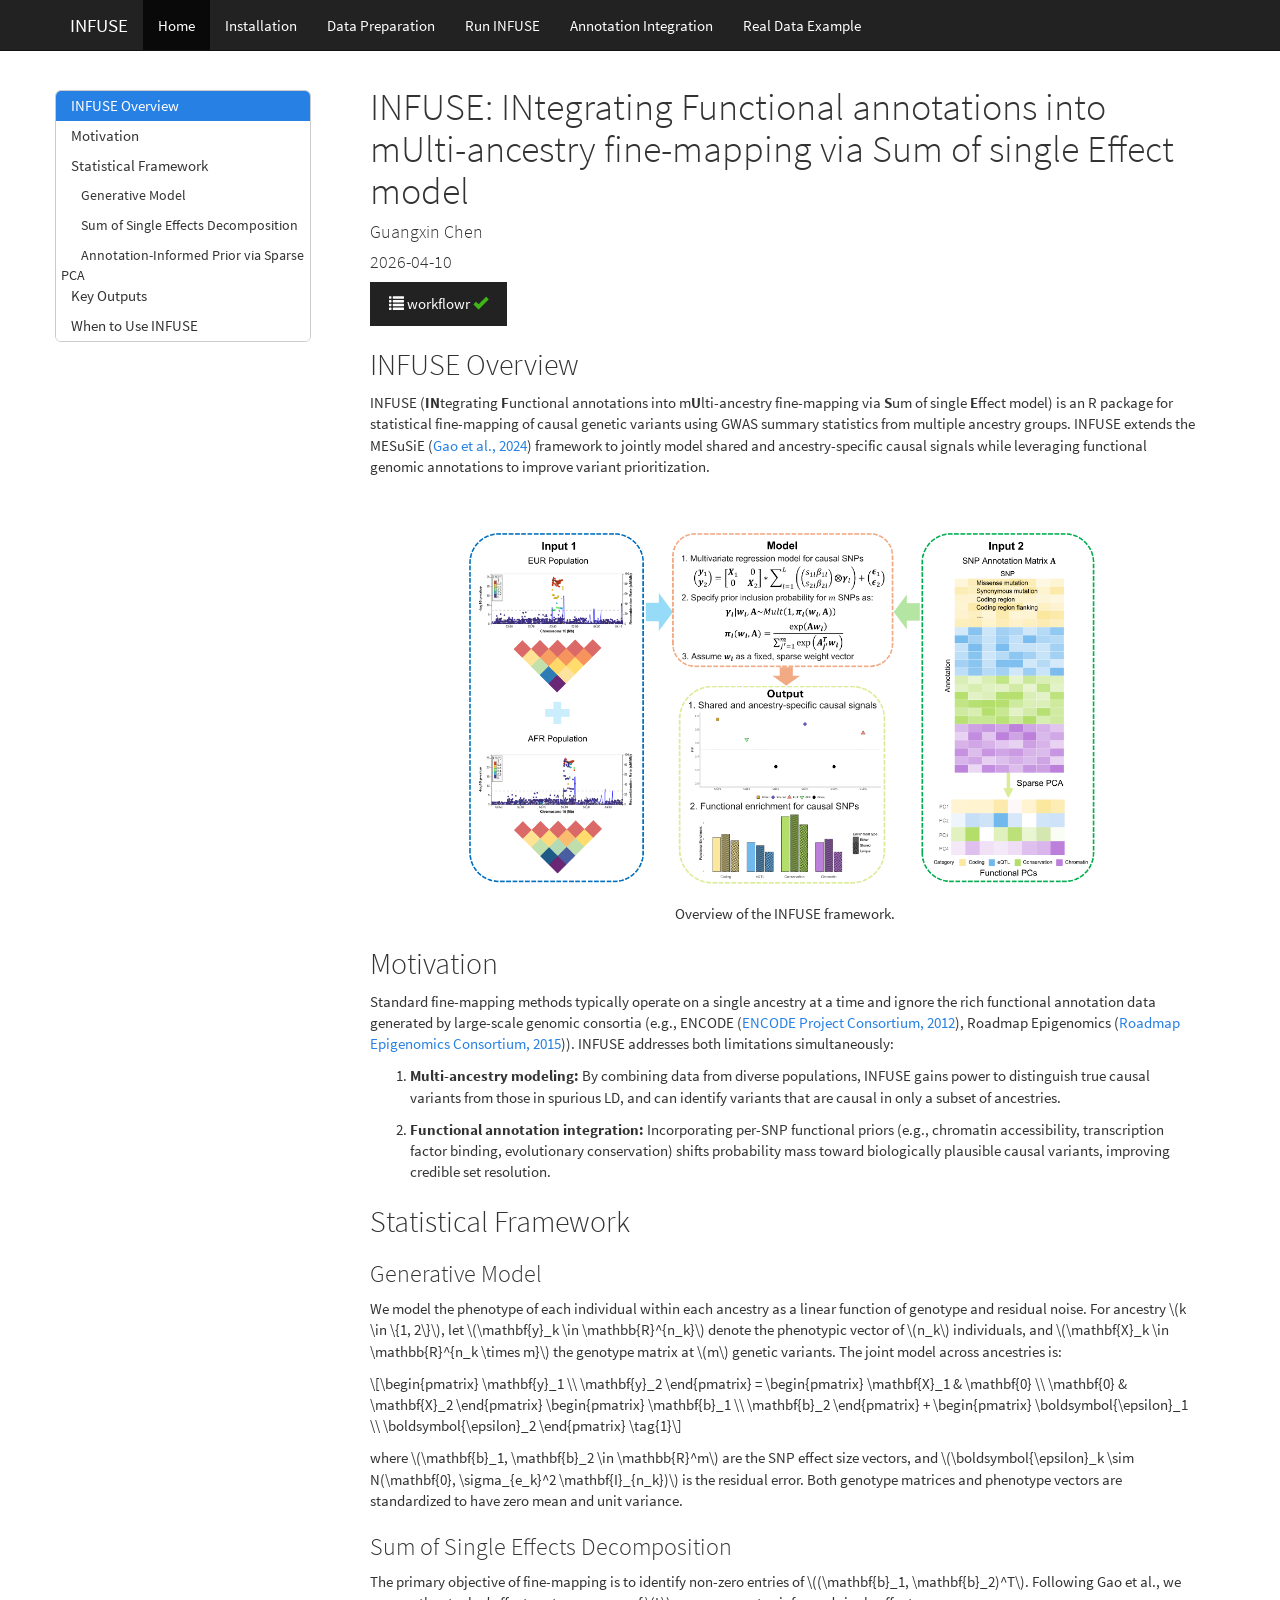
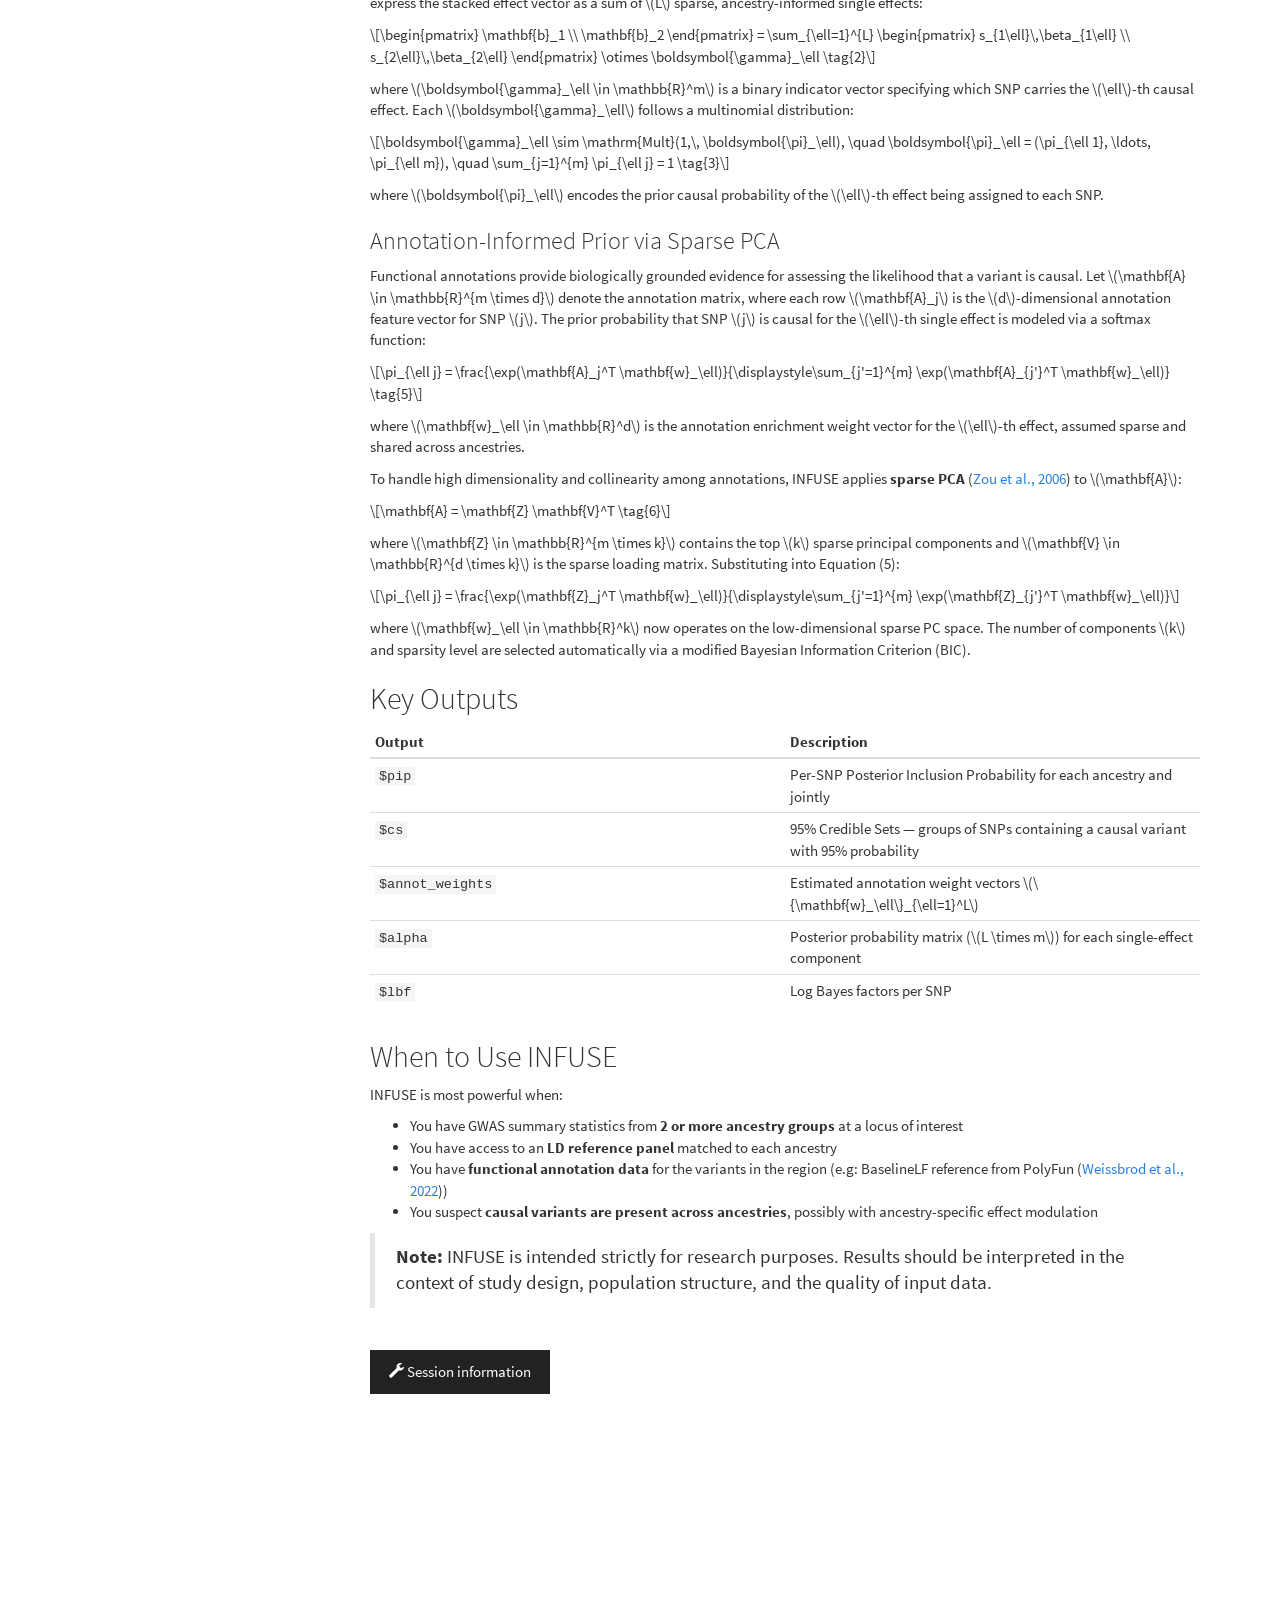
==== docs/index.html @ 23356cb2 "Add INFUSE website (workflowr project) on gh-pages branch" ====
<!DOCTYPE html>

<html>

<head>

<meta charset="utf-8" />
<meta name="generator" content="pandoc" />
<meta http-equiv="X-UA-Compatible" content="IE=EDGE" />


<meta name="author" content="Guangxin Chen" />

<meta name="date" content="2026-04-10" />

<title>INFUSE: INtegrating Functional annotations into mUlti-ancestry fine-mapping via Sum of single Effect model</title>

<script src="site_libs/header-attrs-2.28/header-attrs.js"></script>
<script src="site_libs/jquery-3.6.0/jquery-3.6.0.min.js"></script>
<meta name="viewport" content="width=device-width, initial-scale=1" />
<link href="site_libs/bootstrap-3.3.5/css/cosmo.min.css" rel="stylesheet" />
<script src="site_libs/bootstrap-3.3.5/js/bootstrap.min.js"></script>
<script src="site_libs/bootstrap-3.3.5/shim/html5shiv.min.js"></script>
<script src="site_libs/bootstrap-3.3.5/shim/respond.min.js"></script>
<style>h1 {font-size: 34px;}
       h1.title {font-size: 38px;}
       h2 {font-size: 30px;}
       h3 {font-size: 24px;}
       h4 {font-size: 18px;}
       h5 {font-size: 16px;}
       h6 {font-size: 12px;}
       code {color: inherit; background-color: rgba(0, 0, 0, 0.04);}
       pre:not([class]) { background-color: white }</style>
<script src="site_libs/jqueryui-1.13.2/jquery-ui.min.js"></script>
<link href="site_libs/tocify-1.9.1/jquery.tocify.css" rel="stylesheet" />
<script src="site_libs/tocify-1.9.1/jquery.tocify.js"></script>
<script src="site_libs/navigation-1.1/tabsets.js"></script>
<link href="site_libs/highlightjs-9.12.0/textmate.css" rel="stylesheet" />
<script src="site_libs/highlightjs-9.12.0/highlight.js"></script>

<link rel="icon" href="https://github.com/workflowr/workflowr-assets/raw/main/img/reproducible.png">
<!-- Add a small amount of space between sections. -->
<style type="text/css">
div.section {
  padding-top: 12px;
}
</style>



<style type="text/css">
  code{white-space: pre-wrap;}
  span.smallcaps{font-variant: small-caps;}
  span.underline{text-decoration: underline;}
  div.column{display: inline-block; vertical-align: top; width: 50%;}
  div.hanging-indent{margin-left: 1.5em; text-indent: -1.5em;}
  ul.task-list{list-style: none;}
    </style>

<style type="text/css">code{white-space: pre;}</style>
<script type="text/javascript">
if (window.hljs) {
  hljs.configure({languages: []});
  hljs.initHighlightingOnLoad();
  if (document.readyState && document.readyState === "complete") {
    window.setTimeout(function() { hljs.initHighlighting(); }, 0);
  }
}
</script>






<link rel="stylesheet" href="custom.css" type="text/css" />



<style type = "text/css">
.main-container {
  max-width: 940px;
  margin-left: auto;
  margin-right: auto;
}
img {
  max-width:100%;
}
.tabbed-pane {
  padding-top: 12px;
}
.html-widget {
  margin-bottom: 20px;
}
button.code-folding-btn:focus {
  outline: none;
}
summary {
  display: list-item;
}
details > summary > p:only-child {
  display: inline;
}
pre code {
  padding: 0;
}
</style>


<style type="text/css">
.dropdown-submenu {
  position: relative;
}
.dropdown-submenu>.dropdown-menu {
  top: 0;
  left: 100%;
  margin-top: -6px;
  margin-left: -1px;
  border-radius: 0 6px 6px 6px;
}
.dropdown-submenu:hover>.dropdown-menu {
  display: block;
}
.dropdown-submenu>a:after {
  display: block;
  content: " ";
  float: right;
  width: 0;
  height: 0;
  border-color: transparent;
  border-style: solid;
  border-width: 5px 0 5px 5px;
  border-left-color: #cccccc;
  margin-top: 5px;
  margin-right: -10px;
}
.dropdown-submenu:hover>a:after {
  border-left-color: #adb5bd;
}
.dropdown-submenu.pull-left {
  float: none;
}
.dropdown-submenu.pull-left>.dropdown-menu {
  left: -100%;
  margin-left: 10px;
  border-radius: 6px 0 6px 6px;
}
</style>

<script type="text/javascript">
// manage active state of menu based on current page
$(document).ready(function () {
  // active menu anchor
  href = window.location.pathname
  href = href.substr(href.lastIndexOf('/') + 1)
  if (href === "")
    href = "index.html";
  var menuAnchor = $('a[href="' + href + '"]');

  // mark the anchor link active (and if it's in a dropdown, also mark that active)
  var dropdown = menuAnchor.closest('li.dropdown');
  if (window.bootstrap) { // Bootstrap 4+
    menuAnchor.addClass('active');
    dropdown.find('> .dropdown-toggle').addClass('active');
  } else { // Bootstrap 3
    menuAnchor.parent().addClass('active');
    dropdown.addClass('active');
  }

  // Navbar adjustments
  var navHeight = $(".navbar").first().height() + 15;
  var style = document.createElement('style');
  var pt = "padding-top: " + navHeight + "px; ";
  var mt = "margin-top: -" + navHeight + "px; ";
  var css = "";
  // offset scroll position for anchor links (for fixed navbar)
  for (var i = 1; i <= 6; i++) {
    css += ".section h" + i + "{ " + pt + mt + "}\n";
  }
  style.innerHTML = "body {" + pt + "padding-bottom: 40px; }\n" + css;
  document.head.appendChild(style);
});
</script>

<!-- tabsets -->

<style type="text/css">
.tabset-dropdown > .nav-tabs {
  display: inline-table;
  max-height: 500px;
  min-height: 44px;
  overflow-y: auto;
  border: 1px solid #ddd;
  border-radius: 4px;
}

.tabset-dropdown > .nav-tabs > li.active:before, .tabset-dropdown > .nav-tabs.nav-tabs-open:before {
  content: "\e259";
  font-family: 'Glyphicons Halflings';
  display: inline-block;
  padding: 10px;
  border-right: 1px solid #ddd;
}

.tabset-dropdown > .nav-tabs.nav-tabs-open > li.active:before {
  content: "\e258";
  font-family: 'Glyphicons Halflings';
  border: none;
}

.tabset-dropdown > .nav-tabs > li.active {
  display: block;
}

.tabset-dropdown > .nav-tabs > li > a,
.tabset-dropdown > .nav-tabs > li > a:focus,
.tabset-dropdown > .nav-tabs > li > a:hover {
  border: none;
  display: inline-block;
  border-radius: 4px;
  background-color: transparent;
}

.tabset-dropdown > .nav-tabs.nav-tabs-open > li {
  display: block;
  float: none;
}

.tabset-dropdown > .nav-tabs > li {
  display: none;
}
</style>

<!-- code folding -->



<style type="text/css">

#TOC {
  margin: 25px 0px 20px 0px;
}
@media (max-width: 768px) {
#TOC {
  position: relative;
  width: 100%;
}
}

@media print {
.toc-content {
  /* see https://github.com/w3c/csswg-drafts/issues/4434 */
  float: right;
}
}

.toc-content {
  padding-left: 30px;
  padding-right: 40px;
}

div.main-container {
  max-width: 1200px;
}

div.tocify {
  width: 20%;
  max-width: 260px;
  max-height: 85%;
}

@media (min-width: 768px) and (max-width: 991px) {
  div.tocify {
    width: 25%;
  }
}

@media (max-width: 767px) {
  div.tocify {
    width: 100%;
    max-width: none;
  }
}

.tocify ul, .tocify li {
  line-height: 20px;
}

.tocify-subheader .tocify-item {
  font-size: 0.90em;
}

.tocify .list-group-item {
  border-radius: 0px;
}


</style>



</head>

<body>


<div class="container-fluid main-container">


<!-- setup 3col/9col grid for toc_float and main content  -->
<div class="row">
<div class="col-xs-12 col-sm-4 col-md-3">
<div id="TOC" class="tocify">
</div>
</div>

<div class="toc-content col-xs-12 col-sm-8 col-md-9">




<div class="navbar navbar-default  navbar-fixed-top" role="navigation">
  <div class="container">
    <div class="navbar-header">
      <button type="button" class="navbar-toggle collapsed" data-toggle="collapse" data-bs-toggle="collapse" data-target="#navbar" data-bs-target="#navbar">
        <span class="icon-bar"></span>
        <span class="icon-bar"></span>
        <span class="icon-bar"></span>
      </button>
      <a class="navbar-brand" href="index.html">INFUSE</a>
    </div>
    <div id="navbar" class="navbar-collapse collapse">
      <ul class="nav navbar-nav">
        <li>
  <a href="index.html">Home</a>
</li>
<li>
  <a href="installation.html">Installation</a>
</li>
<li>
  <a href="Data_prepare.html">Data Preparation</a>
</li>
<li>
  <a href="Run_INFUSE.html">Run INFUSE</a>
</li>
<li>
  <a href="annotation_integration.html">Annotation Integration</a>
</li>
<li>
  <a href="real_data_example.html">Real Data Example</a>
</li>
      </ul>
      <ul class="nav navbar-nav navbar-right">
        
      </ul>
    </div><!--/.nav-collapse -->
  </div><!--/.container -->
</div><!--/.navbar -->

<div id="header">



<h1 class="title toc-ignore">INFUSE: INtegrating Functional annotations
into mUlti-ancestry fine-mapping via Sum of single Effect model</h1>
<h4 class="author">Guangxin Chen</h4>
<h4 class="date">2026-04-10</h4>

</div>


<p>
<button type="button" class="btn btn-default btn-workflowr btn-workflowr-report" data-toggle="collapse" data-target="#workflowr-report">
<span class="glyphicon glyphicon-list" aria-hidden="true"></span>
workflowr <span class="glyphicon glyphicon-ok text-success"
aria-hidden="true"></span>
</button>
</p>
<div id="workflowr-report" class="collapse">
<ul class="nav nav-tabs">
<li class="active">
<a data-toggle="tab" href="#summary">Summary</a>
</li>
<li>
<a data-toggle="tab" href="#checks"> Checks <span
class="glyphicon glyphicon-ok text-success" aria-hidden="true"></span>
</a>
</li>
<li>
<a data-toggle="tab" href="#versions">Past versions</a>
</li>
</ul>
<div class="tab-content">
<div id="summary" class="tab-pane fade in active">
<p>
<strong>Last updated:</strong> 2026-05-20
</p>
<p>
<strong>Checks:</strong> <span
class="glyphicon glyphicon-ok text-success" aria-hidden="true"></span> 7
<span class="glyphicon glyphicon-exclamation-sign text-danger"
aria-hidden="true"></span> 0
</p>
<p>
<strong>Knit directory:</strong> <code>INFUSE_website/</code> <span
class="glyphicon glyphicon-question-sign" aria-hidden="true"
title="This is the local directory in which the code in this file was executed.">
</span>
</p>
<p>
This reproducible <a href="https://rmarkdown.rstudio.com">R Markdown</a>
analysis was created with <a
  href="https://github.com/workflowr/workflowr">workflowr</a> (version
1.7.2). The <em>Checks</em> tab describes the reproducibility checks
that were applied when the results were created. The <em>Past
versions</em> tab lists the development history.
</p>
<hr>
</div>
<div id="checks" class="tab-pane fade">
<div id="workflowr-checks" class="panel-group">
<div class="panel panel-default">
<div class="panel-heading">
<p class="panel-title">
<a data-toggle="collapse" data-parent="#workflowr-checks" href="#strongRMarkdownfilestronguptodate">
<span class="glyphicon glyphicon-ok text-success"
aria-hidden="true"></span> <strong>R Markdown file:</strong> up-to-date
</a>
</p>
</div>
<div id="strongRMarkdownfilestronguptodate"
class="panel-collapse collapse">
<div class="panel-body">
<p>Great! Since the R Markdown file has been committed to the Git
repository, you know the exact version of the code that produced these
results.</p>
</div>
</div>
</div>
<div class="panel panel-default">
<div class="panel-heading">
<p class="panel-title">
<a data-toggle="collapse" data-parent="#workflowr-checks" href="#strongEnvironmentstrongempty">
<span class="glyphicon glyphicon-ok text-success"
aria-hidden="true"></span> <strong>Environment:</strong> empty </a>
</p>
</div>
<div id="strongEnvironmentstrongempty" class="panel-collapse collapse">
<div class="panel-body">
<p>Great job! The global environment was empty. Objects defined in the
global environment can affect the analysis in your R Markdown file in
unknown ways. For reproduciblity it’s best to always run the code in an
empty environment.</p>
</div>
</div>
</div>
<div class="panel panel-default">
<div class="panel-heading">
<p class="panel-title">
<a data-toggle="collapse" data-parent="#workflowr-checks" href="#strongSeedstrongcodesetseed20260410code">
<span class="glyphicon glyphicon-ok text-success"
aria-hidden="true"></span> <strong>Seed:</strong>
<code>set.seed(20260410)</code> </a>
</p>
</div>
<div id="strongSeedstrongcodesetseed20260410code"
class="panel-collapse collapse">
<div class="panel-body">
<p>The command <code>set.seed(20260410)</code> was run prior to running
the code in the R Markdown file. Setting a seed ensures that any results
that rely on randomness, e.g. subsampling or permutations, are
reproducible.</p>
</div>
</div>
</div>
<div class="panel panel-default">
<div class="panel-heading">
<p class="panel-title">
<a data-toggle="collapse" data-parent="#workflowr-checks" href="#strongSessioninformationstrongrecorded">
<span class="glyphicon glyphicon-ok text-success"
aria-hidden="true"></span> <strong>Session information:</strong>
recorded </a>
</p>
</div>
<div id="strongSessioninformationstrongrecorded"
class="panel-collapse collapse">
<div class="panel-body">
<p>Great job! Recording the operating system, R version, and package
versions is critical for reproducibility.</p>
</div>
</div>
</div>
<div class="panel panel-default">
<div class="panel-heading">
<p class="panel-title">
<a data-toggle="collapse" data-parent="#workflowr-checks" href="#strongCachestrongnone">
<span class="glyphicon glyphicon-ok text-success"
aria-hidden="true"></span> <strong>Cache:</strong> none </a>
</p>
</div>
<div id="strongCachestrongnone" class="panel-collapse collapse">
<div class="panel-body">
<p>Nice! There were no cached chunks for this analysis, so you can be
confident that you successfully produced the results during this
run.</p>
</div>
</div>
</div>
<div class="panel panel-default">
<div class="panel-heading">
<p class="panel-title">
<a data-toggle="collapse" data-parent="#workflowr-checks" href="#strongFilepathsstrongrelative">
<span class="glyphicon glyphicon-ok text-success"
aria-hidden="true"></span> <strong>File paths:</strong> relative </a>
</p>
</div>
<div id="strongFilepathsstrongrelative" class="panel-collapse collapse">
<div class="panel-body">
<p>Great job! Using relative paths to the files within your workflowr
project makes it easier to run your code on other machines.</p>
</div>
</div>
</div>
<div class="panel panel-default">
<div class="panel-heading">
<p class="panel-title">
<a data-toggle="collapse" data-parent="#workflowr-checks" href="#strongRepositoryversionstrongf46ac6d">
<span class="glyphicon glyphicon-ok text-success"
aria-hidden="true"></span> <strong>Repository version:</strong> f46ac6d
</a>
</p>
</div>
<div id="strongRepositoryversionstrongf46ac6d"
class="panel-collapse collapse">
<div class="panel-body">
<p>
Great! You are using Git for version control. Tracking code development
and connecting the code version to the results is critical for
reproducibility.
</p>
<p>
The results in this page were generated with repository version f46ac6d.
See the <em>Past versions</em> tab to see a history of the changes made
to the R Markdown and HTML files.
</p>
<p>
Note that you need to be careful to ensure that all relevant files for
the analysis have been committed to Git prior to generating the results
(you can use <code>wflow_publish</code> or
<code>wflow_git_commit</code>). workflowr only checks the R Markdown
file, but you know if there are other scripts or data files that it
depends on. Below is the status of the Git repository when the results
were generated:
</p>
<pre><code>
Ignored files:
    Ignored:    .claude/
    Ignored:    analysis/INFUSE.png

Untracked files:
    Untracked:  MAFPC_method_guangxin_revision_4.docx
    Untracked:  analysis/Data_prepare.Rmd
    Untracked:  analysis/Run_INFUSE.Rmd
    Untracked:  analysis/annotation_integration.Rmd
    Untracked:  analysis/custom.css
    Untracked:  analysis/installation.Rmd
    Untracked:  analysis/real_data_example.Rmd
    Untracked:  build_site.R
    Untracked:  code/data_prep_utils.R
    Untracked:  code/plot_utils.R

Unstaged changes:
    Modified:   analysis/_site.yml

</code></pre>
<p>
Note that any generated files, e.g. HTML, png, CSS, etc., are not
included in this status report because it is ok for generated content to
have uncommitted changes.
</p>
</div>
</div>
</div>
</div>
<hr>
</div>
<div id="versions" class="tab-pane fade">
<p>
These are the previous versions of the repository in which changes were
made to the R Markdown (<code>analysis/index.Rmd</code>) and HTML
(<code>docs/index.html</code>) files. If you’ve configured a remote Git
repository (see <code>?wflow_git_remote</code>), click on the hyperlinks
in the table below to view the files as they were in that past version.
</p>
<div class="table-responsive">
<table class="table table-condensed table-hover">
<thead>
<tr>
<th>
File
</th>
<th>
Version
</th>
<th>
Author
</th>
<th>
Date
</th>
<th>
Message
</th>
</tr>
</thead>
<tbody>
<tr>
<td>
Rmd
</td>
<td>
f46ac6d
</td>
<td>
Guangxin Chen
</td>
<td>
2026-05-20
</td>
<td>
Start workflowr project.
</td>
</tr>
<tr>
<td>
Rmd
</td>
<td>
b5e8dfa
</td>
<td>
Guangxin Chen
</td>
<td>
2026-05-20
</td>
<td>
Start workflowr project.
</td>
</tr>
<tr>
<td>
Rmd
</td>
<td>
d10f881
</td>
<td>
Guangxin Chen
</td>
<td>
2026-04-10
</td>
<td>
Start workflowr project.
</td>
</tr>
</tbody>
</table>
</div>
<hr>
</div>
</div>
</div>
<div id="infuse-overview" class="section level2">
<h2>INFUSE Overview</h2>
<p>INFUSE (<strong>IN</strong>tegrating <strong>F</strong>unctional
annotations into m<strong>U</strong>lti-ancestry fine-mapping via
<strong>S</strong>um of single <strong>E</strong>ffect model) is an R
package for statistical fine-mapping of causal genetic variants using
GWAS summary statistics from multiple ancestry groups. INFUSE extends
the MESuSiE (<a href="https://doi.org/10.1038/s41588-023-01604-7">Gao et
al., 2024</a>) framework to jointly model shared and ancestry-specific
causal signals while leveraging functional genomic annotations to
improve variant prioritization.</p>
<div class="figure" style="text-align: center">
<img src="figure/index.Rmd/infuse-overview-1.png" alt="Overview of the INFUSE framework." width="100%" />
<p class="caption">
Overview of the INFUSE framework.
</p>
</div>
</div>
<div id="motivation" class="section level2">
<h2>Motivation</h2>
<p>Standard fine-mapping methods typically operate on a single ancestry
at a time and ignore the rich functional annotation data generated by
large-scale genomic consortia (e.g., ENCODE (<a
href="https://doi.org/10.1038/nature11247">ENCODE Project Consortium,
2012</a>), Roadmap Epigenomics (<a
href="https://doi.org/10.1038/nature14248">Roadmap Epigenomics
Consortium, 2015</a>)). INFUSE addresses both limitations
simultaneously:</p>
<ol style="list-style-type: decimal">
<li><p><strong>Multi-ancestry modeling:</strong> By combining data from
diverse populations, INFUSE gains power to distinguish true causal
variants from those in spurious LD, and can identify variants that are
causal in only a subset of ancestries.</p></li>
<li><p><strong>Functional annotation integration:</strong> Incorporating
per-SNP functional priors (e.g., chromatin accessibility, transcription
factor binding, evolutionary conservation) shifts probability mass
toward biologically plausible causal variants, improving credible set
resolution.</p></li>
</ol>
</div>
<div id="statistical-framework" class="section level2">
<h2>Statistical Framework</h2>
<div id="generative-model" class="section level3">
<h3>Generative Model</h3>
<p>We model the phenotype of each individual within each ancestry as a
linear function of genotype and residual noise. For ancestry <span
class="math inline">\(k \in \{1, 2\}\)</span>, let <span
class="math inline">\(\mathbf{y}_k \in \mathbb{R}^{n_k}\)</span> denote
the phenotypic vector of <span class="math inline">\(n_k\)</span>
individuals, and <span class="math inline">\(\mathbf{X}_k \in
\mathbb{R}^{n_k \times m}\)</span> the genotype matrix at <span
class="math inline">\(m\)</span> genetic variants. The joint model
across ancestries is:</p>
<p><span class="math display">\[\begin{pmatrix} \mathbf{y}_1 \\
\mathbf{y}_2 \end{pmatrix} = \begin{pmatrix} \mathbf{X}_1 &amp;
\mathbf{0} \\ \mathbf{0} &amp; \mathbf{X}_2 \end{pmatrix}
\begin{pmatrix} \mathbf{b}_1 \\ \mathbf{b}_2 \end{pmatrix} +
\begin{pmatrix} \boldsymbol{\epsilon}_1 \\ \boldsymbol{\epsilon}_2
\end{pmatrix} \tag{1}\]</span></p>
<p>where <span class="math inline">\(\mathbf{b}_1, \mathbf{b}_2 \in
\mathbb{R}^m\)</span> are the SNP effect size vectors, and <span
class="math inline">\(\boldsymbol{\epsilon}_k \sim N(\mathbf{0},
\sigma_{e_k}^2 \mathbf{I}_{n_k})\)</span> is the residual error. Both
genotype matrices and phenotype vectors are standardized to have zero
mean and unit variance.</p>
</div>
<div id="sum-of-single-effects-decomposition" class="section level3">
<h3>Sum of Single Effects Decomposition</h3>
<p>The primary objective of fine-mapping is to identify non-zero entries
of <span class="math inline">\((\mathbf{b}_1, \mathbf{b}_2)^T\)</span>.
Following Gao et al., we express the stacked effect vector as a sum of
<span class="math inline">\(L\)</span> sparse, ancestry-informed single
effects:</p>
<p><span class="math display">\[\begin{pmatrix} \mathbf{b}_1 \\
\mathbf{b}_2 \end{pmatrix} = \sum_{\ell=1}^{L} \begin{pmatrix}
s_{1\ell}\,\beta_{1\ell} \\ s_{2\ell}\,\beta_{2\ell} \end{pmatrix}
\otimes \boldsymbol{\gamma}_\ell \tag{2}\]</span></p>
<p>where <span class="math inline">\(\boldsymbol{\gamma}_\ell \in
\mathbb{R}^m\)</span> is a binary indicator vector specifying which SNP
carries the <span class="math inline">\(\ell\)</span>-th causal effect.
Each <span class="math inline">\(\boldsymbol{\gamma}_\ell\)</span>
follows a multinomial distribution:</p>
<p><span class="math display">\[\boldsymbol{\gamma}_\ell \sim
\mathrm{Mult}(1,\, \boldsymbol{\pi}_\ell), \quad \boldsymbol{\pi}_\ell =
(\pi_{\ell 1}, \ldots, \pi_{\ell m}), \quad \sum_{j=1}^{m} \pi_{\ell j}
= 1 \tag{3}\]</span></p>
<p>where <span class="math inline">\(\boldsymbol{\pi}_\ell\)</span>
encodes the prior causal probability of the <span
class="math inline">\(\ell\)</span>-th effect being assigned to each
SNP.</p>
</div>
<div id="annotation-informed-prior-via-sparse-pca"
class="section level3">
<h3>Annotation-Informed Prior via Sparse PCA</h3>
<p>Functional annotations provide biologically grounded evidence for
assessing the likelihood that a variant is causal. Let <span
class="math inline">\(\mathbf{A} \in \mathbb{R}^{m \times d}\)</span>
denote the annotation matrix, where each row <span
class="math inline">\(\mathbf{A}_j\)</span> is the <span
class="math inline">\(d\)</span>-dimensional annotation feature vector
for SNP <span class="math inline">\(j\)</span>. The prior probability
that SNP <span class="math inline">\(j\)</span> is causal for the <span
class="math inline">\(\ell\)</span>-th single effect is modeled via a
softmax function:</p>
<p><span class="math display">\[\pi_{\ell j} = \frac{\exp(\mathbf{A}_j^T
\mathbf{w}_\ell)}{\displaystyle\sum_{j&#39;=1}^{m}
\exp(\mathbf{A}_{j&#39;}^T \mathbf{w}_\ell)} \tag{5}\]</span></p>
<p>where <span class="math inline">\(\mathbf{w}_\ell \in
\mathbb{R}^d\)</span> is the annotation enrichment weight vector for the
<span class="math inline">\(\ell\)</span>-th effect, assumed sparse and
shared across ancestries.</p>
<p>To handle high dimensionality and collinearity among annotations,
INFUSE applies <strong>sparse PCA</strong> (<a
href="https://doi.org/10.1198/106186006X113430">Zou et al., 2006</a>) to
<span class="math inline">\(\mathbf{A}\)</span>:</p>
<p><span class="math display">\[\mathbf{A} = \mathbf{Z} \mathbf{V}^T
\tag{6}\]</span></p>
<p>where <span class="math inline">\(\mathbf{Z} \in \mathbb{R}^{m \times
k}\)</span> contains the top <span class="math inline">\(k\)</span>
sparse principal components and <span class="math inline">\(\mathbf{V}
\in \mathbb{R}^{d \times k}\)</span> is the sparse loading matrix.
Substituting into Equation (5):</p>
<p><span class="math display">\[\pi_{\ell j} = \frac{\exp(\mathbf{Z}_j^T
\mathbf{w}_\ell)}{\displaystyle\sum_{j&#39;=1}^{m}
\exp(\mathbf{Z}_{j&#39;}^T \mathbf{w}_\ell)}\]</span></p>
<p>where <span class="math inline">\(\mathbf{w}_\ell \in
\mathbb{R}^k\)</span> now operates on the low-dimensional sparse PC
space. The number of components <span class="math inline">\(k\)</span>
and sparsity level are selected automatically via a modified Bayesian
Information Criterion (BIC).</p>
</div>
</div>
<div id="key-outputs" class="section level2">
<h2>Key Outputs</h2>
<table>
<colgroup>
<col width="50%" />
<col width="50%" />
</colgroup>
<thead>
<tr class="header">
<th align="left">Output</th>
<th align="left">Description</th>
</tr>
</thead>
<tbody>
<tr class="odd">
<td align="left"><code>$pip</code></td>
<td align="left">Per-SNP Posterior Inclusion Probability for each
ancestry and jointly</td>
</tr>
<tr class="even">
<td align="left"><code>$cs</code></td>
<td align="left">95% Credible Sets — groups of SNPs containing a causal
variant with 95% probability</td>
</tr>
<tr class="odd">
<td align="left"><code>$annot_weights</code></td>
<td align="left">Estimated annotation weight vectors <span
class="math inline">\(\{\mathbf{w}_\ell\}_{\ell=1}^L\)</span></td>
</tr>
<tr class="even">
<td align="left"><code>$alpha</code></td>
<td align="left">Posterior probability matrix (<span
class="math inline">\(L \times m\)</span>) for each single-effect
component</td>
</tr>
<tr class="odd">
<td align="left"><code>$lbf</code></td>
<td align="left">Log Bayes factors per SNP</td>
</tr>
</tbody>
</table>
</div>
<div id="when-to-use-infuse" class="section level2">
<h2>When to Use INFUSE</h2>
<p>INFUSE is most powerful when:</p>
<ul>
<li>You have GWAS summary statistics from <strong>2 or more ancestry
groups</strong> at a locus of interest</li>
<li>You have access to an <strong>LD reference panel</strong> matched to
each ancestry</li>
<li>You have <strong>functional annotation data</strong> for the
variants in the region (e.g: BaselineLF reference from PolyFun (<a
href="https://www.nature.com/articles/s41588-020-00735-5">Weissbrod et
al., 2022</a>))</li>
<li>You suspect <strong>causal variants are present across
ancestries</strong>, possibly with ancestry-specific effect
modulation</li>
</ul>
<blockquote>
<p><strong>Note:</strong> INFUSE is intended strictly for research
purposes. Results should be interpreted in the context of study design,
population structure, and the quality of input data.</p>
</blockquote>
<br>
<p>
<button type="button" class="btn btn-default btn-workflowr btn-workflowr-sessioninfo" data-toggle="collapse" data-target="#workflowr-sessioninfo" style="display: block;">
<span class="glyphicon glyphicon-wrench" aria-hidden="true"></span>
Session information
</button>
</p>
<div id="workflowr-sessioninfo" class="collapse">
<pre class="r"><code>sessionInfo()</code></pre>
<pre><code>R version 4.2.2 (2022-10-31)
Platform: x86_64-pc-linux-gnu (64-bit)
Running under: Rocky Linux 8.10 (Green Obsidian)

Matrix products: default
BLAS/LAPACK: /apps/spack/negishi/apps/openblas/0.3.21-gcc-12.2.0-lzvicim/lib/libopenblas_zenp-r0.3.21.so

locale:
 [1] LC_CTYPE=en_US.UTF-8       LC_NUMERIC=C              
 [3] LC_TIME=en_US.UTF-8        LC_COLLATE=en_US.UTF-8    
 [5] LC_MONETARY=en_US.UTF-8    LC_MESSAGES=en_US.UTF-8   
 [7] LC_PAPER=en_US.UTF-8       LC_NAME=C                 
 [9] LC_ADDRESS=C               LC_TELEPHONE=C            
[11] LC_MEASUREMENT=en_US.UTF-8 LC_IDENTIFICATION=C       

attached base packages:
[1] stats     graphics  grDevices utils     datasets  methods   base     

other attached packages:
[1] workflowr_1.7.2

loaded via a namespace (and not attached):
 [1] Rcpp_1.1.1        highr_0.11        compiler_4.2.2    pillar_1.9.0     
 [5] bslib_0.8.0       later_1.3.2       git2r_0.36.2      jquerylib_0.1.4  
 [9] tools_4.2.2       getPass_0.2-4     digest_0.6.37     jsonlite_2.0.0   
[13] evaluate_1.0.5    lifecycle_1.0.5   tibble_3.2.1      png_0.1-7        
[17] pkgconfig_2.0.3   rlang_1.2.0       cli_3.6.3         rstudioapi_0.14  
[21] yaml_2.3.10       xfun_0.48         fastmap_1.2.0     httr_1.4.7       
[25] stringr_1.5.1     knitr_1.48        fs_2.0.1          vctrs_0.6.5      
[29] sass_0.4.9        grid_4.2.2        rprojroot_2.1.1   glue_1.8.0       
[33] R6_2.6.1          processx_3.8.7    fansi_1.0.6       rmarkdown_2.28   
[37] callr_3.7.6       magrittr_2.0.3    whisker_0.4       ps_1.9.2         
[41] promises_1.3.0    htmltools_0.5.8.1 httpuv_1.6.6      utf8_1.2.4       
[45] stringi_1.8.4     cachem_1.1.0     </code></pre>
</div>
</div>
</div>
</div>
</div>
</div>
</div>


<!-- Adjust MathJax settings so that all math formulae are shown using
TeX fonts only; see
https://docs.mathjax.org/en/latest/web/configuration.html. This will make
the presentation more consistent at the cost of the webpage sometimes
taking slightly longer to load. Note that this only works because the
footer is added to webpages before the MathJax javascript. -->
<script type="text/x-mathjax-config">
  MathJax.Hub.Config({
    "HTML-CSS": { availableFonts: ["TeX"] }
  });
</script>




</div>
</div>

</div>

<script>

// add bootstrap table styles to pandoc tables
function bootstrapStylePandocTables() {
  $('tr.odd').parent('tbody').parent('table').addClass('table table-condensed');
}
$(document).ready(function () {
  bootstrapStylePandocTables();
});


</script>

<!-- tabsets -->

<script>
$(document).ready(function () {
  window.buildTabsets("TOC");
});

$(document).ready(function () {
  $('.tabset-dropdown > .nav-tabs > li').click(function () {
    $(this).parent().toggleClass('nav-tabs-open');
  });
});
</script>

<!-- code folding -->

<script>
$(document).ready(function ()  {

    // temporarily add toc-ignore selector to headers for the consistency with Pandoc
    $('.unlisted.unnumbered').addClass('toc-ignore')

    // move toc-ignore selectors from section div to header
    $('div.section.toc-ignore')
        .removeClass('toc-ignore')
        .children('h1,h2,h3,h4,h5').addClass('toc-ignore');

    // establish options
    var options = {
      selectors: "h1,h2,h3",
      theme: "bootstrap3",
      context: '.toc-content',
      hashGenerator: function (text) {
        return text.replace(/[.\\/?&!#<>]/g, '').replace(/\s/g, '_');
      },
      ignoreSelector: ".toc-ignore",
      scrollTo: 0
    };
    options.showAndHide = true;
    options.smoothScroll = true;

    // tocify
    var toc = $("#TOC").tocify(options).data("toc-tocify");
});
</script>

<!-- dynamically load mathjax for compatibility with self-contained -->
<script>
  (function () {
    var script = document.createElement("script");
    script.type = "text/javascript";
    script.src  = "https://mathjax.rstudio.com/latest/MathJax.js?config=TeX-AMS-MML_HTMLorMML";
    document.getElementsByTagName("head")[0].appendChild(script);
  })();
</script>

</body>
</html>
---- docs/site_libs/bootstrap-3.3.5/css/cosmo.min.css ----
@font-face {
  font-family: 'Source Sans Pro';
  font-style: normal;
  font-weight: 300;
  src: url(fonts/SourceSansProLight.ttf) format('truetype');
}
@font-face {
  font-family: 'Source Sans Pro';
  font-style: normal;
  font-weight: 400;
  src: url(fonts/SourceSansPro.ttf) format('truetype');
}
@font-face {
  font-family: 'Source Sans Pro';
  font-style: normal;
  font-weight: 700;
  src: url(fonts/SourceSansProBold.ttf) format('truetype');
}

/*!
 * bootswatch v3.3.6
 * Homepage: http://bootswatch.com
 * Copyright 2012-2015 Thomas Park
 * Licensed under MIT
 * Based on Bootstrap
*//*!
 * Bootstrap v3.3.6 (http://getbootstrap.com)
 * Copyright 2011-2015 Twitter, Inc.
 * Licensed under MIT (https://github.com/twbs/bootstrap/blob/master/LICENSE)
 *//*! normalize.css v3.0.3 | MIT License | github.com/necolas/normalize.css */html{font-family:sans-serif;-ms-text-size-adjust:100%;-webkit-text-size-adjust:100%}body{margin:0}article,aside,details,figcaption,figure,footer,header,hgroup,main,menu,nav,section,summary{display:block}audio,canvas,progress,video{display:inline-block;vertical-align:baseline}audio:not([controls]){display:none;height:0}[hidden],template{display:none}a{background-color:transparent}a:active,a:hover{outline:0}abbr[title]{border-bottom:1px dotted}b,strong{font-weight:bold}dfn{font-style:italic}h1{font-size:2em;margin:0.67em 0}mark{background:#ff0;color:#000}small{font-size:80%}sub,sup{font-size:75%;line-height:0;position:relative;vertical-align:baseline}sup{top:-0.5em}sub{bottom:-0.25em}img{border:0}svg:not(:root){overflow:hidden}figure{margin:1em 40px}hr{-webkit-box-sizing:content-box;-moz-box-sizing:content-box;box-sizing:content-box;height:0}pre{overflow:auto}code,kbd,pre,samp{font-family:monospace, monospace;font-size:1em}button,input,optgroup,select,textarea{color:inherit;font:inherit;margin:0}button{overflow:visible}button,select{text-transform:none}button,html input[type="button"],input[type="reset"],input[type="submit"]{-webkit-appearance:button;cursor:pointer}button[disabled],html input[disabled]{cursor:default}button::-moz-focus-inner,input::-moz-focus-inner{border:0;padding:0}input{line-height:normal}input[type="checkbox"],input[type="radio"]{-webkit-box-sizing:border-box;-moz-box-sizing:border-box;box-sizing:border-box;padding:0}input[type="number"]::-webkit-inner-spin-button,input[type="number"]::-webkit-outer-spin-button{height:auto}input[type="search"]{-webkit-appearance:textfield;-webkit-box-sizing:content-box;-moz-box-sizing:content-box;box-sizing:content-box}input[type="search"]::-webkit-search-cancel-button,input[type="search"]::-webkit-search-decoration{-webkit-appearance:none}fieldset{border:1px solid #c0c0c0;margin:0 2px;padding:0.35em 0.625em 0.75em}legend{border:0;padding:0}textarea{overflow:auto}optgroup{font-weight:bold}table{border-collapse:collapse;border-spacing:0}td,th{padding:0}/*! Source: https://github.com/h5bp/html5-boilerplate/blob/master/src/css/main.css */@media print{*,*:before,*:after{background:transparent !important;color:#000 !important;-webkit-box-shadow:none !important;box-shadow:none !important;text-shadow:none !important}a,a:visited{text-decoration:underline}a[href]:after{content:" (" attr(href) ")"}abbr[title]:after{content:" (" attr(title) ")"}a[href^="#"]:after,a[href^="javascript:"]:after{content:""}pre,blockquote{border:1px solid #999;page-break-inside:avoid}thead{display:table-header-group}tr,img{page-break-inside:avoid}img{max-width:100% !important}p,h2,h3{orphans:3;widows:3}h2,h3{page-break-after:avoid}.navbar{display:none}.btn>.caret,.dropup>.btn>.caret{border-top-color:#000 !important}.label{border:1px solid #000}.table{border-collapse:collapse !important}.table td,.table th{background-color:#fff !important}.table-bordered th,.table-bordered td{border:1px solid #ddd !important}}@font-face{font-family:'Glyphicons Halflings';src:url('../fonts/glyphicons-halflings-regular.eot');src:url('../fonts/glyphicons-halflings-regular.eot?#iefix') format('embedded-opentype'),url('../fonts/glyphicons-halflings-regular.woff') format('woff'),url('../fonts/glyphicons-halflings-regular.ttf') format('truetype'),url('../fonts/glyphicons-halflings-regular.svg#glyphicons_halflingsregular') format('svg')}.glyphicon{position:relative;top:1px;display:inline-block;font-family:'Glyphicons Halflings';font-style:normal;font-weight:normal;line-height:1;-webkit-font-smoothing:antialiased;-moz-osx-font-smoothing:grayscale}.glyphicon-asterisk:before{content:"\002a"}.glyphicon-plus:before{content:"\002b"}.glyphicon-euro:before,.glyphicon-eur:before{content:"\20ac"}.glyphicon-minus:before{content:"\2212"}.glyphicon-cloud:before{content:"\2601"}.glyphicon-envelope:before{content:"\2709"}.glyphicon-pencil:before{content:"\270f"}.glyphicon-glass:before{content:"\e001"}.glyphicon-music:before{content:"\e002"}.glyphicon-search:before{content:"\e003"}.glyphicon-heart:before{content:"\e005"}.glyphicon-star:before{content:"\e006"}.glyphicon-star-empty:before{content:"\e007"}.glyphicon-user:before{content:"\e008"}.glyphicon-film:before{content:"\e009"}.glyphicon-th-large:before{content:"\e010"}.glyphicon-th:before{content:"\e011"}.glyphicon-th-list:before{content:"\e012"}.glyphicon-ok:before{content:"\e013"}.glyphicon-remove:before{content:"\e014"}.glyphicon-zoom-in:before{content:"\e015"}.glyphicon-zoom-out:before{content:"\e016"}.glyphicon-off:before{content:"\e017"}.glyphicon-signal:before{content:"\e018"}.glyphicon-cog:before{content:"\e019"}.glyphicon-trash:before{content:"\e020"}.glyphicon-home:before{content:"\e021"}.glyphicon-file:before{content:"\e022"}.glyphicon-time:before{content:"\e023"}.glyphicon-road:before{content:"\e024"}.glyphicon-download-alt:before{content:"\e025"}.glyphicon-download:before{content:"\e026"}.glyphicon-upload:before{content:"\e027"}.glyphicon-inbox:before{content:"\e028"}.glyphicon-play-circle:before{content:"\e029"}.glyphicon-repeat:before{content:"\e030"}.glyphicon-refresh:before{content:"\e031"}.glyphicon-list-alt:before{content:"\e032"}.glyphicon-lock:before{content:"\e033"}.glyphicon-flag:before{content:"\e034"}.glyphicon-headphones:before{content:"\e035"}.glyphicon-volume-off:before{content:"\e036"}.glyphicon-volume-down:before{content:"\e037"}.glyphicon-volume-up:before{content:"\e038"}.glyphicon-qrcode:before{content:"\e039"}.glyphicon-barcode:before{content:"\e040"}.glyphicon-tag:before{content:"\e041"}.glyphicon-tags:before{content:"\e042"}.glyphicon-book:before{content:"\e043"}.glyphicon-bookmark:before{content:"\e044"}.glyphicon-print:before{content:"\e045"}.glyphicon-camera:before{content:"\e046"}.glyphicon-font:before{content:"\e047"}.glyphicon-bold:before{content:"\e048"}.glyphicon-italic:before{content:"\e049"}.glyphicon-text-height:before{content:"\e050"}.glyphicon-text-width:before{content:"\e051"}.glyphicon-align-left:before{content:"\e052"}.glyphicon-align-center:before{content:"\e053"}.glyphicon-align-right:before{content:"\e054"}.glyphicon-align-justify:before{content:"\e055"}.glyphicon-list:before{content:"\e056"}.glyphicon-indent-left:before{content:"\e057"}.glyphicon-indent-right:before{content:"\e058"}.glyphicon-facetime-video:before{content:"\e059"}.glyphicon-picture:before{content:"\e060"}.glyphicon-map-marker:before{content:"\e062"}.glyphicon-adjust:before{content:"\e063"}.glyphicon-tint:before{content:"\e064"}.glyphicon-edit:before{content:"\e065"}.glyphicon-share:before{content:"\e066"}.glyphicon-check:before{content:"\e067"}.glyphicon-move:before{content:"\e068"}.glyphicon-step-backward:before{content:"\e069"}.glyphicon-fast-backward:before{content:"\e070"}.glyphicon-backward:before{content:"\e071"}.glyphicon-play:before{content:"\e072"}.glyphicon-pause:before{content:"\e073"}.glyphicon-stop:before{content:"\e074"}.glyphicon-forward:before{content:"\e075"}.glyphicon-fast-forward:before{content:"\e076"}.glyphicon-step-forward:before{content:"\e077"}.glyphicon-eject:before{content:"\e078"}.glyphicon-chevron-left:before{content:"\e079"}.glyphicon-chevron-right:before{content:"\e080"}.glyphicon-plus-sign:before{content:"\e081"}.glyphicon-minus-sign:before{content:"\e082"}.glyphicon-remove-sign:before{content:"\e083"}.glyphicon-ok-sign:before{content:"\e084"}.glyphicon-question-sign:before{content:"\e085"}.glyphicon-info-sign:before{content:"\e086"}.glyphicon-screenshot:before{content:"\e087"}.glyphicon-remove-circle:before{content:"\e088"}.glyphicon-ok-circle:before{content:"\e089"}.glyphicon-ban-circle:before{content:"\e090"}.glyphicon-arrow-left:before{content:"\e091"}.glyphicon-arrow-right:before{content:"\e092"}.glyphicon-arrow-up:before{content:"\e093"}.glyphicon-arrow-down:before{content:"\e094"}.glyphicon-share-alt:before{content:"\e095"}.glyphicon-resize-full:before{content:"\e096"}.glyphicon-resize-small:before{content:"\e097"}.glyphicon-exclamation-sign:before{content:"\e101"}.glyphicon-gift:before{content:"\e102"}.glyphicon-leaf:before{content:"\e103"}.glyphicon-fire:before{content:"\e104"}.glyphicon-eye-open:before{content:"\e105"}.glyphicon-eye-close:before{content:"\e106"}.glyphicon-warning-sign:before{content:"\e107"}.glyphicon-plane:before{content:"\e108"}.glyphicon-calendar:before{content:"\e109"}.glyphicon-random:before{content:"\e110"}.glyphicon-comment:before{content:"\e111"}.glyphicon-magnet:before{content:"\e112"}.glyphicon-chevron-up:before{content:"\e113"}.glyphicon-chevron-down:before{content:"\e114"}.glyphicon-retweet:before{content:"\e115"}.glyphicon-shopping-cart:before{content:"\e116"}.glyphicon-folder-close:before{content:"\e117"}.glyphicon-folder-open:before{content:"\e118"}.glyphicon-resize-vertical:before{content:"\e119"}.glyphicon-resize-horizontal:before{content:"\e120"}.glyphicon-hdd:before{content:"\e121"}.glyphicon-bullhorn:before{content:"\e122"}.glyphicon-bell:before{content:"\e123"}.glyphicon-certificate:before{content:"\e124"}.glyphicon-thumbs-up:before{content:"\e125"}.glyphicon-thumbs-down:before{content:"\e126"}.glyphicon-hand-right:before{content:"\e127"}.glyphicon-hand-left:before{content:"\e128"}.glyphicon-hand-up:before{content:"\e129"}.glyphicon-hand-down:before{content:"\e130"}.glyphicon-circle-arrow-right:before{content:"\e131"}.glyphicon-circle-arrow-left:before{content:"\e132"}.glyphicon-circle-arrow-up:before{content:"\e133"}.glyphicon-circle-arrow-down:before{content:"\e134"}.glyphicon-globe:before{content:"\e135"}.glyphicon-wrench:before{content:"\e136"}.glyphicon-tasks:before{content:"\e137"}.glyphicon-filter:before{content:"\e138"}.glyphicon-briefcase:before{content:"\e139"}.glyphicon-fullscreen:before{content:"\e140"}.glyphicon-dashboard:before{content:"\e141"}.glyphicon-paperclip:before{content:"\e142"}.glyphicon-heart-empty:before{content:"\e143"}.glyphicon-link:before{content:"\e144"}.glyphicon-phone:before{content:"\e145"}.glyphicon-pushpin:before{content:"\e146"}.glyphicon-usd:before{content:"\e148"}.glyphicon-gbp:before{content:"\e149"}.glyphicon-sort:before{content:"\e150"}.glyphicon-sort-by-alphabet:before{content:"\e151"}.glyphicon-sort-by-alphabet-alt:before{content:"\e152"}.glyphicon-sort-by-order:before{content:"\e153"}.glyphicon-sort-by-order-alt:before{content:"\e154"}.glyphicon-sort-by-attributes:before{content:"\e155"}.glyphicon-sort-by-attributes-alt:before{content:"\e156"}.glyphicon-unchecked:before{content:"\e157"}.glyphicon-expand:before{content:"\e158"}.glyphicon-collapse-down:before{content:"\e159"}.glyphicon-collapse-up:before{content:"\e160"}.glyphicon-log-in:before{content:"\e161"}.glyphicon-flash:before{content:"\e162"}.glyphicon-log-out:before{content:"\e163"}.glyphicon-new-window:before{content:"\e164"}.glyphicon-record:before{content:"\e165"}.glyphicon-save:before{content:"\e166"}.glyphicon-open:before{content:"\e167"}.glyphicon-saved:before{content:"\e168"}.glyphicon-import:before{content:"\e169"}.glyphicon-export:before{content:"\e170"}.glyphicon-send:before{content:"\e171"}.glyphicon-floppy-disk:before{content:"\e172"}.glyphicon-floppy-saved:before{content:"\e173"}.glyphicon-floppy-remove:before{content:"\e174"}.glyphicon-floppy-save:before{content:"\e175"}.glyphicon-floppy-open:before{content:"\e176"}.glyphicon-credit-card:before{content:"\e177"}.glyphicon-transfer:before{content:"\e178"}.glyphicon-cutlery:before{content:"\e179"}.glyphicon-header:before{content:"\e180"}.glyphicon-compressed:before{content:"\e181"}.glyphicon-earphone:before{content:"\e182"}.glyphicon-phone-alt:before{content:"\e183"}.glyphicon-tower:before{content:"\e184"}.glyphicon-stats:before{content:"\e185"}.glyphicon-sd-video:before{content:"\e186"}.glyphicon-hd-video:before{content:"\e187"}.glyphicon-subtitles:before{content:"\e188"}.glyphicon-sound-stereo:before{content:"\e189"}.glyphicon-sound-dolby:before{content:"\e190"}.glyphicon-sound-5-1:before{content:"\e191"}.glyphicon-sound-6-1:before{content:"\e192"}.glyphicon-sound-7-1:before{content:"\e193"}.glyphicon-copyright-mark:before{content:"\e194"}.glyphicon-registration-mark:before{content:"\e195"}.glyphicon-cloud-download:before{content:"\e197"}.glyphicon-cloud-upload:before{content:"\e198"}.glyphicon-tree-conifer:before{content:"\e199"}.glyphicon-tree-deciduous:before{content:"\e200"}.glyphicon-cd:before{content:"\e201"}.glyphicon-save-file:before{content:"\e202"}.glyphicon-open-file:before{content:"\e203"}.glyphicon-level-up:before{content:"\e204"}.glyphicon-copy:before{content:"\e205"}.glyphicon-paste:before{content:"\e206"}.glyphicon-alert:before{content:"\e209"}.glyphicon-equalizer:before{content:"\e210"}.glyphicon-king:before{content:"\e211"}.glyphicon-queen:before{content:"\e212"}.glyphicon-pawn:before{content:"\e213"}.glyphicon-bishop:before{content:"\e214"}.glyphicon-knight:before{content:"\e215"}.glyphicon-baby-formula:before{content:"\e216"}.glyphicon-tent:before{content:"\26fa"}.glyphicon-blackboard:before{content:"\e218"}.glyphicon-bed:before{content:"\e219"}.glyphicon-apple:before{content:"\f8ff"}.glyphicon-erase:before{content:"\e221"}.glyphicon-hourglass:before{content:"\231b"}.glyphicon-lamp:before{content:"\e223"}.glyphicon-duplicate:before{content:"\e224"}.glyphicon-piggy-bank:before{content:"\e225"}.glyphicon-scissors:before{content:"\e226"}.glyphicon-bitcoin:before{content:"\e227"}.glyphicon-btc:before{content:"\e227"}.glyphicon-xbt:before{content:"\e227"}.glyphicon-yen:before{content:"\00a5"}.glyphicon-jpy:before{content:"\00a5"}.glyphicon-ruble:before{content:"\20bd"}.glyphicon-rub:before{content:"\20bd"}.glyphicon-scale:before{content:"\e230"}.glyphicon-ice-lolly:before{content:"\e231"}.glyphicon-ice-lolly-tasted:before{content:"\e232"}.glyphicon-education:before{content:"\e233"}.glyphicon-option-horizontal:before{content:"\e234"}.glyphicon-option-vertical:before{content:"\e235"}.glyphicon-menu-hamburger:before{content:"\e236"}.glyphicon-modal-window:before{content:"\e237"}.glyphicon-oil:before{content:"\e238"}.glyphicon-grain:before{content:"\e239"}.glyphicon-sunglasses:before{content:"\e240"}.glyphicon-text-size:before{content:"\e241"}.glyphicon-text-color:before{content:"\e242"}.glyphicon-text-background:before{content:"\e243"}.glyphicon-object-align-top:before{content:"\e244"}.glyphicon-object-align-bottom:before{content:"\e245"}.glyphicon-object-align-horizontal:before{content:"\e246"}.glyphicon-object-align-left:before{content:"\e247"}.glyphicon-object-align-vertical:before{content:"\e248"}.glyphicon-object-align-right:before{content:"\e249"}.glyphicon-triangle-right:before{content:"\e250"}.glyphicon-triangle-left:before{content:"\e251"}.glyphicon-triangle-bottom:before{content:"\e252"}.glyphicon-triangle-top:before{content:"\e253"}.glyphicon-console:before{content:"\e254"}.glyphicon-superscript:before{content:"\e255"}.glyphicon-subscript:before{content:"\e256"}.glyphicon-menu-left:before{content:"\e257"}.glyphicon-menu-right:before{content:"\e258"}.glyphicon-menu-down:before{content:"\e259"}.glyphicon-menu-up:before{content:"\e260"}*{-webkit-box-sizing:border-box;-moz-box-sizing:border-box;box-sizing:border-box}*:before,*:after{-webkit-box-sizing:border-box;-moz-box-sizing:border-box;box-sizing:border-box}html{font-size:10px;-webkit-tap-highlight-color:rgba(0,0,0,0)}body{font-family:"Source Sans Pro",Calibri,Candara,Arial,sans-serif;font-size:15px;line-height:1.42857143;color:#333333;background-color:#ffffff}input,button,select,textarea{font-family:inherit;font-size:inherit;line-height:inherit}a{color:#2780e3;text-decoration:none}a:hover,a:focus{color:#165ba8;text-decoration:underline}a:focus{outline:thin dotted;outline:5px auto -webkit-focus-ring-color;outline-offset:-2px}figure{margin:0}img{vertical-align:middle}.img-responsive,.thumbnail>img,.thumbnail a>img,.carousel-inner>.item>img,.carousel-inner>.item>a>img{display:block;max-width:100%;height:auto}.img-rounded{border-radius:0}.img-thumbnail{padding:4px;line-height:1.42857143;background-color:#ffffff;border:1px solid #dddddd;border-radius:0;-webkit-transition:all .2s ease-in-out;-o-transition:all .2s ease-in-out;transition:all .2s ease-in-out;display:inline-block;max-width:100%;height:auto}.img-circle{border-radius:50%}hr{margin-top:21px;margin-bottom:21px;border:0;border-top:1px solid #e6e6e6}.sr-only{position:absolute;width:1px;height:1px;margin:-1px;padding:0;overflow:hidden;clip:rect(0, 0, 0, 0);border:0}.sr-only-focusable:active,.sr-only-focusable:focus{position:static;width:auto;height:auto;margin:0;overflow:visible;clip:auto}[role="button"]{cursor:pointer}h1,h2,h3,h4,h5,h6,.h1,.h2,.h3,.h4,.h5,.h6{font-family:"Source Sans Pro",Calibri,Candara,Arial,sans-serif;font-weight:300;line-height:1.1;color:inherit}h1 small,h2 small,h3 small,h4 small,h5 small,h6 small,.h1 small,.h2 small,.h3 small,.h4 small,.h5 small,.h6 small,h1 .small,h2 .small,h3 .small,h4 .small,h5 .small,h6 .small,.h1 .small,.h2 .small,.h3 .small,.h4 .small,.h5 .small,.h6 .small{font-weight:normal;line-height:1;color:#999999}h1,.h1,h2,.h2,h3,.h3{margin-top:21px;margin-bottom:10.5px}h1 small,.h1 small,h2 small,.h2 small,h3 small,.h3 small,h1 .small,.h1 .small,h2 .small,.h2 .small,h3 .small,.h3 .small{font-size:65%}h4,.h4,h5,.h5,h6,.h6{margin-top:10.5px;margin-bottom:10.5px}h4 small,.h4 small,h5 small,.h5 small,h6 small,.h6 small,h4 .small,.h4 .small,h5 .small,.h5 .small,h6 .small,.h6 .small{font-size:75%}h1,.h1{font-size:39px}h2,.h2{font-size:32px}h3,.h3{font-size:26px}h4,.h4{font-size:19px}h5,.h5{font-size:15px}h6,.h6{font-size:13px}p{margin:0 0 10.5px}.lead{margin-bottom:21px;font-size:17px;font-weight:300;line-height:1.4}@media (min-width:768px){.lead{font-size:22.5px}}small,.small{font-size:86%}mark,.mark{background-color:#ff7518;padding:.2em}.text-left{text-align:left}.text-right{text-align:right}.text-center{text-align:center}.text-justify{text-align:justify}.text-nowrap{white-space:nowrap}.text-lowercase{text-transform:lowercase}.text-uppercase{text-transform:uppercase}.text-capitalize{text-transform:capitalize}.text-muted{color:#999999}.text-primary{color:#2780e3}a.text-primary:hover,a.text-primary:focus{color:#1967be}.text-success{color:#ffffff}a.text-success:hover,a.text-success:focus{color:#e6e6e6}.text-info{color:#ffffff}a.text-info:hover,a.text-info:focus{color:#e6e6e6}.text-warning{color:#ffffff}a.text-warning:hover,a.text-warning:focus{color:#e6e6e6}.text-danger{color:#ffffff}a.text-danger:hover,a.text-danger:focus{color:#e6e6e6}.bg-primary{color:#fff;background-color:#2780e3}a.bg-primary:hover,a.bg-primary:focus{background-color:#1967be}.bg-success{background-color:#3fb618}a.bg-success:hover,a.bg-success:focus{background-color:#2f8912}.bg-info{background-color:#9954bb}a.bg-info:hover,a.bg-info:focus{background-color:#7e3f9d}.bg-warning{background-color:#ff7518}a.bg-warning:hover,a.bg-warning:focus{background-color:#e45c00}.bg-danger{background-color:#ff0039}a.bg-danger:hover,a.bg-danger:focus{background-color:#cc002e}.page-header{padding-bottom:9.5px;margin:42px 0 21px;border-bottom:1px solid #e6e6e6}ul,ol{margin-top:0;margin-bottom:10.5px}ul ul,ol ul,ul ol,ol ol{margin-bottom:0}.list-unstyled{padding-left:0;list-style:none}.list-inline{padding-left:0;list-style:none;margin-left:-5px}.list-inline>li{display:inline-block;padding-left:5px;padding-right:5px}dl{margin-top:0;margin-bottom:21px}dt,dd{line-height:1.42857143}dt{font-weight:bold}dd{margin-left:0}@media (min-width:768px){.dl-horizontal dt{float:left;width:160px;clear:left;text-align:right;overflow:hidden;text-overflow:ellipsis;white-space:nowrap}.dl-horizontal dd{margin-left:180px}}abbr[title],abbr[data-original-title]{cursor:help;border-bottom:1px dotted #999999}.initialism{font-size:90%;text-transform:uppercase}blockquote{padding:10.5px 21px;margin:0 0 21px;font-size:18.75px;border-left:5px solid #e6e6e6}blockquote p:last-child,blockquote ul:last-child,blockquote ol:last-child{margin-bottom:0}blockquote footer,blockquote small,blockquote .small{display:block;font-size:80%;line-height:1.42857143;color:#999999}blockquote footer:before,blockquote small:before,blockquote .small:before{content:'\2014 \00A0'}.blockquote-reverse,blockquote.pull-right{padding-right:15px;padding-left:0;border-right:5px solid #e6e6e6;border-left:0;text-align:right}.blockquote-reverse footer:before,blockquote.pull-right footer:before,.blockquote-reverse small:before,blockquote.pull-right small:before,.blockquote-reverse .small:before,blockquote.pull-right .small:before{content:''}.blockquote-reverse footer:after,blockquote.pull-right footer:after,.blockquote-reverse small:after,blockquote.pull-right small:after,.blockquote-reverse .small:after,blockquote.pull-right .small:after{content:'\00A0 \2014'}address{margin-bottom:21px;font-style:normal;line-height:1.42857143}code,kbd,pre,samp{font-family:monospace}code{padding:2px 4px;font-size:90%;color:#c7254e;background-color:#f9f2f4;border-radius:0}kbd{padding:2px 4px;font-size:90%;color:#ffffff;background-color:#333333;border-radius:0;-webkit-box-shadow:inset 0 -1px 0 rgba(0,0,0,0.25);box-shadow:inset 0 -1px 0 rgba(0,0,0,0.25)}kbd kbd{padding:0;font-size:100%;font-weight:bold;-webkit-box-shadow:none;box-shadow:none}pre{display:block;padding:10px;margin:0 0 10.5px;font-size:14px;line-height:1.42857143;word-break:break-all;word-wrap:break-word;color:#333333;background-color:#f5f5f5;border:1px solid #cccccc;border-radius:0}pre code{padding:0;font-size:inherit;color:inherit;white-space:pre-wrap;background-color:transparent;border-radius:0}.pre-scrollable{max-height:340px;overflow-y:scroll}.container{margin-right:auto;margin-left:auto;padding-left:15px;padding-right:15px}@media (min-width:768px){.container{width:750px}}@media (min-width:992px){.container{width:970px}}@media (min-width:1200px){.container{width:1170px}}.container-fluid{margin-right:auto;margin-left:auto;padding-left:15px;padding-right:15px}.row{margin-left:-15px;margin-right:-15px}.col-xs-1,.col-sm-1,.col-md-1,.col-lg-1,.col-xs-2,.col-sm-2,.col-md-2,.col-lg-2,.col-xs-3,.col-sm-3,.col-md-3,.col-lg-3,.col-xs-4,.col-sm-4,.col-md-4,.col-lg-4,.col-xs-5,.col-sm-5,.col-md-5,.col-lg-5,.col-xs-6,.col-sm-6,.col-md-6,.col-lg-6,.col-xs-7,.col-sm-7,.col-md-7,.col-lg-7,.col-xs-8,.col-sm-8,.col-md-8,.col-lg-8,.col-xs-9,.col-sm-9,.col-md-9,.col-lg-9,.col-xs-10,.col-sm-10,.col-md-10,.col-lg-10,.col-xs-11,.col-sm-11,.col-md-11,.col-lg-11,.col-xs-12,.col-sm-12,.col-md-12,.col-lg-12{position:relative;min-height:1px;padding-left:15px;padding-right:15px}.col-xs-1,.col-xs-2,.col-xs-3,.col-xs-4,.col-xs-5,.col-xs-6,.col-xs-7,.col-xs-8,.col-xs-9,.col-xs-10,.col-xs-11,.col-xs-12{float:left}.col-xs-12{width:100%}.col-xs-11{width:91.66666667%}.col-xs-10{width:83.33333333%}.col-xs-9{width:75%}.col-xs-8{width:66.66666667%}.col-xs-7{width:58.33333333%}.col-xs-6{width:50%}.col-xs-5{width:41.66666667%}.col-xs-4{width:33.33333333%}.col-xs-3{width:25%}.col-xs-2{width:16.66666667%}.col-xs-1{width:8.33333333%}.col-xs-pull-12{right:100%}.col-xs-pull-11{right:91.66666667%}.col-xs-pull-10{right:83.33333333%}.col-xs-pull-9{right:75%}.col-xs-pull-8{right:66.66666667%}.col-xs-pull-7{right:58.33333333%}.col-xs-pull-6{right:50%}.col-xs-pull-5{right:41.66666667%}.col-xs-pull-4{right:33.33333333%}.col-xs-pull-3{right:25%}.col-xs-pull-2{right:16.66666667%}.col-xs-pull-1{right:8.33333333%}.col-xs-pull-0{right:auto}.col-xs-push-12{left:100%}.col-xs-push-11{left:91.66666667%}.col-xs-push-10{left:83.33333333%}.col-xs-push-9{left:75%}.col-xs-push-8{left:66.66666667%}.col-xs-push-7{left:58.33333333%}.col-xs-push-6{left:50%}.col-xs-push-5{left:41.66666667%}.col-xs-push-4{left:33.33333333%}.col-xs-push-3{left:25%}.col-xs-push-2{left:16.66666667%}.col-xs-push-1{left:8.33333333%}.col-xs-push-0{left:auto}.col-xs-offset-12{margin-left:100%}.col-xs-offset-11{margin-left:91.66666667%}.col-xs-offset-10{margin-left:83.33333333%}.col-xs-offset-9{margin-left:75%}.col-xs-offset-8{margin-left:66.66666667%}.col-xs-offset-7{margin-left:58.33333333%}.col-xs-offset-6{margin-left:50%}.col-xs-offset-5{margin-left:41.66666667%}.col-xs-offset-4{margin-left:33.33333333%}.col-xs-offset-3{margin-left:25%}.col-xs-offset-2{margin-left:16.66666667%}.col-xs-offset-1{margin-left:8.33333333%}.col-xs-offset-0{margin-left:0%}@media (min-width:768px){.col-sm-1,.col-sm-2,.col-sm-3,.col-sm-4,.col-sm-5,.col-sm-6,.col-sm-7,.col-sm-8,.col-sm-9,.col-sm-10,.col-sm-11,.col-sm-12{float:left}.col-sm-12{width:100%}.col-sm-11{width:91.66666667%}.col-sm-10{width:83.33333333%}.col-sm-9{width:75%}.col-sm-8{width:66.66666667%}.col-sm-7{width:58.33333333%}.col-sm-6{width:50%}.col-sm-5{width:41.66666667%}.col-sm-4{width:33.33333333%}.col-sm-3{width:25%}.col-sm-2{width:16.66666667%}.col-sm-1{width:8.33333333%}.col-sm-pull-12{right:100%}.col-sm-pull-11{right:91.66666667%}.col-sm-pull-10{right:83.33333333%}.col-sm-pull-9{right:75%}.col-sm-pull-8{right:66.66666667%}.col-sm-pull-7{right:58.33333333%}.col-sm-pull-6{right:50%}.col-sm-pull-5{right:41.66666667%}.col-sm-pull-4{right:33.33333333%}.col-sm-pull-3{right:25%}.col-sm-pull-2{right:16.66666667%}.col-sm-pull-1{right:8.33333333%}.col-sm-pull-0{right:auto}.col-sm-push-12{left:100%}.col-sm-push-11{left:91.66666667%}.col-sm-push-10{left:83.33333333%}.col-sm-push-9{left:75%}.col-sm-push-8{left:66.66666667%}.col-sm-push-7{left:58.33333333%}.col-sm-push-6{left:50%}.col-sm-push-5{left:41.66666667%}.col-sm-push-4{left:33.33333333%}.col-sm-push-3{left:25%}.col-sm-push-2{left:16.66666667%}.col-sm-push-1{left:8.33333333%}.col-sm-push-0{left:auto}.col-sm-offset-12{margin-left:100%}.col-sm-offset-11{margin-left:91.66666667%}.col-sm-offset-10{margin-left:83.33333333%}.col-sm-offset-9{margin-left:75%}.col-sm-offset-8{margin-left:66.66666667%}.col-sm-offset-7{margin-left:58.33333333%}.col-sm-offset-6{margin-left:50%}.col-sm-offset-5{margin-left:41.66666667%}.col-sm-offset-4{margin-left:33.33333333%}.col-sm-offset-3{margin-left:25%}.col-sm-offset-2{margin-left:16.66666667%}.col-sm-offset-1{margin-left:8.33333333%}.col-sm-offset-0{margin-left:0%}}@media (min-width:992px){.col-md-1,.col-md-2,.col-md-3,.col-md-4,.col-md-5,.col-md-6,.col-md-7,.col-md-8,.col-md-9,.col-md-10,.col-md-11,.col-md-12{float:left}.col-md-12{width:100%}.col-md-11{width:91.66666667%}.col-md-10{width:83.33333333%}.col-md-9{width:75%}.col-md-8{width:66.66666667%}.col-md-7{width:58.33333333%}.col-md-6{width:50%}.col-md-5{width:41.66666667%}.col-md-4{width:33.33333333%}.col-md-3{width:25%}.col-md-2{width:16.66666667%}.col-md-1{width:8.33333333%}.col-md-pull-12{right:100%}.col-md-pull-11{right:91.66666667%}.col-md-pull-10{right:83.33333333%}.col-md-pull-9{right:75%}.col-md-pull-8{right:66.66666667%}.col-md-pull-7{right:58.33333333%}.col-md-pull-6{right:50%}.col-md-pull-5{right:41.66666667%}.col-md-pull-4{right:33.33333333%}.col-md-pull-3{right:25%}.col-md-pull-2{right:16.66666667%}.col-md-pull-1{right:8.33333333%}.col-md-pull-0{right:auto}.col-md-push-12{left:100%}.col-md-push-11{left:91.66666667%}.col-md-push-10{left:83.33333333%}.col-md-push-9{left:75%}.col-md-push-8{left:66.66666667%}.col-md-push-7{left:58.33333333%}.col-md-push-6{left:50%}.col-md-push-5{left:41.66666667%}.col-md-push-4{left:33.33333333%}.col-md-push-3{left:25%}.col-md-push-2{left:16.66666667%}.col-md-push-1{left:8.33333333%}.col-md-push-0{left:auto}.col-md-offset-12{margin-left:100%}.col-md-offset-11{margin-left:91.66666667%}.col-md-offset-10{margin-left:83.33333333%}.col-md-offset-9{margin-left:75%}.col-md-offset-8{margin-left:66.66666667%}.col-md-offset-7{margin-left:58.33333333%}.col-md-offset-6{margin-left:50%}.col-md-offset-5{margin-left:41.66666667%}.col-md-offset-4{margin-left:33.33333333%}.col-md-offset-3{margin-left:25%}.col-md-offset-2{margin-left:16.66666667%}.col-md-offset-1{margin-left:8.33333333%}.col-md-offset-0{margin-left:0%}}@media (min-width:1200px){.col-lg-1,.col-lg-2,.col-lg-3,.col-lg-4,.col-lg-5,.col-lg-6,.col-lg-7,.col-lg-8,.col-lg-9,.col-lg-10,.col-lg-11,.col-lg-12{float:left}.col-lg-12{width:100%}.col-lg-11{width:91.66666667%}.col-lg-10{width:83.33333333%}.col-lg-9{width:75%}.col-lg-8{width:66.66666667%}.col-lg-7{width:58.33333333%}.col-lg-6{width:50%}.col-lg-5{width:41.66666667%}.col-lg-4{width:33.33333333%}.col-lg-3{width:25%}.col-lg-2{width:16.66666667%}.col-lg-1{width:8.33333333%}.col-lg-pull-12{right:100%}.col-lg-pull-11{right:91.66666667%}.col-lg-pull-10{right:83.33333333%}.col-lg-pull-9{right:75%}.col-lg-pull-8{right:66.66666667%}.col-lg-pull-7{right:58.33333333%}.col-lg-pull-6{right:50%}.col-lg-pull-5{right:41.66666667%}.col-lg-pull-4{right:33.33333333%}.col-lg-pull-3{right:25%}.col-lg-pull-2{right:16.66666667%}.col-lg-pull-1{right:8.33333333%}.col-lg-pull-0{right:auto}.col-lg-push-12{left:100%}.col-lg-push-11{left:91.66666667%}.col-lg-push-10{left:83.33333333%}.col-lg-push-9{left:75%}.col-lg-push-8{left:66.66666667%}.col-lg-push-7{left:58.33333333%}.col-lg-push-6{left:50%}.col-lg-push-5{left:41.66666667%}.col-lg-push-4{left:33.33333333%}.col-lg-push-3{left:25%}.col-lg-push-2{left:16.66666667%}.col-lg-push-1{left:8.33333333%}.col-lg-push-0{left:auto}.col-lg-offset-12{margin-left:100%}.col-lg-offset-11{margin-left:91.66666667%}.col-lg-offset-10{margin-left:83.33333333%}.col-lg-offset-9{margin-left:75%}.col-lg-offset-8{margin-left:66.66666667%}.col-lg-offset-7{margin-left:58.33333333%}.col-lg-offset-6{margin-left:50%}.col-lg-offset-5{margin-left:41.66666667%}.col-lg-offset-4{margin-left:33.33333333%}.col-lg-offset-3{margin-left:25%}.col-lg-offset-2{margin-left:16.66666667%}.col-lg-offset-1{margin-left:8.33333333%}.col-lg-offset-0{margin-left:0%}}table{background-color:transparent}caption{padding-top:8px;padding-bottom:8px;color:#999999;text-align:left}th{}.table{width:100%;max-width:100%;margin-bottom:21px}.table>thead>tr>th,.table>tbody>tr>th,.table>tfoot>tr>th,.table>thead>tr>td,.table>tbody>tr>td,.table>tfoot>tr>td{padding:8px;line-height:1.42857143;vertical-align:top;border-top:1px solid #dddddd}.table>thead>tr>th{vertical-align:bottom;border-bottom:2px solid #dddddd}.table>caption+thead>tr:first-child>th,.table>colgroup+thead>tr:first-child>th,.table>thead:first-child>tr:first-child>th,.table>caption+thead>tr:first-child>td,.table>colgroup+thead>tr:first-child>td,.table>thead:first-child>tr:first-child>td{border-top:0}.table>tbody+tbody{border-top:2px solid #dddddd}.table .table{background-color:#ffffff}.table-condensed>thead>tr>th,.table-condensed>tbody>tr>th,.table-condensed>tfoot>tr>th,.table-condensed>thead>tr>td,.table-condensed>tbody>tr>td,.table-condensed>tfoot>tr>td{padding:5px}.table-bordered{border:1px solid #dddddd}.table-bordered>thead>tr>th,.table-bordered>tbody>tr>th,.table-bordered>tfoot>tr>th,.table-bordered>thead>tr>td,.table-bordered>tbody>tr>td,.table-bordered>tfoot>tr>td{border:1px solid #dddddd}.table-bordered>thead>tr>th,.table-bordered>thead>tr>td{border-bottom-width:2px}.table-striped>tbody>tr:nth-of-type(odd){background-color:#f9f9f9}.table-hover>tbody>tr:hover{background-color:#f5f5f5}table col[class*="col-"]{position:static;float:none;display:table-column}table td[class*="col-"],table th[class*="col-"]{position:static;float:none;display:table-cell}.table>thead>tr>td.active,.table>tbody>tr>td.active,.table>tfoot>tr>td.active,.table>thead>tr>th.active,.table>tbody>tr>th.active,.table>tfoot>tr>th.active,.table>thead>tr.active>td,.table>tbody>tr.active>td,.table>tfoot>tr.active>td,.table>thead>tr.active>th,.table>tbody>tr.active>th,.table>tfoot>tr.active>th{background-color:#f5f5f5}.table-hover>tbody>tr>td.active:hover,.table-hover>tbody>tr>th.active:hover,.table-hover>tbody>tr.active:hover>td,.table-hover>tbody>tr:hover>.active,.table-hover>tbody>tr.active:hover>th{background-color:#e8e8e8}.table>thead>tr>td.success,.table>tbody>tr>td.success,.table>tfoot>tr>td.success,.table>thead>tr>th.success,.table>tbody>tr>th.success,.table>tfoot>tr>th.success,.table>thead>tr.success>td,.table>tbody>tr.success>td,.table>tfoot>tr.success>td,.table>thead>tr.success>th,.table>tbody>tr.success>th,.table>tfoot>tr.success>th{background-color:#3fb618}.table-hover>tbody>tr>td.success:hover,.table-hover>tbody>tr>th.success:hover,.table-hover>tbody>tr.success:hover>td,.table-hover>tbody>tr:hover>.success,.table-hover>tbody>tr.success:hover>th{background-color:#379f15}.table>thead>tr>td.info,.table>tbody>tr>td.info,.table>tfoot>tr>td.info,.table>thead>tr>th.info,.table>tbody>tr>th.info,.table>tfoot>tr>th.info,.table>thead>tr.info>td,.table>tbody>tr.info>td,.table>tfoot>tr.info>td,.table>thead>tr.info>th,.table>tbody>tr.info>th,.table>tfoot>tr.info>th{background-color:#9954bb}.table-hover>tbody>tr>td.info:hover,.table-hover>tbody>tr>th.info:hover,.table-hover>tbody>tr.info:hover>td,.table-hover>tbody>tr:hover>.info,.table-hover>tbody>tr.info:hover>th{background-color:#8d46b0}.table>thead>tr>td.warning,.table>tbody>tr>td.warning,.table>tfoot>tr>td.warning,.table>thead>tr>th.warning,.table>tbody>tr>th.warning,.table>tfoot>tr>th.warning,.table>thead>tr.warning>td,.table>tbody>tr.warning>td,.table>tfoot>tr.warning>td,.table>thead>tr.warning>th,.table>tbody>tr.warning>th,.table>tfoot>tr.warning>th{background-color:#ff7518}.table-hover>tbody>tr>td.warning:hover,.table-hover>tbody>tr>th.warning:hover,.table-hover>tbody>tr.warning:hover>td,.table-hover>tbody>tr:hover>.warning,.table-hover>tbody>tr.warning:hover>th{background-color:#fe6600}.table>thead>tr>td.danger,.table>tbody>tr>td.danger,.table>tfoot>tr>td.danger,.table>thead>tr>th.danger,.table>tbody>tr>th.danger,.table>tfoot>tr>th.danger,.table>thead>tr.danger>td,.table>tbody>tr.danger>td,.table>tfoot>tr.danger>td,.table>thead>tr.danger>th,.table>tbody>tr.danger>th,.table>tfoot>tr.danger>th{background-color:#ff0039}.table-hover>tbody>tr>td.danger:hover,.table-hover>tbody>tr>th.danger:hover,.table-hover>tbody>tr.danger:hover>td,.table-hover>tbody>tr:hover>.danger,.table-hover>tbody>tr.danger:hover>th{background-color:#e60033}.table-responsive{overflow-x:auto;min-height:0.01%}@media screen and (max-width:767px){.table-responsive{width:100%;margin-bottom:15.75px;overflow-y:hidden;-ms-overflow-style:-ms-autohiding-scrollbar;border:1px solid #dddddd}.table-responsive>.table{margin-bottom:0}.table-responsive>.table>thead>tr>th,.table-responsive>.table>tbody>tr>th,.table-responsive>.table>tfoot>tr>th,.table-responsive>.table>thead>tr>td,.table-responsive>.table>tbody>tr>td,.table-responsive>.table>tfoot>tr>td{white-space:nowrap}.table-responsive>.table-bordered{border:0}.table-responsive>.table-bordered>thead>tr>th:first-child,.table-responsive>.table-bordered>tbody>tr>th:first-child,.table-responsive>.table-bordered>tfoot>tr>th:first-child,.table-responsive>.table-bordered>thead>tr>td:first-child,.table-responsive>.table-bordered>tbody>tr>td:first-child,.table-responsive>.table-bordered>tfoot>tr>td:first-child{border-left:0}.table-responsive>.table-bordered>thead>tr>th:last-child,.table-responsive>.table-bordered>tbody>tr>th:last-child,.table-responsive>.table-bordered>tfoot>tr>th:last-child,.table-responsive>.table-bordered>thead>tr>td:last-child,.table-responsive>.table-bordered>tbody>tr>td:last-child,.table-responsive>.table-bordered>tfoot>tr>td:last-child{border-right:0}.table-responsive>.table-bordered>tbody>tr:last-child>th,.table-responsive>.table-bordered>tfoot>tr:last-child>th,.table-responsive>.table-bordered>tbody>tr:last-child>td,.table-responsive>.table-bordered>tfoot>tr:last-child>td{border-bottom:0}}fieldset{padding:0;margin:0;border:0;min-width:0}legend{display:block;width:100%;padding:0;margin-bottom:21px;font-size:22.5px;line-height:inherit;color:#333333;border:0;border-bottom:1px solid #e5e5e5}label{display:inline-block;max-width:100%;margin-bottom:5px;font-weight:bold}input[type="search"]{-webkit-box-sizing:border-box;-moz-box-sizing:border-box;box-sizing:border-box}input[type="radio"],input[type="checkbox"]{margin:4px 0 0;margin-top:1px \9;line-height:normal}input[type="file"]{display:block}input[type="range"]{display:block;width:100%}select[multiple],select[size]{height:auto}input[type="file"]:focus,input[type="radio"]:focus,input[type="checkbox"]:focus{outline:thin dotted;outline:5px auto -webkit-focus-ring-color;outline-offset:-2px}output{display:block;padding-top:11px;font-size:15px;line-height:1.42857143;color:#333333}.form-control{display:block;width:100%;height:43px;padding:10px 18px;font-size:15px;line-height:1.42857143;color:#333333;background-color:#ffffff;background-image:none;border:1px solid #cccccc;border-radius:0;-webkit-box-shadow:inset 0 1px 1px rgba(0,0,0,0.075);box-shadow:inset 0 1px 1px rgba(0,0,0,0.075);-webkit-transition:border-color ease-in-out .15s,-webkit-box-shadow ease-in-out .15s;-o-transition:border-color ease-in-out .15s,box-shadow ease-in-out .15s;transition:border-color ease-in-out .15s,box-shadow ease-in-out .15s}.form-control:focus{border-color:#66afe9;outline:0;-webkit-box-shadow:inset 0 1px 1px rgba(0,0,0,0.075),0 0 8px rgba(102,175,233,0.6);box-shadow:inset 0 1px 1px rgba(0,0,0,0.075),0 0 8px rgba(102,175,233,0.6)}.form-control::-moz-placeholder{color:#999999;opacity:1}.form-control:-ms-input-placeholder{color:#999999}.form-control::-webkit-input-placeholder{color:#999999}.form-control::-ms-expand{border:0;background-color:transparent}.form-control[disabled],.form-control[readonly],fieldset[disabled] .form-control{background-color:#e6e6e6;opacity:1}.form-control[disabled],fieldset[disabled] .form-control{cursor:not-allowed}textarea.form-control{height:auto}input[type="search"]{-webkit-appearance:none}@media screen and (-webkit-min-device-pixel-ratio:0){input[type="date"].form-control,input[type="time"].form-control,input[type="datetime-local"].form-control,input[type="month"].form-control{line-height:43px}input[type="date"].input-sm,input[type="time"].input-sm,input[type="datetime-local"].input-sm,input[type="month"].input-sm,.input-group-sm input[type="date"],.input-group-sm input[type="time"],.input-group-sm input[type="datetime-local"],.input-group-sm input[type="month"]{line-height:31px}input[type="date"].input-lg,input[type="time"].input-lg,input[type="datetime-local"].input-lg,input[type="month"].input-lg,.input-group-lg input[type="date"],.input-group-lg input[type="time"],.input-group-lg input[type="datetime-local"],.input-group-lg input[type="month"]{line-height:64px}}.form-group{margin-bottom:15px}.radio,.checkbox{position:relative;display:block;margin-top:10px;margin-bottom:10px}.radio label,.checkbox label{min-height:21px;padding-left:20px;margin-bottom:0;font-weight:normal;cursor:pointer}.radio input[type="radio"],.radio-inline input[type="radio"],.checkbox input[type="checkbox"],.checkbox-inline input[type="checkbox"]{position:absolute;margin-left:-20px;margin-top:4px \9}.radio+.radio,.checkbox+.checkbox{margin-top:-5px}.radio-inline,.checkbox-inline{position:relative;display:inline-block;padding-left:20px;margin-bottom:0;vertical-align:middle;font-weight:normal;cursor:pointer}.radio-inline+.radio-inline,.checkbox-inline+.checkbox-inline{margin-top:0;margin-left:10px}input[type="radio"][disabled],input[type="checkbox"][disabled],input[type="radio"].disabled,input[type="checkbox"].disabled,fieldset[disabled] input[type="radio"],fieldset[disabled] input[type="checkbox"]{cursor:not-allowed}.radio-inline.disabled,.checkbox-inline.disabled,fieldset[disabled] .radio-inline,fieldset[disabled] .checkbox-inline{cursor:not-allowed}.radio.disabled label,.checkbox.disabled label,fieldset[disabled] .radio label,fieldset[disabled] .checkbox label{cursor:not-allowed}.form-control-static{padding-top:11px;padding-bottom:11px;margin-bottom:0;min-height:36px}.form-control-static.input-lg,.form-control-static.input-sm{padding-left:0;padding-right:0}.input-sm{height:31px;padding:5px 10px;font-size:13px;line-height:1.5;border-radius:0}select.input-sm{height:31px;line-height:31px}textarea.input-sm,select[multiple].input-sm{height:auto}.form-group-sm .form-control{height:31px;padding:5px 10px;font-size:13px;line-height:1.5;border-radius:0}.form-group-sm select.form-control{height:31px;line-height:31px}.form-group-sm textarea.form-control,.form-group-sm select[multiple].form-control{height:auto}.form-group-sm .form-control-static{height:31px;min-height:34px;padding:6px 10px;font-size:13px;line-height:1.5}.input-lg{height:64px;padding:18px 30px;font-size:19px;line-height:1.3333333;border-radius:0}select.input-lg{height:64px;line-height:64px}textarea.input-lg,select[multiple].input-lg{height:auto}.form-group-lg .form-control{height:64px;padding:18px 30px;font-size:19px;line-height:1.3333333;border-radius:0}.form-group-lg select.form-control{height:64px;line-height:64px}.form-group-lg textarea.form-control,.form-group-lg select[multiple].form-control{height:auto}.form-group-lg .form-control-static{height:64px;min-height:40px;padding:19px 30px;font-size:19px;line-height:1.3333333}.has-feedback{position:relative}.has-feedback .form-control{padding-right:53.75px}.form-control-feedback{position:absolute;top:0;right:0;z-index:2;display:block;width:43px;height:43px;line-height:43px;text-align:center;pointer-events:none}.input-lg+.form-control-feedback,.input-group-lg+.form-control-feedback,.form-group-lg .form-control+.form-control-feedback{width:64px;height:64px;line-height:64px}.input-sm+.form-control-feedback,.input-group-sm+.form-control-feedback,.form-group-sm .form-control+.form-control-feedback{width:31px;height:31px;line-height:31px}.has-success .help-block,.has-success .control-label,.has-success .radio,.has-success .checkbox,.has-success .radio-inline,.has-success .checkbox-inline,.has-success.radio label,.has-success.checkbox label,.has-success.radio-inline label,.has-success.checkbox-inline label{color:#ffffff}.has-success .form-control{border-color:#ffffff;-webkit-box-shadow:inset 0 1px 1px rgba(0,0,0,0.075);box-shadow:inset 0 1px 1px rgba(0,0,0,0.075)}.has-success .form-control:focus{border-color:#e6e6e6;-webkit-box-shadow:inset 0 1px 1px rgba(0,0,0,0.075),0 0 6px #fff;box-shadow:inset 0 1px 1px rgba(0,0,0,0.075),0 0 6px #fff}.has-success .input-group-addon{color:#ffffff;border-color:#ffffff;background-color:#3fb618}.has-success .form-control-feedback{color:#ffffff}.has-warning .help-block,.has-warning .control-label,.has-warning .radio,.has-warning .checkbox,.has-warning .radio-inline,.has-warning .checkbox-inline,.has-warning.radio label,.has-warning.checkbox label,.has-warning.radio-inline label,.has-warning.checkbox-inline label{color:#ffffff}.has-warning .form-control{border-color:#ffffff;-webkit-box-shadow:inset 0 1px 1px rgba(0,0,0,0.075);box-shadow:inset 0 1px 1px rgba(0,0,0,0.075)}.has-warning .form-control:focus{border-color:#e6e6e6;-webkit-box-shadow:inset 0 1px 1px rgba(0,0,0,0.075),0 0 6px #fff;box-shadow:inset 0 1px 1px rgba(0,0,0,0.075),0 0 6px #fff}.has-warning .input-group-addon{color:#ffffff;border-color:#ffffff;background-color:#ff7518}.has-warning .form-control-feedback{color:#ffffff}.has-error .help-block,.has-error .control-label,.has-error .radio,.has-error .checkbox,.has-error .radio-inline,.has-error .checkbox-inline,.has-error.radio label,.has-error.checkbox label,.has-error.radio-inline label,.has-error.checkbox-inline label{color:#ffffff}.has-error .form-control{border-color:#ffffff;-webkit-box-shadow:inset 0 1px 1px rgba(0,0,0,0.075);box-shadow:inset 0 1px 1px rgba(0,0,0,0.075)}.has-error .form-control:focus{border-color:#e6e6e6;-webkit-box-shadow:inset 0 1px 1px rgba(0,0,0,0.075),0 0 6px #fff;box-shadow:inset 0 1px 1px rgba(0,0,0,0.075),0 0 6px #fff}.has-error .input-group-addon{color:#ffffff;border-color:#ffffff;background-color:#ff0039}.has-error .form-control-feedback{color:#ffffff}.has-feedback label~.form-control-feedback{top:26px}.has-feedback label.sr-only~.form-control-feedback{top:0}.help-block{display:block;margin-top:5px;margin-bottom:10px;color:#737373}@media (min-width:768px){.form-inline .form-group{display:inline-block;margin-bottom:0;vertical-align:middle}.form-inline .form-control{display:inline-block;width:auto;vertical-align:middle}.form-inline .form-control-static{display:inline-block}.form-inline .input-group{display:inline-table;vertical-align:middle}.form-inline .input-group .input-group-addon,.form-inline .input-group .input-group-btn,.form-inline .input-group .form-control{width:auto}.form-inline .input-group>.form-control{width:100%}.form-inline .control-label{margin-bottom:0;vertical-align:middle}.form-inline .radio,.form-inline .checkbox{display:inline-block;margin-top:0;margin-bottom:0;vertical-align:middle}.form-inline .radio label,.form-inline .checkbox label{padding-left:0}.form-inline .radio input[type="radio"],.form-inline .checkbox input[type="checkbox"]{position:relative;margin-left:0}.form-inline .has-feedback .form-control-feedback{top:0}}.form-horizontal .radio,.form-horizontal .checkbox,.form-horizontal .radio-inline,.form-horizontal .checkbox-inline{margin-top:0;margin-bottom:0;padding-top:11px}.form-horizontal .radio,.form-horizontal .checkbox{min-height:32px}.form-horizontal .form-group{margin-left:-15px;margin-right:-15px}@media (min-width:768px){.form-horizontal .control-label{text-align:right;margin-bottom:0;padding-top:11px}}.form-horizontal .has-feedback .form-control-feedback{right:15px}@media (min-width:768px){.form-horizontal .form-group-lg .control-label{padding-top:19px;font-size:19px}}@media (min-width:768px){.form-horizontal .form-group-sm .control-label{padding-top:6px;font-size:13px}}.btn{display:inline-block;margin-bottom:0;font-weight:normal;text-align:center;vertical-align:middle;-ms-touch-action:manipulation;touch-action:manipulation;cursor:pointer;background-image:none;border:1px solid transparent;white-space:nowrap;padding:10px 18px;font-size:15px;line-height:1.42857143;border-radius:0;-webkit-user-select:none;-moz-user-select:none;-ms-user-select:none;user-select:none}.btn:focus,.btn:active:focus,.btn.active:focus,.btn.focus,.btn:active.focus,.btn.active.focus{outline:thin dotted;outline:5px auto -webkit-focus-ring-color;outline-offset:-2px}.btn:hover,.btn:focus,.btn.focus{color:#ffffff;text-decoration:none}.btn:active,.btn.active{outline:0;background-image:none;-webkit-box-shadow:inset 0 3px 5px rgba(0,0,0,0.125);box-shadow:inset 0 3px 5px rgba(0,0,0,0.125)}.btn.disabled,.btn[disabled],fieldset[disabled] .btn{cursor:not-allowed;opacity:0.65;filter:alpha(opacity=65);-webkit-box-shadow:none;box-shadow:none}a.btn.disabled,fieldset[disabled] a.btn{pointer-events:none}.btn-default{color:#ffffff;background-color:#222222;border-color:#222222}.btn-default:focus,.btn-default.focus{color:#ffffff;background-color:#090909;border-color:#000000}.btn-default:hover{color:#ffffff;background-color:#090909;border-color:#040404}.btn-default:active,.btn-default.active,.open>.dropdown-toggle.btn-default{color:#ffffff;background-color:#090909;border-color:#040404}.btn-default:active:hover,.btn-default.active:hover,.open>.dropdown-toggle.btn-default:hover,.btn-default:active:focus,.btn-default.active:focus,.open>.dropdown-toggle.btn-default:focus,.btn-default:active.focus,.btn-default.active.focus,.open>.dropdown-toggle.btn-default.focus{color:#ffffff;background-color:#000000;border-color:#000000}.btn-default:active,.btn-default.active,.open>.dropdown-toggle.btn-default{background-image:none}.btn-default.disabled:hover,.btn-default[disabled]:hover,fieldset[disabled] .btn-default:hover,.btn-default.disabled:focus,.btn-default[disabled]:focus,fieldset[disabled] .btn-default:focus,.btn-default.disabled.focus,.btn-default[disabled].focus,fieldset[disabled] .btn-default.focus{background-color:#222222;border-color:#222222}.btn-default .badge{color:#222222;background-color:#ffffff}.btn-primary{color:#ffffff;background-color:#2780e3;border-color:#2780e3}.btn-primary:focus,.btn-primary.focus{color:#ffffff;background-color:#1967be;border-color:#10427b}.btn-primary:hover{color:#ffffff;background-color:#1967be;border-color:#1862b5}.btn-primary:active,.btn-primary.active,.open>.dropdown-toggle.btn-primary{color:#ffffff;background-color:#1967be;border-color:#1862b5}.btn-primary:active:hover,.btn-primary.active:hover,.open>.dropdown-toggle.btn-primary:hover,.btn-primary:active:focus,.btn-primary.active:focus,.open>.dropdown-toggle.btn-primary:focus,.btn-primary:active.focus,.btn-primary.active.focus,.open>.dropdown-toggle.btn-primary.focus{color:#ffffff;background-color:#15569f;border-color:#10427b}.btn-primary:active,.btn-primary.active,.open>.dropdown-toggle.btn-primary{background-image:none}.btn-primary.disabled:hover,.btn-primary[disabled]:hover,fieldset[disabled] .btn-primary:hover,.btn-primary.disabled:focus,.btn-primary[disabled]:focus,fieldset[disabled] .btn-primary:focus,.btn-primary.disabled.focus,.btn-primary[disabled].focus,fieldset[disabled] .btn-primary.focus{background-color:#2780e3;border-color:#2780e3}.btn-primary .badge{color:#2780e3;background-color:#ffffff}.btn-success{color:#ffffff;background-color:#3fb618;border-color:#3fb618}.btn-success:focus,.btn-success.focus{color:#ffffff;background-color:#2f8912;border-color:#184509}.btn-success:hover{color:#ffffff;background-color:#2f8912;border-color:#2c8011}.btn-success:active,.btn-success.active,.open>.dropdown-toggle.btn-success{color:#ffffff;background-color:#2f8912;border-color:#2c8011}.btn-success:active:hover,.btn-success.active:hover,.open>.dropdown-toggle.btn-success:hover,.btn-success:active:focus,.btn-success.active:focus,.open>.dropdown-toggle.btn-success:focus,.btn-success:active.focus,.btn-success.active.focus,.open>.dropdown-toggle.btn-success.focus{color:#ffffff;background-color:#24690e;border-color:#184509}.btn-success:active,.btn-success.active,.open>.dropdown-toggle.btn-success{background-image:none}.btn-success.disabled:hover,.btn-success[disabled]:hover,fieldset[disabled] .btn-success:hover,.btn-success.disabled:focus,.btn-success[disabled]:focus,fieldset[disabled] .btn-success:focus,.btn-success.disabled.focus,.btn-success[disabled].focus,fieldset[disabled] .btn-success.focus{background-color:#3fb618;border-color:#3fb618}.btn-success .badge{color:#3fb618;background-color:#ffffff}.btn-info{color:#ffffff;background-color:#9954bb;border-color:#9954bb}.btn-info:focus,.btn-info.focus{color:#ffffff;background-color:#7e3f9d;border-color:#522967}.btn-info:hover{color:#ffffff;background-color:#7e3f9d;border-color:#783c96}.btn-info:active,.btn-info.active,.open>.dropdown-toggle.btn-info{color:#ffffff;background-color:#7e3f9d;border-color:#783c96}.btn-info:active:hover,.btn-info.active:hover,.open>.dropdown-toggle.btn-info:hover,.btn-info:active:focus,.btn-info.active:focus,.open>.dropdown-toggle.btn-info:focus,.btn-info:active.focus,.btn-info.active.focus,.open>.dropdown-toggle.btn-info.focus{color:#ffffff;background-color:#6a3484;border-color:#522967}.btn-info:active,.btn-info.active,.open>.dropdown-toggle.btn-info{background-image:none}.btn-info.disabled:hover,.btn-info[disabled]:hover,fieldset[disabled] .btn-info:hover,.btn-info.disabled:focus,.btn-info[disabled]:focus,fieldset[disabled] .btn-info:focus,.btn-info.disabled.focus,.btn-info[disabled].focus,fieldset[disabled] .btn-info.focus{background-color:#9954bb;border-color:#9954bb}.btn-info .badge{color:#9954bb;background-color:#ffffff}.btn-warning{color:#ffffff;background-color:#ff7518;border-color:#ff7518}.btn-warning:focus,.btn-warning.focus{color:#ffffff;background-color:#e45c00;border-color:#983d00}.btn-warning:hover{color:#ffffff;background-color:#e45c00;border-color:#da5800}.btn-warning:active,.btn-warning.active,.open>.dropdown-toggle.btn-warning{color:#ffffff;background-color:#e45c00;border-color:#da5800}.btn-warning:active:hover,.btn-warning.active:hover,.open>.dropdown-toggle.btn-warning:hover,.btn-warning:active:focus,.btn-warning.active:focus,.open>.dropdown-toggle.btn-warning:focus,.btn-warning:active.focus,.btn-warning.active.focus,.open>.dropdown-toggle.btn-warning.focus{color:#ffffff;background-color:#c04d00;border-color:#983d00}.btn-warning:active,.btn-warning.active,.open>.dropdown-toggle.btn-warning{background-image:none}.btn-warning.disabled:hover,.btn-warning[disabled]:hover,fieldset[disabled] .btn-warning:hover,.btn-warning.disabled:focus,.btn-warning[disabled]:focus,fieldset[disabled] .btn-warning:focus,.btn-warning.disabled.focus,.btn-warning[disabled].focus,fieldset[disabled] .btn-warning.focus{background-color:#ff7518;border-color:#ff7518}.btn-warning .badge{color:#ff7518;background-color:#ffffff}.btn-danger{color:#ffffff;background-color:#ff0039;border-color:#ff0039}.btn-danger:focus,.btn-danger.focus{color:#ffffff;background-color:#cc002e;border-color:#80001c}.btn-danger:hover{color:#ffffff;background-color:#cc002e;border-color:#c2002b}.btn-danger:active,.btn-danger.active,.open>.dropdown-toggle.btn-danger{color:#ffffff;background-color:#cc002e;border-color:#c2002b}.btn-danger:active:hover,.btn-danger.active:hover,.open>.dropdown-toggle.btn-danger:hover,.btn-danger:active:focus,.btn-danger.active:focus,.open>.dropdown-toggle.btn-danger:focus,.btn-danger:active.focus,.btn-danger.active.focus,.open>.dropdown-toggle.btn-danger.focus{color:#ffffff;background-color:#a80026;border-color:#80001c}.btn-danger:active,.btn-danger.active,.open>.dropdown-toggle.btn-danger{background-image:none}.btn-danger.disabled:hover,.btn-danger[disabled]:hover,fieldset[disabled] .btn-danger:hover,.btn-danger.disabled:focus,.btn-danger[disabled]:focus,fieldset[disabled] .btn-danger:focus,.btn-danger.disabled.focus,.btn-danger[disabled].focus,fieldset[disabled] .btn-danger.focus{background-color:#ff0039;border-color:#ff0039}.btn-danger .badge{color:#ff0039;background-color:#ffffff}.btn-link{color:#2780e3;font-weight:normal;border-radius:0}.btn-link,.btn-link:active,.btn-link.active,.btn-link[disabled],fieldset[disabled] .btn-link{background-color:transparent;-webkit-box-shadow:none;box-shadow:none}.btn-link,.btn-link:hover,.btn-link:focus,.btn-link:active{border-color:transparent}.btn-link:hover,.btn-link:focus{color:#165ba8;text-decoration:underline;background-color:transparent}.btn-link[disabled]:hover,fieldset[disabled] .btn-link:hover,.btn-link[disabled]:focus,fieldset[disabled] .btn-link:focus{color:#999999;text-decoration:none}.btn-lg,.btn-group-lg>.btn{padding:18px 30px;font-size:19px;line-height:1.3333333;border-radius:0}.btn-sm,.btn-group-sm>.btn{padding:5px 10px;font-size:13px;line-height:1.5;border-radius:0}.btn-xs,.btn-group-xs>.btn{padding:1px 5px;font-size:13px;line-height:1.5;border-radius:0}.btn-block{display:block;width:100%}.btn-block+.btn-block{margin-top:5px}input[type="submit"].btn-block,input[type="reset"].btn-block,input[type="button"].btn-block{width:100%}.fade{opacity:0;-webkit-transition:opacity 0.15s linear;-o-transition:opacity 0.15s linear;transition:opacity 0.15s linear}.fade.in{opacity:1}.collapse{display:none}.collapse.in{display:block}tr.collapse.in{display:table-row}tbody.collapse.in{display:table-row-group}.collapsing{position:relative;height:0;overflow:hidden;-webkit-transition-property:height, visibility;-o-transition-property:height, visibility;transition-property:height, visibility;-webkit-transition-duration:0.35s;-o-transition-duration:0.35s;transition-duration:0.35s;-webkit-transition-timing-function:ease;-o-transition-timing-function:ease;transition-timing-function:ease}.caret{display:inline-block;width:0;height:0;margin-left:2px;vertical-align:middle;border-top:4px dashed;border-top:4px solid \9;border-right:4px solid transparent;border-left:4px solid transparent}.dropup,.dropdown{position:relative}.dropdown-toggle:focus{outline:0}.dropdown-menu{position:absolute;top:100%;left:0;z-index:1000;display:none;float:left;min-width:160px;padding:5px 0;margin:2px 0 0;list-style:none;font-size:15px;text-align:left;background-color:#ffffff;border:1px solid #cccccc;border:1px solid rgba(0,0,0,0.15);border-radius:0;-webkit-box-shadow:0 6px 12px rgba(0,0,0,0.175);box-shadow:0 6px 12px rgba(0,0,0,0.175);-webkit-background-clip:padding-box;background-clip:padding-box}.dropdown-menu.pull-right{right:0;left:auto}.dropdown-menu .divider{height:1px;margin:9.5px 0;overflow:hidden;background-color:#e5e5e5}.dropdown-menu>li>a{display:block;padding:3px 20px;clear:both;font-weight:normal;line-height:1.42857143;color:#333333;white-space:nowrap}.dropdown-menu>li>a:hover,.dropdown-menu>li>a:focus{text-decoration:none;color:#ffffff;background-color:#2780e3}.dropdown-menu>.active>a,.dropdown-menu>.active>a:hover,.dropdown-menu>.active>a:focus{color:#ffffff;text-decoration:none;outline:0;background-color:#2780e3}.dropdown-menu>.disabled>a,.dropdown-menu>.disabled>a:hover,.dropdown-menu>.disabled>a:focus{color:#999999}.dropdown-menu>.disabled>a:hover,.dropdown-menu>.disabled>a:focus{text-decoration:none;background-color:transparent;background-image:none;filter:progid:DXImageTransform.Microsoft.gradient(enabled=false);cursor:not-allowed}.open>.dropdown-menu{display:block}.open>a{outline:0}.dropdown-menu-right{left:auto;right:0}.dropdown-menu-left{left:0;right:auto}.dropdown-header{display:block;padding:3px 20px;font-size:13px;line-height:1.42857143;color:#999999;white-space:nowrap}.dropdown-backdrop{position:fixed;left:0;right:0;bottom:0;top:0;z-index:990}.pull-right>.dropdown-menu{right:0;left:auto}.dropup .caret,.navbar-fixed-bottom .dropdown .caret{border-top:0;border-bottom:4px dashed;border-bottom:4px solid \9;content:""}.dropup .dropdown-menu,.navbar-fixed-bottom .dropdown .dropdown-menu{top:auto;bottom:100%;margin-bottom:2px}@media (min-width:768px){.navbar-right .dropdown-menu{left:auto;right:0}.navbar-right .dropdown-menu-left{left:0;right:auto}}.btn-group,.btn-group-vertical{position:relative;display:inline-block;vertical-align:middle}.btn-group>.btn,.btn-group-vertical>.btn{position:relative;float:left}.btn-group>.btn:hover,.btn-group-vertical>.btn:hover,.btn-group>.btn:focus,.btn-group-vertical>.btn:focus,.btn-group>.btn:active,.btn-group-vertical>.btn:active,.btn-group>.btn.active,.btn-group-vertical>.btn.active{z-index:2}.btn-group .btn+.btn,.btn-group .btn+.btn-group,.btn-group .btn-group+.btn,.btn-group .btn-group+.btn-group{margin-left:-1px}.btn-toolbar{margin-left:-5px}.btn-toolbar .btn,.btn-toolbar .btn-group,.btn-toolbar .input-group{float:left}.btn-toolbar>.btn,.btn-toolbar>.btn-group,.btn-toolbar>.input-group{margin-left:5px}.btn-group>.btn:not(:first-child):not(:last-child):not(.dropdown-toggle){border-radius:0}.btn-group>.btn:first-child{margin-left:0}.btn-group>.btn:first-child:not(:last-child):not(.dropdown-toggle){border-bottom-right-radius:0;border-top-right-radius:0}.btn-group>.btn:last-child:not(:first-child),.btn-group>.dropdown-toggle:not(:first-child){border-bottom-left-radius:0;border-top-left-radius:0}.btn-group>.btn-group{float:left}.btn-group>.btn-group:not(:first-child):not(:last-child)>.btn{border-radius:0}.btn-group>.btn-group:first-child:not(:last-child)>.btn:last-child,.btn-group>.btn-group:first-child:not(:last-child)>.dropdown-toggle{border-bottom-right-radius:0;border-top-right-radius:0}.btn-group>.btn-group:last-child:not(:first-child)>.btn:first-child{border-bottom-left-radius:0;border-top-left-radius:0}.btn-group .dropdown-toggle:active,.btn-group.open .dropdown-toggle{outline:0}.btn-group>.btn+.dropdown-toggle{padding-left:8px;padding-right:8px}.btn-group>.btn-lg+.dropdown-toggle{padding-left:12px;padding-right:12px}.btn-group.open .dropdown-toggle{-webkit-box-shadow:inset 0 3px 5px rgba(0,0,0,0.125);box-shadow:inset 0 3px 5px rgba(0,0,0,0.125)}.btn-group.open .dropdown-toggle.btn-link{-webkit-box-shadow:none;box-shadow:none}.btn .caret{margin-left:0}.btn-lg .caret{border-width:5px 5px 0;border-bottom-width:0}.dropup .btn-lg .caret{border-width:0 5px 5px}.btn-group-vertical>.btn,.btn-group-vertical>.btn-group,.btn-group-vertical>.btn-group>.btn{display:block;float:none;width:100%;max-width:100%}.btn-group-vertical>.btn-group>.btn{float:none}.btn-group-vertical>.btn+.btn,.btn-group-vertical>.btn+.btn-group,.btn-group-vertical>.btn-group+.btn,.btn-group-vertical>.btn-group+.btn-group{margin-top:-1px;margin-left:0}.btn-group-vertical>.btn:not(:first-child):not(:last-child){border-radius:0}.btn-group-vertical>.btn:first-child:not(:last-child){border-top-right-radius:0;border-top-left-radius:0;border-bottom-right-radius:0;border-bottom-left-radius:0}.btn-group-vertical>.btn:last-child:not(:first-child){border-top-right-radius:0;border-top-left-radius:0;border-bottom-right-radius:0;border-bottom-left-radius:0}.btn-group-vertical>.btn-group:not(:first-child):not(:last-child)>.btn{border-radius:0}.btn-group-vertical>.btn-group:first-child:not(:last-child)>.btn:last-child,.btn-group-vertical>.btn-group:first-child:not(:last-child)>.dropdown-toggle{border-bottom-right-radius:0;border-bottom-left-radius:0}.btn-group-vertical>.btn-group:last-child:not(:first-child)>.btn:first-child{border-top-right-radius:0;border-top-left-radius:0}.btn-group-justified{display:table;width:100%;table-layout:fixed;border-collapse:separate}.btn-group-justified>.btn,.btn-group-justified>.btn-group{float:none;display:table-cell;width:1%}.btn-group-justified>.btn-group .btn{width:100%}.btn-group-justified>.btn-group .dropdown-menu{left:auto}[data-toggle="buttons"]>.btn input[type="radio"],[data-toggle="buttons"]>.btn-group>.btn input[type="radio"],[data-toggle="buttons"]>.btn input[type="checkbox"],[data-toggle="buttons"]>.btn-group>.btn input[type="checkbox"]{position:absolute;clip:rect(0, 0, 0, 0);pointer-events:none}.input-group{position:relative;display:table;border-collapse:separate}.input-group[class*="col-"]{float:none;padding-left:0;padding-right:0}.input-group .form-control{position:relative;z-index:2;float:left;width:100%;margin-bottom:0}.input-group .form-control:focus{z-index:3}.input-group-lg>.form-control,.input-group-lg>.input-group-addon,.input-group-lg>.input-group-btn>.btn{height:64px;padding:18px 30px;font-size:19px;line-height:1.3333333;border-radius:0}select.input-group-lg>.form-control,select.input-group-lg>.input-group-addon,select.input-group-lg>.input-group-btn>.btn{height:64px;line-height:64px}textarea.input-group-lg>.form-control,textarea.input-group-lg>.input-group-addon,textarea.input-group-lg>.input-group-btn>.btn,select[multiple].input-group-lg>.form-control,select[multiple].input-group-lg>.input-group-addon,select[multiple].input-group-lg>.input-group-btn>.btn{height:auto}.input-group-sm>.form-control,.input-group-sm>.input-group-addon,.input-group-sm>.input-group-btn>.btn{height:31px;padding:5px 10px;font-size:13px;line-height:1.5;border-radius:0}select.input-group-sm>.form-control,select.input-group-sm>.input-group-addon,select.input-group-sm>.input-group-btn>.btn{height:31px;line-height:31px}textarea.input-group-sm>.form-control,textarea.input-group-sm>.input-group-addon,textarea.input-group-sm>.input-group-btn>.btn,select[multiple].input-group-sm>.form-control,select[multiple].input-group-sm>.input-group-addon,select[multiple].input-group-sm>.input-group-btn>.btn{height:auto}.input-group-addon,.input-group-btn,.input-group .form-control{display:table-cell}.input-group-addon:not(:first-child):not(:last-child),.input-group-btn:not(:first-child):not(:last-child),.input-group .form-control:not(:first-child):not(:last-child){border-radius:0}.input-group-addon,.input-group-btn{width:1%;white-space:nowrap;vertical-align:middle}.input-group-addon{padding:10px 18px;font-size:15px;font-weight:normal;line-height:1;color:#333333;text-align:center;background-color:#e6e6e6;border:1px solid #cccccc;border-radius:0}.input-group-addon.input-sm{padding:5px 10px;font-size:13px;border-radius:0}.input-group-addon.input-lg{padding:18px 30px;font-size:19px;border-radius:0}.input-group-addon input[type="radio"],.input-group-addon input[type="checkbox"]{margin-top:0}.input-group .form-control:first-child,.input-group-addon:first-child,.input-group-btn:first-child>.btn,.input-group-btn:first-child>.btn-group>.btn,.input-group-btn:first-child>.dropdown-toggle,.input-group-btn:last-child>.btn:not(:last-child):not(.dropdown-toggle),.input-group-btn:last-child>.btn-group:not(:last-child)>.btn{border-bottom-right-radius:0;border-top-right-radius:0}.input-group-addon:first-child{border-right:0}.input-group .form-control:last-child,.input-group-addon:last-child,.input-group-btn:last-child>.btn,.input-group-btn:last-child>.btn-group>.btn,.input-group-btn:last-child>.dropdown-toggle,.input-group-btn:first-child>.btn:not(:first-child),.input-group-btn:first-child>.btn-group:not(:first-child)>.btn{border-bottom-left-radius:0;border-top-left-radius:0}.input-group-addon:last-child{border-left:0}.input-group-btn{position:relative;font-size:0;white-space:nowrap}.input-group-btn>.btn{position:relative}.input-group-btn>.btn+.btn{margin-left:-1px}.input-group-btn>.btn:hover,.input-group-btn>.btn:focus,.input-group-btn>.btn:active{z-index:2}.input-group-btn:first-child>.btn,.input-group-btn:first-child>.btn-group{margin-right:-1px}.input-group-btn:last-child>.btn,.input-group-btn:last-child>.btn-group{z-index:2;margin-left:-1px}.nav{margin-bottom:0;padding-left:0;list-style:none}.nav>li{position:relative;display:block}.nav>li>a{position:relative;display:block;padding:10px 15px}.nav>li>a:hover,.nav>li>a:focus{text-decoration:none;background-color:#e6e6e6}.nav>li.disabled>a{color:#999999}.nav>li.disabled>a:hover,.nav>li.disabled>a:focus{color:#999999;text-decoration:none;background-color:transparent;cursor:not-allowed}.nav .open>a,.nav .open>a:hover,.nav .open>a:focus{background-color:#e6e6e6;border-color:#2780e3}.nav .nav-divider{height:1px;margin:9.5px 0;overflow:hidden;background-color:#e5e5e5}.nav>li>a>img{max-width:none}.nav-tabs{border-bottom:1px solid #dddddd}.nav-tabs>li{float:left;margin-bottom:-1px}.nav-tabs>li>a{margin-right:2px;line-height:1.42857143;border:1px solid transparent;border-radius:0 0 0 0}.nav-tabs>li>a:hover{border-color:#e6e6e6 #e6e6e6 #dddddd}.nav-tabs>li.active>a,.nav-tabs>li.active>a:hover,.nav-tabs>li.active>a:focus{color:#555555;background-color:#ffffff;border:1px solid #dddddd;border-bottom-color:transparent;cursor:default}.nav-tabs.nav-justified{width:100%;border-bottom:0}.nav-tabs.nav-justified>li{float:none}.nav-tabs.nav-justified>li>a{text-align:center;margin-bottom:5px}.nav-tabs.nav-justified>.dropdown .dropdown-menu{top:auto;left:auto}@media (min-width:768px){.nav-tabs.nav-justified>li{display:table-cell;width:1%}.nav-tabs.nav-justified>li>a{margin-bottom:0}}.nav-tabs.nav-justified>li>a{margin-right:0;border-radius:0}.nav-tabs.nav-justified>.active>a,.nav-tabs.nav-justified>.active>a:hover,.nav-tabs.nav-justified>.active>a:focus{border:1px solid #dddddd}@media (min-width:768px){.nav-tabs.nav-justified>li>a{border-bottom:1px solid #dddddd;border-radius:0 0 0 0}.nav-tabs.nav-justified>.active>a,.nav-tabs.nav-justified>.active>a:hover,.nav-tabs.nav-justified>.active>a:focus{border-bottom-color:#ffffff}}.nav-pills>li{float:left}.nav-pills>li>a{border-radius:0}.nav-pills>li+li{margin-left:2px}.nav-pills>li.active>a,.nav-pills>li.active>a:hover,.nav-pills>li.active>a:focus{color:#ffffff;background-color:#2780e3}.nav-stacked>li{float:none}.nav-stacked>li+li{margin-top:2px;margin-left:0}.nav-justified{width:100%}.nav-justified>li{float:none}.nav-justified>li>a{text-align:center;margin-bottom:5px}.nav-justified>.dropdown .dropdown-menu{top:auto;left:auto}@media (min-width:768px){.nav-justified>li{display:table-cell;width:1%}.nav-justified>li>a{margin-bottom:0}}.nav-tabs-justified{border-bottom:0}.nav-tabs-justified>li>a{margin-right:0;border-radius:0}.nav-tabs-justified>.active>a,.nav-tabs-justified>.active>a:hover,.nav-tabs-justified>.active>a:focus{border:1px solid #dddddd}@media (min-width:768px){.nav-tabs-justified>li>a{border-bottom:1px solid #dddddd;border-radius:0 0 0 0}.nav-tabs-justified>.active>a,.nav-tabs-justified>.active>a:hover,.nav-tabs-justified>.active>a:focus{border-bottom-color:#ffffff}}.tab-content>.tab-pane{display:none}.tab-content>.active{display:block}.nav-tabs .dropdown-menu{margin-top:-1px;border-top-right-radius:0;border-top-left-radius:0}.navbar{position:relative;min-height:50px;margin-bottom:21px;border:1px solid transparent}@media (min-width:768px){.navbar{border-radius:0}}@media (min-width:768px){.navbar-header{float:left}}.navbar-collapse{overflow-x:visible;padding-right:15px;padding-left:15px;border-top:1px solid transparent;-webkit-box-shadow:inset 0 1px 0 rgba(255,255,255,0.1);box-shadow:inset 0 1px 0 rgba(255,255,255,0.1);-webkit-overflow-scrolling:touch}.navbar-collapse.in{overflow-y:auto}@media (min-width:768px){.navbar-collapse{width:auto;border-top:0;-webkit-box-shadow:none;box-shadow:none}.navbar-collapse.collapse{display:block !important;height:auto !important;padding-bottom:0;overflow:visible !important}.navbar-collapse.in{overflow-y:visible}.navbar-fixed-top .navbar-collapse,.navbar-static-top .navbar-collapse,.navbar-fixed-bottom .navbar-collapse{padding-left:0;padding-right:0}}.navbar-fixed-top .navbar-collapse,.navbar-fixed-bottom .navbar-collapse{max-height:340px}@media (max-device-width:480px) and (orientation:landscape){.navbar-fixed-top .navbar-collapse,.navbar-fixed-bottom .navbar-collapse{max-height:200px}}.container>.navbar-header,.container-fluid>.navbar-header,.container>.navbar-collapse,.container-fluid>.navbar-collapse{margin-right:-15px;margin-left:-15px}@media (min-width:768px){.container>.navbar-header,.container-fluid>.navbar-header,.container>.navbar-collapse,.container-fluid>.navbar-collapse{margin-right:0;margin-left:0}}.navbar-static-top{z-index:1000;border-width:0 0 1px}@media (min-width:768px){.navbar-static-top{border-radius:0}}.navbar-fixed-top,.navbar-fixed-bottom{position:fixed;right:0;left:0;z-index:1030}@media (min-width:768px){.navbar-fixed-top,.navbar-fixed-bottom{border-radius:0}}.navbar-fixed-top{top:0;border-width:0 0 1px}.navbar-fixed-bottom{bottom:0;margin-bottom:0;border-width:1px 0 0}.navbar-brand{float:left;padding:14.5px 15px;font-size:19px;line-height:21px;height:50px}.navbar-brand:hover,.navbar-brand:focus{text-decoration:none}.navbar-brand>img{display:block}@media (min-width:768px){.navbar>.container .navbar-brand,.navbar>.container-fluid .navbar-brand{margin-left:-15px}}.navbar-toggle{position:relative;float:right;margin-right:15px;padding:9px 10px;margin-top:8px;margin-bottom:8px;background-color:transparent;background-image:none;border:1px solid transparent;border-radius:0}.navbar-toggle:focus{outline:0}.navbar-toggle .icon-bar{display:block;width:22px;height:2px;border-radius:1px}.navbar-toggle .icon-bar+.icon-bar{margin-top:4px}@media (min-width:768px){.navbar-toggle{display:none}}.navbar-nav{margin:7.25px -15px}.navbar-nav>li>a{padding-top:10px;padding-bottom:10px;line-height:21px}@media (max-width:767px){.navbar-nav .open .dropdown-menu{position:static;float:none;width:auto;margin-top:0;background-color:transparent;border:0;-webkit-box-shadow:none;box-shadow:none}.navbar-nav .open .dropdown-menu>li>a,.navbar-nav .open .dropdown-menu .dropdown-header{padding:5px 15px 5px 25px}.navbar-nav .open .dropdown-menu>li>a{line-height:21px}.navbar-nav .open .dropdown-menu>li>a:hover,.navbar-nav .open .dropdown-menu>li>a:focus{background-image:none}}@media (min-width:768px){.navbar-nav{float:left;margin:0}.navbar-nav>li{float:left}.navbar-nav>li>a{padding-top:14.5px;padding-bottom:14.5px}}.navbar-form{margin-left:-15px;margin-right:-15px;padding:10px 15px;border-top:1px solid transparent;border-bottom:1px solid transparent;-webkit-box-shadow:inset 0 1px 0 rgba(255,255,255,0.1),0 1px 0 rgba(255,255,255,0.1);box-shadow:inset 0 1px 0 rgba(255,255,255,0.1),0 1px 0 rgba(255,255,255,0.1);margin-top:3.5px;margin-bottom:3.5px}@media (min-width:768px){.navbar-form .form-group{display:inline-block;margin-bottom:0;vertical-align:middle}.navbar-form .form-control{display:inline-block;width:auto;vertical-align:middle}.navbar-form .form-control-static{display:inline-block}.navbar-form .input-group{display:inline-table;vertical-align:middle}.navbar-form .input-group .input-group-addon,.navbar-form .input-group .input-group-btn,.navbar-form .input-group .form-control{width:auto}.navbar-form .input-group>.form-control{width:100%}.navbar-form .control-label{margin-bottom:0;vertical-align:middle}.navbar-form .radio,.navbar-form .checkbox{display:inline-block;margin-top:0;margin-bottom:0;vertical-align:middle}.navbar-form .radio label,.navbar-form .checkbox label{padding-left:0}.navbar-form .radio input[type="radio"],.navbar-form .checkbox input[type="checkbox"]{position:relative;margin-left:0}.navbar-form .has-feedback .form-control-feedback{top:0}}@media (max-width:767px){.navbar-form .form-group{margin-bottom:5px}.navbar-form .form-group:last-child{margin-bottom:0}}@media (min-width:768px){.navbar-form{width:auto;border:0;margin-left:0;margin-right:0;padding-top:0;padding-bottom:0;-webkit-box-shadow:none;box-shadow:none}}.navbar-nav>li>.dropdown-menu{margin-top:0;border-top-right-radius:0;border-top-left-radius:0}.navbar-fixed-bottom .navbar-nav>li>.dropdown-menu{margin-bottom:0;border-top-right-radius:0;border-top-left-radius:0;border-bottom-right-radius:0;border-bottom-left-radius:0}.navbar-btn{margin-top:3.5px;margin-bottom:3.5px}.navbar-btn.btn-sm{margin-top:9.5px;margin-bottom:9.5px}.navbar-btn.btn-xs{margin-top:14px;margin-bottom:14px}.navbar-text{margin-top:14.5px;margin-bottom:14.5px}@media (min-width:768px){.navbar-text{float:left;margin-left:15px;margin-right:15px}}@media (min-width:768px){.navbar-left{float:left !important}.navbar-right{float:right !important;margin-right:-15px}.navbar-right~.navbar-right{margin-right:0}}.navbar-default{background-color:#222222;border-color:#121212}.navbar-default .navbar-brand{color:#ffffff}.navbar-default .navbar-brand:hover,.navbar-default .navbar-brand:focus{color:#ffffff;background-color:none}.navbar-default .navbar-text{color:#ffffff}.navbar-default .navbar-nav>li>a{color:#ffffff}.navbar-default .navbar-nav>li>a:hover,.navbar-default .navbar-nav>li>a:focus{color:#ffffff;background-color:#090909}.navbar-default .navbar-nav>.active>a,.navbar-default .navbar-nav>.active>a:hover,.navbar-default .navbar-nav>.active>a:focus{color:#ffffff;background-color:#090909}.navbar-default .navbar-nav>.disabled>a,.navbar-default .navbar-nav>.disabled>a:hover,.navbar-default .navbar-nav>.disabled>a:focus{color:#cccccc;background-color:transparent}.navbar-default .navbar-toggle{border-color:transparent}.navbar-default .navbar-toggle:hover,.navbar-default .navbar-toggle:focus{background-color:#090909}.navbar-default .navbar-toggle .icon-bar{background-color:#ffffff}.navbar-default .navbar-collapse,.navbar-default .navbar-form{border-color:#121212}.navbar-default .navbar-nav>.open>a,.navbar-default .navbar-nav>.open>a:hover,.navbar-default .navbar-nav>.open>a:focus{background-color:#090909;color:#ffffff}@media (max-width:767px){.navbar-default .navbar-nav .open .dropdown-menu>li>a{color:#ffffff}.navbar-default .navbar-nav .open .dropdown-menu>li>a:hover,.navbar-default .navbar-nav .open .dropdown-menu>li>a:focus{color:#ffffff;background-color:#090909}.navbar-default .navbar-nav .open .dropdown-menu>.active>a,.navbar-default .navbar-nav .open .dropdown-menu>.active>a:hover,.navbar-default .navbar-nav .open .dropdown-menu>.active>a:focus{color:#ffffff;background-color:#090909}.navbar-default .navbar-nav .open .dropdown-menu>.disabled>a,.navbar-default .navbar-nav .open .dropdown-menu>.disabled>a:hover,.navbar-default .navbar-nav .open .dropdown-menu>.disabled>a:focus{color:#cccccc;background-color:transparent}}.navbar-default .navbar-link{color:#ffffff}.navbar-default .navbar-link:hover{color:#ffffff}.navbar-default .btn-link{color:#ffffff}.navbar-default .btn-link:hover,.navbar-default .btn-link:focus{color:#ffffff}.navbar-default .btn-link[disabled]:hover,fieldset[disabled] .navbar-default .btn-link:hover,.navbar-default .btn-link[disabled]:focus,fieldset[disabled] .navbar-default .btn-link:focus{color:#cccccc}.navbar-inverse{background-color:#2780e3;border-color:#1967be}.navbar-inverse .navbar-brand{color:#ffffff}.navbar-inverse .navbar-brand:hover,.navbar-inverse .navbar-brand:focus{color:#ffffff;background-color:none}.navbar-inverse .navbar-text{color:#ffffff}.navbar-inverse .navbar-nav>li>a{color:#ffffff}.navbar-inverse .navbar-nav>li>a:hover,.navbar-inverse .navbar-nav>li>a:focus{color:#ffffff;background-color:#1967be}.navbar-inverse .navbar-nav>.active>a,.navbar-inverse .navbar-nav>.active>a:hover,.navbar-inverse .navbar-nav>.active>a:focus{color:#ffffff;background-color:#1967be}.navbar-inverse .navbar-nav>.disabled>a,.navbar-inverse .navbar-nav>.disabled>a:hover,.navbar-inverse .navbar-nav>.disabled>a:focus{color:#ffffff;background-color:transparent}.navbar-inverse .navbar-toggle{border-color:transparent}.navbar-inverse .navbar-toggle:hover,.navbar-inverse .navbar-toggle:focus{background-color:#1967be}.navbar-inverse .navbar-toggle .icon-bar{background-color:#ffffff}.navbar-inverse .navbar-collapse,.navbar-inverse .navbar-form{border-color:#1a6ecc}.navbar-inverse .navbar-nav>.open>a,.navbar-inverse .navbar-nav>.open>a:hover,.navbar-inverse .navbar-nav>.open>a:focus{background-color:#1967be;color:#ffffff}@media (max-width:767px){.navbar-inverse .navbar-nav .open .dropdown-menu>.dropdown-header{border-color:#1967be}.navbar-inverse .navbar-nav .open .dropdown-menu .divider{background-color:#1967be}.navbar-inverse .navbar-nav .open .dropdown-menu>li>a{color:#ffffff}.navbar-inverse .navbar-nav .open .dropdown-menu>li>a:hover,.navbar-inverse .navbar-nav .open .dropdown-menu>li>a:focus{color:#ffffff;background-color:#1967be}.navbar-inverse .navbar-nav .open .dropdown-menu>.active>a,.navbar-inverse .navbar-nav .open .dropdown-menu>.active>a:hover,.navbar-inverse .navbar-nav .open .dropdown-menu>.active>a:focus{color:#ffffff;background-color:#1967be}.navbar-inverse .navbar-nav .open .dropdown-menu>.disabled>a,.navbar-inverse .navbar-nav .open .dropdown-menu>.disabled>a:hover,.navbar-inverse .navbar-nav .open .dropdown-menu>.disabled>a:focus{color:#ffffff;background-color:transparent}}.navbar-inverse .navbar-link{color:#ffffff}.navbar-inverse .navbar-link:hover{color:#ffffff}.navbar-inverse .btn-link{color:#ffffff}.navbar-inverse .btn-link:hover,.navbar-inverse .btn-link:focus{color:#ffffff}.navbar-inverse .btn-link[disabled]:hover,fieldset[disabled] .navbar-inverse .btn-link:hover,.navbar-inverse .btn-link[disabled]:focus,fieldset[disabled] .navbar-inverse .btn-link:focus{color:#ffffff}.breadcrumb{padding:8px 15px;margin-bottom:21px;list-style:none;background-color:#f5f5f5;border-radius:0}.breadcrumb>li{display:inline-block}.breadcrumb>li+li:before{content:"/\00a0";padding:0 5px;color:#cccccc}.breadcrumb>.active{color:#999999}.pagination{display:inline-block;padding-left:0;margin:21px 0;border-radius:0}.pagination>li{display:inline}.pagination>li>a,.pagination>li>span{position:relative;float:left;padding:10px 18px;line-height:1.42857143;text-decoration:none;color:#2780e3;background-color:#ffffff;border:1px solid #dddddd;margin-left:-1px}.pagination>li:first-child>a,.pagination>li:first-child>span{margin-left:0;border-bottom-left-radius:0;border-top-left-radius:0}.pagination>li:last-child>a,.pagination>li:last-child>span{border-bottom-right-radius:0;border-top-right-radius:0}.pagination>li>a:hover,.pagination>li>span:hover,.pagination>li>a:focus,.pagination>li>span:focus{z-index:2;color:#165ba8;background-color:#e6e6e6;border-color:#dddddd}.pagination>.active>a,.pagination>.active>span,.pagination>.active>a:hover,.pagination>.active>span:hover,.pagination>.active>a:focus,.pagination>.active>span:focus{z-index:3;color:#999999;background-color:#f5f5f5;border-color:#dddddd;cursor:default}.pagination>.disabled>span,.pagination>.disabled>span:hover,.pagination>.disabled>span:focus,.pagination>.disabled>a,.pagination>.disabled>a:hover,.pagination>.disabled>a:focus{color:#999999;background-color:#ffffff;border-color:#dddddd;cursor:not-allowed}.pagination-lg>li>a,.pagination-lg>li>span{padding:18px 30px;font-size:19px;line-height:1.3333333}.pagination-lg>li:first-child>a,.pagination-lg>li:first-child>span{border-bottom-left-radius:0;border-top-left-radius:0}.pagination-lg>li:last-child>a,.pagination-lg>li:last-child>span{border-bottom-right-radius:0;border-top-right-radius:0}.pagination-sm>li>a,.pagination-sm>li>span{padding:5px 10px;font-size:13px;line-height:1.5}.pagination-sm>li:first-child>a,.pagination-sm>li:first-child>span{border-bottom-left-radius:0;border-top-left-radius:0}.pagination-sm>li:last-child>a,.pagination-sm>li:last-child>span{border-bottom-right-radius:0;border-top-right-radius:0}.pager{padding-left:0;margin:21px 0;list-style:none;text-align:center}.pager li{display:inline}.pager li>a,.pager li>span{display:inline-block;padding:5px 14px;background-color:#ffffff;border:1px solid #dddddd;border-radius:0}.pager li>a:hover,.pager li>a:focus{text-decoration:none;background-color:#e6e6e6}.pager .next>a,.pager .next>span{float:right}.pager .previous>a,.pager .previous>span{float:left}.pager .disabled>a,.pager .disabled>a:hover,.pager .disabled>a:focus,.pager .disabled>span{color:#999999;background-color:#ffffff;cursor:not-allowed}.label{display:inline;padding:.2em .6em .3em;font-size:75%;font-weight:bold;line-height:1;color:#ffffff;text-align:center;white-space:nowrap;vertical-align:baseline;border-radius:.25em}a.label:hover,a.label:focus{color:#ffffff;text-decoration:none;cursor:pointer}.label:empty{display:none}.btn .label{position:relative;top:-1px}.label-default{background-color:#222222}.label-default[href]:hover,.label-default[href]:focus{background-color:#090909}.label-primary{background-color:#2780e3}.label-primary[href]:hover,.label-primary[href]:focus{background-color:#1967be}.label-success{background-color:#3fb618}.label-success[href]:hover,.label-success[href]:focus{background-color:#2f8912}.label-info{background-color:#9954bb}.label-info[href]:hover,.label-info[href]:focus{background-color:#7e3f9d}.label-warning{background-color:#ff7518}.label-warning[href]:hover,.label-warning[href]:focus{background-color:#e45c00}.label-danger{background-color:#ff0039}.label-danger[href]:hover,.label-danger[href]:focus{background-color:#cc002e}.badge{display:inline-block;min-width:10px;padding:3px 7px;font-size:13px;font-weight:bold;color:#ffffff;line-height:1;vertical-align:middle;white-space:nowrap;text-align:center;background-color:#2780e3;border-radius:10px}.badge:empty{display:none}.btn .badge{position:relative;top:-1px}.btn-xs .badge,.btn-group-xs>.btn .badge{top:0;padding:1px 5px}a.badge:hover,a.badge:focus{color:#ffffff;text-decoration:none;cursor:pointer}.list-group-item.active>.badge,.nav-pills>.active>a>.badge{color:#2780e3;background-color:#ffffff}.list-group-item>.badge{float:right}.list-group-item>.badge+.badge{margin-right:5px}.nav-pills>li>a>.badge{margin-left:3px}.jumbotron{padding-top:30px;padding-bottom:30px;margin-bottom:30px;color:inherit;background-color:#e6e6e6}.jumbotron h1,.jumbotron .h1{color:inherit}.jumbotron p{margin-bottom:15px;font-size:23px;font-weight:200}.jumbotron>hr{border-top-color:#cccccc}.container .jumbotron,.container-fluid .jumbotron{border-radius:0;padding-left:15px;padding-right:15px}.jumbotron .container{max-width:100%}@media screen and (min-width:768px){.jumbotron{padding-top:48px;padding-bottom:48px}.container .jumbotron,.container-fluid .jumbotron{padding-left:60px;padding-right:60px}.jumbotron h1,.jumbotron .h1{font-size:68px}}.thumbnail{display:block;padding:4px;margin-bottom:21px;line-height:1.42857143;background-color:#ffffff;border:1px solid #dddddd;border-radius:0;-webkit-transition:border .2s ease-in-out;-o-transition:border .2s ease-in-out;transition:border .2s ease-in-out}.thumbnail>img,.thumbnail a>img{margin-left:auto;margin-right:auto}a.thumbnail:hover,a.thumbnail:focus,a.thumbnail.active{border-color:#2780e3}.thumbnail .caption{padding:9px;color:#333333}.alert{padding:15px;margin-bottom:21px;border:1px solid transparent;border-radius:0}.alert h4{margin-top:0;color:inherit}.alert .alert-link{font-weight:bold}.alert>p,.alert>ul{margin-bottom:0}.alert>p+p{margin-top:5px}.alert-dismissable,.alert-dismissible{padding-right:35px}.alert-dismissable .close,.alert-dismissible .close{position:relative;top:-2px;right:-21px;color:inherit}.alert-success{background-color:#3fb618;border-color:#4e9f15;color:#ffffff}.alert-success hr{border-top-color:#438912}.alert-success .alert-link{color:#e6e6e6}.alert-info{background-color:#9954bb;border-color:#7643a8;color:#ffffff}.alert-info hr{border-top-color:#693c96}.alert-info .alert-link{color:#e6e6e6}.alert-warning{background-color:#ff7518;border-color:#ff4309;color:#ffffff}.alert-warning hr{border-top-color:#ee3800}.alert-warning .alert-link{color:#e6e6e6}.alert-danger{background-color:#ff0039;border-color:#f0005e;color:#ffffff}.alert-danger hr{border-top-color:#d60054}.alert-danger .alert-link{color:#e6e6e6}@-webkit-keyframes progress-bar-stripes{from{background-position:40px 0}to{background-position:0 0}}@-o-keyframes progress-bar-stripes{from{background-position:40px 0}to{background-position:0 0}}@keyframes progress-bar-stripes{from{background-position:40px 0}to{background-position:0 0}}.progress{overflow:hidden;height:21px;margin-bottom:21px;background-color:#cccccc;border-radius:0;-webkit-box-shadow:inset 0 1px 2px rgba(0,0,0,0.1);box-shadow:inset 0 1px 2px rgba(0,0,0,0.1)}.progress-bar{float:left;width:0%;height:100%;font-size:13px;line-height:21px;color:#ffffff;text-align:center;background-color:#2780e3;-webkit-box-shadow:inset 0 -1px 0 rgba(0,0,0,0.15);box-shadow:inset 0 -1px 0 rgba(0,0,0,0.15);-webkit-transition:width 0.6s ease;-o-transition:width 0.6s ease;transition:width 0.6s ease}.progress-striped .progress-bar,.progress-bar-striped{background-image:-webkit-linear-gradient(45deg, rgba(255,255,255,0.15) 25%, transparent 25%, transparent 50%, rgba(255,255,255,0.15) 50%, rgba(255,255,255,0.15) 75%, transparent 75%, transparent);background-image:-o-linear-gradient(45deg, rgba(255,255,255,0.15) 25%, transparent 25%, transparent 50%, rgba(255,255,255,0.15) 50%, rgba(255,255,255,0.15) 75%, transparent 75%, transparent);background-image:linear-gradient(45deg, rgba(255,255,255,0.15) 25%, transparent 25%, transparent 50%, rgba(255,255,255,0.15) 50%, rgba(255,255,255,0.15) 75%, transparent 75%, transparent);-webkit-background-size:40px 40px;background-size:40px 40px}.progress.active .progress-bar,.progress-bar.active{-webkit-animation:progress-bar-stripes 2s linear infinite;-o-animation:progress-bar-stripes 2s linear infinite;animation:progress-bar-stripes 2s linear infinite}.progress-bar-success{background-color:#3fb618}.progress-striped .progress-bar-success{background-image:-webkit-linear-gradient(45deg, rgba(255,255,255,0.15) 25%, transparent 25%, transparent 50%, rgba(255,255,255,0.15) 50%, rgba(255,255,255,0.15) 75%, transparent 75%, transparent);background-image:-o-linear-gradient(45deg, rgba(255,255,255,0.15) 25%, transparent 25%, transparent 50%, rgba(255,255,255,0.15) 50%, rgba(255,255,255,0.15) 75%, transparent 75%, transparent);background-image:linear-gradient(45deg, rgba(255,255,255,0.15) 25%, transparent 25%, transparent 50%, rgba(255,255,255,0.15) 50%, rgba(255,255,255,0.15) 75%, transparent 75%, transparent)}.progress-bar-info{background-color:#9954bb}.progress-striped .progress-bar-info{background-image:-webkit-linear-gradient(45deg, rgba(255,255,255,0.15) 25%, transparent 25%, transparent 50%, rgba(255,255,255,0.15) 50%, rgba(255,255,255,0.15) 75%, transparent 75%, transparent);background-image:-o-linear-gradient(45deg, rgba(255,255,255,0.15) 25%, transparent 25%, transparent 50%, rgba(255,255,255,0.15) 50%, rgba(255,255,255,0.15) 75%, transparent 75%, transparent);background-image:linear-gradient(45deg, rgba(255,255,255,0.15) 25%, transparent 25%, transparent 50%, rgba(255,255,255,0.15) 50%, rgba(255,255,255,0.15) 75%, transparent 75%, transparent)}.progress-bar-warning{background-color:#ff7518}.progress-striped .progress-bar-warning{background-image:-webkit-linear-gradient(45deg, rgba(255,255,255,0.15) 25%, transparent 25%, transparent 50%, rgba(255,255,255,0.15) 50%, rgba(255,255,255,0.15) 75%, transparent 75%, transparent);background-image:-o-linear-gradient(45deg, rgba(255,255,255,0.15) 25%, transparent 25%, transparent 50%, rgba(255,255,255,0.15) 50%, rgba(255,255,255,0.15) 75%, transparent 75%, transparent);background-image:linear-gradient(45deg, rgba(255,255,255,0.15) 25%, transparent 25%, transparent 50%, rgba(255,255,255,0.15) 50%, rgba(255,255,255,0.15) 75%, transparent 75%, transparent)}.progress-bar-danger{background-color:#ff0039}.progress-striped .progress-bar-danger{background-image:-webkit-linear-gradient(45deg, rgba(255,255,255,0.15) 25%, transparent 25%, transparent 50%, rgba(255,255,255,0.15) 50%, rgba(255,255,255,0.15) 75%, transparent 75%, transparent);background-image:-o-linear-gradient(45deg, rgba(255,255,255,0.15) 25%, transparent 25%, transparent 50%, rgba(255,255,255,0.15) 50%, rgba(255,255,255,0.15) 75%, transparent 75%, transparent);background-image:linear-gradient(45deg, rgba(255,255,255,0.15) 25%, transparent 25%, transparent 50%, rgba(255,255,255,0.15) 50%, rgba(255,255,255,0.15) 75%, transparent 75%, transparent)}.media{margin-top:15px}.media:first-child{margin-top:0}.media,.media-body{zoom:1;overflow:hidden}.media-body{width:10000px}.media-object{display:block}.media-object.img-thumbnail{max-width:none}.media-right,.media>.pull-right{padding-left:10px}.media-left,.media>.pull-left{padding-right:10px}.media-left,.media-right,.media-body{display:table-cell;vertical-align:top}.media-middle{vertical-align:middle}.media-bottom{vertical-align:bottom}.media-heading{margin-top:0;margin-bottom:5px}.media-list{padding-left:0;list-style:none}.list-group{margin-bottom:20px;padding-left:0}.list-group-item{position:relative;display:block;padding:10px 15px;margin-bottom:-1px;background-color:#ffffff;border:1px solid #dddddd}.list-group-item:first-child{border-top-right-radius:0;border-top-left-radius:0}.list-group-item:last-child{margin-bottom:0;border-bottom-right-radius:0;border-bottom-left-radius:0}a.list-group-item,button.list-group-item{color:#555555}a.list-group-item .list-group-item-heading,button.list-group-item .list-group-item-heading{color:#333333}a.list-group-item:hover,button.list-group-item:hover,a.list-group-item:focus,button.list-group-item:focus{text-decoration:none;color:#555555;background-color:#f5f5f5}button.list-group-item{width:100%;text-align:left}.list-group-item.disabled,.list-group-item.disabled:hover,.list-group-item.disabled:focus{background-color:#e6e6e6;color:#999999;cursor:not-allowed}.list-group-item.disabled .list-group-item-heading,.list-group-item.disabled:hover .list-group-item-heading,.list-group-item.disabled:focus .list-group-item-heading{color:inherit}.list-group-item.disabled .list-group-item-text,.list-group-item.disabled:hover .list-group-item-text,.list-group-item.disabled:focus .list-group-item-text{color:#999999}.list-group-item.active,.list-group-item.active:hover,.list-group-item.active:focus{z-index:2;color:#ffffff;background-color:#2780e3;border-color:#dddddd}.list-group-item.active .list-group-item-heading,.list-group-item.active:hover .list-group-item-heading,.list-group-item.active:focus .list-group-item-heading,.list-group-item.active .list-group-item-heading>small,.list-group-item.active:hover .list-group-item-heading>small,.list-group-item.active:focus .list-group-item-heading>small,.list-group-item.active .list-group-item-heading>.small,.list-group-item.active:hover .list-group-item-heading>.small,.list-group-item.active:focus .list-group-item-heading>.small{color:inherit}.list-group-item.active .list-group-item-text,.list-group-item.active:hover .list-group-item-text,.list-group-item.active:focus .list-group-item-text{color:#dceafa}.list-group-item-success{color:#ffffff;background-color:#3fb618}a.list-group-item-success,button.list-group-item-success{color:#ffffff}a.list-group-item-success .list-group-item-heading,button.list-group-item-success .list-group-item-heading{color:inherit}a.list-group-item-success:hover,button.list-group-item-success:hover,a.list-group-item-success:focus,button.list-group-item-success:focus{color:#ffffff;background-color:#379f15}a.list-group-item-success.active,button.list-group-item-success.active,a.list-group-item-success.active:hover,button.list-group-item-success.active:hover,a.list-group-item-success.active:focus,button.list-group-item-success.active:focus{color:#fff;background-color:#ffffff;border-color:#ffffff}.list-group-item-info{color:#ffffff;background-color:#9954bb}a.list-group-item-info,button.list-group-item-info{color:#ffffff}a.list-group-item-info .list-group-item-heading,button.list-group-item-info .list-group-item-heading{color:inherit}a.list-group-item-info:hover,button.list-group-item-info:hover,a.list-group-item-info:focus,button.list-group-item-info:focus{color:#ffffff;background-color:#8d46b0}a.list-group-item-info.active,button.list-group-item-info.active,a.list-group-item-info.active:hover,button.list-group-item-info.active:hover,a.list-group-item-info.active:focus,button.list-group-item-info.active:focus{color:#fff;background-color:#ffffff;border-color:#ffffff}.list-group-item-warning{color:#ffffff;background-color:#ff7518}a.list-group-item-warning,button.list-group-item-warning{color:#ffffff}a.list-group-item-warning .list-group-item-heading,button.list-group-item-warning .list-group-item-heading{color:inherit}a.list-group-item-warning:hover,button.list-group-item-warning:hover,a.list-group-item-warning:focus,button.list-group-item-warning:focus{color:#ffffff;background-color:#fe6600}a.list-group-item-warning.active,button.list-group-item-warning.active,a.list-group-item-warning.active:hover,button.list-group-item-warning.active:hover,a.list-group-item-warning.active:focus,button.list-group-item-warning.active:focus{color:#fff;background-color:#ffffff;border-color:#ffffff}.list-group-item-danger{color:#ffffff;background-color:#ff0039}a.list-group-item-danger,button.list-group-item-danger{color:#ffffff}a.list-group-item-danger .list-group-item-heading,button.list-group-item-danger .list-group-item-heading{color:inherit}a.list-group-item-danger:hover,button.list-group-item-danger:hover,a.list-group-item-danger:focus,button.list-group-item-danger:focus{color:#ffffff;background-color:#e60033}a.list-group-item-danger.active,button.list-group-item-danger.active,a.list-group-item-danger.active:hover,button.list-group-item-danger.active:hover,a.list-group-item-danger.active:focus,button.list-group-item-danger.active:focus{color:#fff;background-color:#ffffff;border-color:#ffffff}.list-group-item-heading{margin-top:0;margin-bottom:5px}.list-group-item-text{margin-bottom:0;line-height:1.3}.panel{margin-bottom:21px;background-color:#ffffff;border:1px solid transparent;border-radius:0;-webkit-box-shadow:0 1px 1px rgba(0,0,0,0.05);box-shadow:0 1px 1px rgba(0,0,0,0.05)}.panel-body{padding:15px}.panel-heading{padding:10px 15px;border-bottom:1px solid transparent;border-top-right-radius:-1;border-top-left-radius:-1}.panel-heading>.dropdown .dropdown-toggle{color:inherit}.panel-title{margin-top:0;margin-bottom:0;font-size:17px;color:inherit}.panel-title>a,.panel-title>small,.panel-title>.small,.panel-title>small>a,.panel-title>.small>a{color:inherit}.panel-footer{padding:10px 15px;background-color:#f5f5f5;border-top:1px solid #dddddd;border-bottom-right-radius:-1;border-bottom-left-radius:-1}.panel>.list-group,.panel>.panel-collapse>.list-group{margin-bottom:0}.panel>.list-group .list-group-item,.panel>.panel-collapse>.list-group .list-group-item{border-width:1px 0;border-radius:0}.panel>.list-group:first-child .list-group-item:first-child,.panel>.panel-collapse>.list-group:first-child .list-group-item:first-child{border-top:0;border-top-right-radius:-1;border-top-left-radius:-1}.panel>.list-group:last-child .list-group-item:last-child,.panel>.panel-collapse>.list-group:last-child .list-group-item:last-child{border-bottom:0;border-bottom-right-radius:-1;border-bottom-left-radius:-1}.panel>.panel-heading+.panel-collapse>.list-group .list-group-item:first-child{border-top-right-radius:0;border-top-left-radius:0}.panel-heading+.list-group .list-group-item:first-child{border-top-width:0}.list-group+.panel-footer{border-top-width:0}.panel>.table,.panel>.table-responsive>.table,.panel>.panel-collapse>.table{margin-bottom:0}.panel>.table caption,.panel>.table-responsive>.table caption,.panel>.panel-collapse>.table caption{padding-left:15px;padding-right:15px}.panel>.table:first-child,.panel>.table-responsive:first-child>.table:first-child{border-top-right-radius:-1;border-top-left-radius:-1}.panel>.table:first-child>thead:first-child>tr:first-child,.panel>.table-responsive:first-child>.table:first-child>thead:first-child>tr:first-child,.panel>.table:first-child>tbody:first-child>tr:first-child,.panel>.table-responsive:first-child>.table:first-child>tbody:first-child>tr:first-child{border-top-left-radius:-1;border-top-right-radius:-1}.panel>.table:first-child>thead:first-child>tr:first-child td:first-child,.panel>.table-responsive:first-child>.table:first-child>thead:first-child>tr:first-child td:first-child,.panel>.table:first-child>tbody:first-child>tr:first-child td:first-child,.panel>.table-responsive:first-child>.table:first-child>tbody:first-child>tr:first-child td:first-child,.panel>.table:first-child>thead:first-child>tr:first-child th:first-child,.panel>.table-responsive:first-child>.table:first-child>thead:first-child>tr:first-child th:first-child,.panel>.table:first-child>tbody:first-child>tr:first-child th:first-child,.panel>.table-responsive:first-child>.table:first-child>tbody:first-child>tr:first-child th:first-child{border-top-left-radius:-1}.panel>.table:first-child>thead:first-child>tr:first-child td:last-child,.panel>.table-responsive:first-child>.table:first-child>thead:first-child>tr:first-child td:last-child,.panel>.table:first-child>tbody:first-child>tr:first-child td:last-child,.panel>.table-responsive:first-child>.table:first-child>tbody:first-child>tr:first-child td:last-child,.panel>.table:first-child>thead:first-child>tr:first-child th:last-child,.panel>.table-responsive:first-child>.table:first-child>thead:first-child>tr:first-child th:last-child,.panel>.table:first-child>tbody:first-child>tr:first-child th:last-child,.panel>.table-responsive:first-child>.table:first-child>tbody:first-child>tr:first-child th:last-child{border-top-right-radius:-1}.panel>.table:last-child,.panel>.table-responsive:last-child>.table:last-child{border-bottom-right-radius:-1;border-bottom-left-radius:-1}.panel>.table:last-child>tbody:last-child>tr:last-child,.panel>.table-responsive:last-child>.table:last-child>tbody:last-child>tr:last-child,.panel>.table:last-child>tfoot:last-child>tr:last-child,.panel>.table-responsive:last-child>.table:last-child>tfoot:last-child>tr:last-child{border-bottom-left-radius:-1;border-bottom-right-radius:-1}.panel>.table:last-child>tbody:last-child>tr:last-child td:first-child,.panel>.table-responsive:last-child>.table:last-child>tbody:last-child>tr:last-child td:first-child,.panel>.table:last-child>tfoot:last-child>tr:last-child td:first-child,.panel>.table-responsive:last-child>.table:last-child>tfoot:last-child>tr:last-child td:first-child,.panel>.table:last-child>tbody:last-child>tr:last-child th:first-child,.panel>.table-responsive:last-child>.table:last-child>tbody:last-child>tr:last-child th:first-child,.panel>.table:last-child>tfoot:last-child>tr:last-child th:first-child,.panel>.table-responsive:last-child>.table:last-child>tfoot:last-child>tr:last-child th:first-child{border-bottom-left-radius:-1}.panel>.table:last-child>tbody:last-child>tr:last-child td:last-child,.panel>.table-responsive:last-child>.table:last-child>tbody:last-child>tr:last-child td:last-child,.panel>.table:last-child>tfoot:last-child>tr:last-child td:last-child,.panel>.table-responsive:last-child>.table:last-child>tfoot:last-child>tr:last-child td:last-child,.panel>.table:last-child>tbody:last-child>tr:last-child th:last-child,.panel>.table-responsive:last-child>.table:last-child>tbody:last-child>tr:last-child th:last-child,.panel>.table:last-child>tfoot:last-child>tr:last-child th:last-child,.panel>.table-responsive:last-child>.table:last-child>tfoot:last-child>tr:last-child th:last-child{border-bottom-right-radius:-1}.panel>.panel-body+.table,.panel>.panel-body+.table-responsive,.panel>.table+.panel-body,.panel>.table-responsive+.panel-body{border-top:1px solid #dddddd}.panel>.table>tbody:first-child>tr:first-child th,.panel>.table>tbody:first-child>tr:first-child td{border-top:0}.panel>.table-bordered,.panel>.table-responsive>.table-bordered{border:0}.panel>.table-bordered>thead>tr>th:first-child,.panel>.table-responsive>.table-bordered>thead>tr>th:first-child,.panel>.table-bordered>tbody>tr>th:first-child,.panel>.table-responsive>.table-bordered>tbody>tr>th:first-child,.panel>.table-bordered>tfoot>tr>th:first-child,.panel>.table-responsive>.table-bordered>tfoot>tr>th:first-child,.panel>.table-bordered>thead>tr>td:first-child,.panel>.table-responsive>.table-bordered>thead>tr>td:first-child,.panel>.table-bordered>tbody>tr>td:first-child,.panel>.table-responsive>.table-bordered>tbody>tr>td:first-child,.panel>.table-bordered>tfoot>tr>td:first-child,.panel>.table-responsive>.table-bordered>tfoot>tr>td:first-child{border-left:0}.panel>.table-bordered>thead>tr>th:last-child,.panel>.table-responsive>.table-bordered>thead>tr>th:last-child,.panel>.table-bordered>tbody>tr>th:last-child,.panel>.table-responsive>.table-bordered>tbody>tr>th:last-child,.panel>.table-bordered>tfoot>tr>th:last-child,.panel>.table-responsive>.table-bordered>tfoot>tr>th:last-child,.panel>.table-bordered>thead>tr>td:last-child,.panel>.table-responsive>.table-bordered>thead>tr>td:last-child,.panel>.table-bordered>tbody>tr>td:last-child,.panel>.table-responsive>.table-bordered>tbody>tr>td:last-child,.panel>.table-bordered>tfoot>tr>td:last-child,.panel>.table-responsive>.table-bordered>tfoot>tr>td:last-child{border-right:0}.panel>.table-bordered>thead>tr:first-child>td,.panel>.table-responsive>.table-bordered>thead>tr:first-child>td,.panel>.table-bordered>tbody>tr:first-child>td,.panel>.table-responsive>.table-bordered>tbody>tr:first-child>td,.panel>.table-bordered>thead>tr:first-child>th,.panel>.table-responsive>.table-bordered>thead>tr:first-child>th,.panel>.table-bordered>tbody>tr:first-child>th,.panel>.table-responsive>.table-bordered>tbody>tr:first-child>th{border-bottom:0}.panel>.table-bordered>tbody>tr:last-child>td,.panel>.table-responsive>.table-bordered>tbody>tr:last-child>td,.panel>.table-bordered>tfoot>tr:last-child>td,.panel>.table-responsive>.table-bordered>tfoot>tr:last-child>td,.panel>.table-bordered>tbody>tr:last-child>th,.panel>.table-responsive>.table-bordered>tbody>tr:last-child>th,.panel>.table-bordered>tfoot>tr:last-child>th,.panel>.table-responsive>.table-bordered>tfoot>tr:last-child>th{border-bottom:0}.panel>.table-responsive{border:0;margin-bottom:0}.panel-group{margin-bottom:21px}.panel-group .panel{margin-bottom:0;border-radius:0}.panel-group .panel+.panel{margin-top:5px}.panel-group .panel-heading{border-bottom:0}.panel-group .panel-heading+.panel-collapse>.panel-body,.panel-group .panel-heading+.panel-collapse>.list-group{border-top:1px solid #dddddd}.panel-group .panel-footer{border-top:0}.panel-group .panel-footer+.panel-collapse .panel-body{border-bottom:1px solid #dddddd}.panel-default{border-color:#dddddd}.panel-default>.panel-heading{color:#333333;background-color:#f5f5f5;border-color:#dddddd}.panel-default>.panel-heading+.panel-collapse>.panel-body{border-top-color:#dddddd}.panel-default>.panel-heading .badge{color:#f5f5f5;background-color:#333333}.panel-default>.panel-footer+.panel-collapse>.panel-body{border-bottom-color:#dddddd}.panel-primary{border-color:#2780e3}.panel-primary>.panel-heading{color:#ffffff;background-color:#2780e3;border-color:#2780e3}.panel-primary>.panel-heading+.panel-collapse>.panel-body{border-top-color:#2780e3}.panel-primary>.panel-heading .badge{color:#2780e3;background-color:#ffffff}.panel-primary>.panel-footer+.panel-collapse>.panel-body{border-bottom-color:#2780e3}.panel-success{border-color:#4e9f15}.panel-success>.panel-heading{color:#ffffff;background-color:#3fb618;border-color:#4e9f15}.panel-success>.panel-heading+.panel-collapse>.panel-body{border-top-color:#4e9f15}.panel-success>.panel-heading .badge{color:#3fb618;background-color:#ffffff}.panel-success>.panel-footer+.panel-collapse>.panel-body{border-bottom-color:#4e9f15}.panel-info{border-color:#7643a8}.panel-info>.panel-heading{color:#ffffff;background-color:#9954bb;border-color:#7643a8}.panel-info>.panel-heading+.panel-collapse>.panel-body{border-top-color:#7643a8}.panel-info>.panel-heading .badge{color:#9954bb;background-color:#ffffff}.panel-info>.panel-footer+.panel-collapse>.panel-body{border-bottom-color:#7643a8}.panel-warning{border-color:#ff4309}.panel-warning>.panel-heading{color:#ffffff;background-color:#ff7518;border-color:#ff4309}.panel-warning>.panel-heading+.panel-collapse>.panel-body{border-top-color:#ff4309}.panel-warning>.panel-heading .badge{color:#ff7518;background-color:#ffffff}.panel-warning>.panel-footer+.panel-collapse>.panel-body{border-bottom-color:#ff4309}.panel-danger{border-color:#f0005e}.panel-danger>.panel-heading{color:#ffffff;background-color:#ff0039;border-color:#f0005e}.panel-danger>.panel-heading+.panel-collapse>.panel-body{border-top-color:#f0005e}.panel-danger>.panel-heading .badge{color:#ff0039;background-color:#ffffff}.panel-danger>.panel-footer+.panel-collapse>.panel-body{border-bottom-color:#f0005e}.embed-responsive{position:relative;display:block;height:0;padding:0;overflow:hidden}.embed-responsive .embed-responsive-item,.embed-responsive iframe,.embed-responsive embed,.embed-responsive object,.embed-responsive video{position:absolute;top:0;left:0;bottom:0;height:100%;width:100%;border:0}.embed-responsive-16by9{padding-bottom:56.25%}.embed-responsive-4by3{padding-bottom:75%}.well{min-height:20px;padding:19px;margin-bottom:20px;background-color:#f5f5f5;border:1px solid #e3e3e3;border-radius:0;-webkit-box-shadow:inset 0 1px 1px rgba(0,0,0,0.05);box-shadow:inset 0 1px 1px rgba(0,0,0,0.05)}.well blockquote{border-color:#ddd;border-color:rgba(0,0,0,0.15)}.well-lg{padding:24px;border-radius:0}.well-sm{padding:9px;border-radius:0}.close{float:right;font-size:22.5px;font-weight:bold;line-height:1;color:#ffffff;text-shadow:0 1px 0 #ffffff;opacity:0.2;filter:alpha(opacity=20)}.close:hover,.close:focus{color:#ffffff;text-decoration:none;cursor:pointer;opacity:0.5;filter:alpha(opacity=50)}button.close{padding:0;cursor:pointer;background:transparent;border:0;-webkit-appearance:none}.modal-open{overflow:hidden}.modal{display:none;overflow:hidden;position:fixed;top:0;right:0;bottom:0;left:0;z-index:1050;-webkit-overflow-scrolling:touch;outline:0}.modal.fade .modal-dialog{-webkit-transform:translate(0, -25%);-ms-transform:translate(0, -25%);-o-transform:translate(0, -25%);transform:translate(0, -25%);-webkit-transition:-webkit-transform .3s ease-out;-o-transition:-o-transform .3s ease-out;transition:transform .3s ease-out}.modal.in .modal-dialog{-webkit-transform:translate(0, 0);-ms-transform:translate(0, 0);-o-transform:translate(0, 0);transform:translate(0, 0)}.modal-open .modal{overflow-x:hidden;overflow-y:auto}.modal-dialog{position:relative;width:auto;margin:10px}.modal-content{position:relative;background-color:#ffffff;border:1px solid #999999;border:1px solid transparent;border-radius:0;-webkit-box-shadow:0 3px 9px rgba(0,0,0,0.5);box-shadow:0 3px 9px rgba(0,0,0,0.5);-webkit-background-clip:padding-box;background-clip:padding-box;outline:0}.modal-backdrop{position:fixed;top:0;right:0;bottom:0;left:0;z-index:1040;background-color:#000000}.modal-backdrop.fade{opacity:0;filter:alpha(opacity=0)}.modal-backdrop.in{opacity:0.5;filter:alpha(opacity=50)}.modal-header{padding:15px;border-bottom:1px solid #e5e5e5}.modal-header .close{margin-top:-2px}.modal-title{margin:0;line-height:1.42857143}.modal-body{position:relative;padding:20px}.modal-footer{padding:20px;text-align:right;border-top:1px solid #e5e5e5}.modal-footer .btn+.btn{margin-left:5px;margin-bottom:0}.modal-footer .btn-group .btn+.btn{margin-left:-1px}.modal-footer .btn-block+.btn-block{margin-left:0}.modal-scrollbar-measure{position:absolute;top:-9999px;width:50px;height:50px;overflow:scroll}@media (min-width:768px){.modal-dialog{width:600px;margin:30px auto}.modal-content{-webkit-box-shadow:0 5px 15px rgba(0,0,0,0.5);box-shadow:0 5px 15px rgba(0,0,0,0.5)}.modal-sm{width:300px}}@media (min-width:992px){.modal-lg{width:900px}}.tooltip{position:absolute;z-index:1070;display:block;font-family:"Source Sans Pro",Calibri,Candara,Arial,sans-serif;font-style:normal;font-weight:normal;letter-spacing:normal;line-break:auto;line-height:1.42857143;text-align:left;text-align:start;text-decoration:none;text-shadow:none;text-transform:none;white-space:normal;word-break:normal;word-spacing:normal;word-wrap:normal;font-size:13px;opacity:0;filter:alpha(opacity=0)}.tooltip.in{opacity:0.9;filter:alpha(opacity=90)}.tooltip.top{margin-top:-3px;padding:5px 0}.tooltip.right{margin-left:3px;padding:0 5px}.tooltip.bottom{margin-top:3px;padding:5px 0}.tooltip.left{margin-left:-3px;padding:0 5px}.tooltip-inner{max-width:200px;padding:3px 8px;color:#ffffff;text-align:center;background-color:#000000;border-radius:0}.tooltip-arrow{position:absolute;width:0;height:0;border-color:transparent;border-style:solid}.tooltip.top .tooltip-arrow{bottom:0;left:50%;margin-left:-5px;border-width:5px 5px 0;border-top-color:#000000}.tooltip.top-left .tooltip-arrow{bottom:0;right:5px;margin-bottom:-5px;border-width:5px 5px 0;border-top-color:#000000}.tooltip.top-right .tooltip-arrow{bottom:0;left:5px;margin-bottom:-5px;border-width:5px 5px 0;border-top-color:#000000}.tooltip.right .tooltip-arrow{top:50%;left:0;margin-top:-5px;border-width:5px 5px 5px 0;border-right-color:#000000}.tooltip.left .tooltip-arrow{top:50%;right:0;margin-top:-5px;border-width:5px 0 5px 5px;border-left-color:#000000}.tooltip.bottom .tooltip-arrow{top:0;left:50%;margin-left:-5px;border-width:0 5px 5px;border-bottom-color:#000000}.tooltip.bottom-left .tooltip-arrow{top:0;right:5px;margin-top:-5px;border-width:0 5px 5px;border-bottom-color:#000000}.tooltip.bottom-right .tooltip-arrow{top:0;left:5px;margin-top:-5px;border-width:0 5px 5px;border-bottom-color:#000000}.popover{position:absolute;top:0;left:0;z-index:1060;display:none;max-width:276px;padding:1px;font-family:"Source Sans Pro",Calibri,Candara,Arial,sans-serif;font-style:normal;font-weight:normal;letter-spacing:normal;line-break:auto;line-height:1.42857143;text-align:left;text-align:start;text-decoration:none;text-shadow:none;text-transform:none;white-space:normal;word-break:normal;word-spacing:normal;word-wrap:normal;font-size:15px;background-color:#ffffff;-webkit-background-clip:padding-box;background-clip:padding-box;border:1px solid #cccccc;border:1px solid rgba(0,0,0,0.2);border-radius:0;-webkit-box-shadow:0 5px 10px rgba(0,0,0,0.2);box-shadow:0 5px 10px rgba(0,0,0,0.2)}.popover.top{margin-top:-10px}.popover.right{margin-left:10px}.popover.bottom{margin-top:10px}.popover.left{margin-left:-10px}.popover-title{margin:0;padding:8px 14px;font-size:15px;background-color:#f7f7f7;border-bottom:1px solid #ebebeb;border-radius:-1 -1 0 0}.popover-content{padding:9px 14px}.popover>.arrow,.popover>.arrow:after{position:absolute;display:block;width:0;height:0;border-color:transparent;border-style:solid}.popover>.arrow{border-width:11px}.popover>.arrow:after{border-width:10px;content:""}.popover.top>.arrow{left:50%;margin-left:-11px;border-bottom-width:0;border-top-color:#999999;border-top-color:rgba(0,0,0,0.25);bottom:-11px}.popover.top>.arrow:after{content:" ";bottom:1px;margin-left:-10px;border-bottom-width:0;border-top-color:#ffffff}.popover.right>.arrow{top:50%;left:-11px;margin-top:-11px;border-left-width:0;border-right-color:#999999;border-right-color:rgba(0,0,0,0.25)}.popover.right>.arrow:after{content:" ";left:1px;bottom:-10px;border-left-width:0;border-right-color:#ffffff}.popover.bottom>.arrow{left:50%;margin-left:-11px;border-top-width:0;border-bottom-color:#999999;border-bottom-color:rgba(0,0,0,0.25);top:-11px}.popover.bottom>.arrow:after{content:" ";top:1px;margin-left:-10px;border-top-width:0;border-bottom-color:#ffffff}.popover.left>.arrow{top:50%;right:-11px;margin-top:-11px;border-right-width:0;border-left-color:#999999;border-left-color:rgba(0,0,0,0.25)}.popover.left>.arrow:after{content:" ";right:1px;border-right-width:0;border-left-color:#ffffff;bottom:-10px}.carousel{position:relative}.carousel-inner{position:relative;overflow:hidden;width:100%}.carousel-inner>.item{display:none;position:relative;-webkit-transition:.6s ease-in-out left;-o-transition:.6s ease-in-out left;transition:.6s ease-in-out left}.carousel-inner>.item>img,.carousel-inner>.item>a>img{line-height:1}@media all and (transform-3d),(-webkit-transform-3d){.carousel-inner>.item{-webkit-transition:-webkit-transform .6s ease-in-out;-o-transition:-o-transform .6s ease-in-out;transition:transform .6s ease-in-out;-webkit-backface-visibility:hidden;backface-visibility:hidden;-webkit-perspective:1000px;perspective:1000px}.carousel-inner>.item.next,.carousel-inner>.item.active.right{-webkit-transform:translate3d(100%, 0, 0);transform:translate3d(100%, 0, 0);left:0}.carousel-inner>.item.prev,.carousel-inner>.item.active.left{-webkit-transform:translate3d(-100%, 0, 0);transform:translate3d(-100%, 0, 0);left:0}.carousel-inner>.item.next.left,.carousel-inner>.item.prev.right,.carousel-inner>.item.active{-webkit-transform:translate3d(0, 0, 0);transform:translate3d(0, 0, 0);left:0}}.carousel-inner>.active,.carousel-inner>.next,.carousel-inner>.prev{display:block}.carousel-inner>.active{left:0}.carousel-inner>.next,.carousel-inner>.prev{position:absolute;top:0;width:100%}.carousel-inner>.next{left:100%}.carousel-inner>.prev{left:-100%}.carousel-inner>.next.left,.carousel-inner>.prev.right{left:0}.carousel-inner>.active.left{left:-100%}.carousel-inner>.active.right{left:100%}.carousel-control{position:absolute;top:0;left:0;bottom:0;width:15%;opacity:0.5;filter:alpha(opacity=50);font-size:20px;color:#ffffff;text-align:center;text-shadow:0 1px 2px rgba(0,0,0,0.6);background-color:rgba(0,0,0,0)}.carousel-control.left{background-image:-webkit-linear-gradient(left, rgba(0,0,0,0.5) 0, rgba(0,0,0,0.0001) 100%);background-image:-o-linear-gradient(left, rgba(0,0,0,0.5) 0, rgba(0,0,0,0.0001) 100%);background-image:-webkit-gradient(linear, left top, right top, from(rgba(0,0,0,0.5)), to(rgba(0,0,0,0.0001)));background-image:linear-gradient(to right, rgba(0,0,0,0.5) 0, rgba(0,0,0,0.0001) 100%);background-repeat:repeat-x;filter:progid:DXImageTransform.Microsoft.gradient(startColorstr='#80000000', endColorstr='#00000000', GradientType=1)}.carousel-control.right{left:auto;right:0;background-image:-webkit-linear-gradient(left, rgba(0,0,0,0.0001) 0, rgba(0,0,0,0.5) 100%);background-image:-o-linear-gradient(left, rgba(0,0,0,0.0001) 0, rgba(0,0,0,0.5) 100%);background-image:-webkit-gradient(linear, left top, right top, from(rgba(0,0,0,0.0001)), to(rgba(0,0,0,0.5)));background-image:linear-gradient(to right, rgba(0,0,0,0.0001) 0, rgba(0,0,0,0.5) 100%);background-repeat:repeat-x;filter:progid:DXImageTransform.Microsoft.gradient(startColorstr='#00000000', endColorstr='#80000000', GradientType=1)}.carousel-control:hover,.carousel-control:focus{outline:0;color:#ffffff;text-decoration:none;opacity:0.9;filter:alpha(opacity=90)}.carousel-control .icon-prev,.carousel-control .icon-next,.carousel-control .glyphicon-chevron-left,.carousel-control .glyphicon-chevron-right{position:absolute;top:50%;margin-top:-10px;z-index:5;display:inline-block}.carousel-control .icon-prev,.carousel-control .glyphicon-chevron-left{left:50%;margin-left:-10px}.carousel-control .icon-next,.carousel-control .glyphicon-chevron-right{right:50%;margin-right:-10px}.carousel-control .icon-prev,.carousel-control .icon-next{width:20px;height:20px;line-height:1;font-family:serif}.carousel-control .icon-prev:before{content:'\2039'}.carousel-control .icon-next:before{content:'\203a'}.carousel-indicators{position:absolute;bottom:10px;left:50%;z-index:15;width:60%;margin-left:-30%;padding-left:0;list-style:none;text-align:center}.carousel-indicators li{display:inline-block;width:10px;height:10px;margin:1px;text-indent:-999px;border:1px solid #ffffff;border-radius:10px;cursor:pointer;background-color:#000 \9;background-color:rgba(0,0,0,0)}.carousel-indicators .active{margin:0;width:12px;height:12px;background-color:#ffffff}.carousel-caption{position:absolute;left:15%;right:15%;bottom:20px;z-index:10;padding-top:20px;padding-bottom:20px;color:#ffffff;text-align:center;text-shadow:0 1px 2px rgba(0,0,0,0.6)}.carousel-caption .btn{text-shadow:none}@media screen and (min-width:768px){.carousel-control .glyphicon-chevron-left,.carousel-control .glyphicon-chevron-right,.carousel-control .icon-prev,.carousel-control .icon-next{width:30px;height:30px;margin-top:-10px;font-size:30px}.carousel-control .glyphicon-chevron-left,.carousel-control .icon-prev{margin-left:-10px}.carousel-control .glyphicon-chevron-right,.carousel-control .icon-next{margin-right:-10px}.carousel-caption{left:20%;right:20%;padding-bottom:30px}.carousel-indicators{bottom:20px}}.clearfix:before,.clearfix:after,.dl-horizontal dd:before,.dl-horizontal dd:after,.container:before,.container:after,.container-fluid:before,.container-fluid:after,.row:before,.row:after,.form-horizontal .form-group:before,.form-horizontal .form-group:after,.btn-toolbar:before,.btn-toolbar:after,.btn-group-vertical>.btn-group:before,.btn-group-vertical>.btn-group:after,.nav:before,.nav:after,.navbar:before,.navbar:after,.navbar-header:before,.navbar-header:after,.navbar-collapse:before,.navbar-collapse:after,.pager:before,.pager:after,.panel-body:before,.panel-body:after,.modal-header:before,.modal-header:after,.modal-footer:before,.modal-footer:after{content:" ";display:table}.clearfix:after,.dl-horizontal dd:after,.container:after,.container-fluid:after,.row:after,.form-horizontal .form-group:after,.btn-toolbar:after,.btn-group-vertical>.btn-group:after,.nav:after,.navbar:after,.navbar-header:after,.navbar-collapse:after,.pager:after,.panel-body:after,.modal-header:after,.modal-footer:after{clear:both}.center-block{display:block;margin-left:auto;margin-right:auto}.pull-right{float:right !important}.pull-left{float:left !important}.hide{display:none !important}.show{display:block !important}.invisible{visibility:hidden}.text-hide{font:0/0 a;color:transparent;text-shadow:none;background-color:transparent;border:0}.hidden{display:none !important}.affix{position:fixed}@-ms-viewport{width:device-width}.visible-xs,.visible-sm,.visible-md,.visible-lg{display:none !important}.visible-xs-block,.visible-xs-inline,.visible-xs-inline-block,.visible-sm-block,.visible-sm-inline,.visible-sm-inline-block,.visible-md-block,.visible-md-inline,.visible-md-inline-block,.visible-lg-block,.visible-lg-inline,.visible-lg-inline-block{display:none !important}@media (max-width:767px){.visible-xs{display:block !important}table.visible-xs{display:table !important}tr.visible-xs{display:table-row !important}th.visible-xs,td.visible-xs{display:table-cell !important}}@media (max-width:767px){.visible-xs-block{display:block !important}}@media (max-width:767px){.visible-xs-inline{display:inline !important}}@media (max-width:767px){.visible-xs-inline-block{display:inline-block !important}}@media (min-width:768px) and (max-width:991px){.visible-sm{display:block !important}table.visible-sm{display:table !important}tr.visible-sm{display:table-row !important}th.visible-sm,td.visible-sm{display:table-cell !important}}@media (min-width:768px) and (max-width:991px){.visible-sm-block{display:block !important}}@media (min-width:768px) and (max-width:991px){.visible-sm-inline{display:inline !important}}@media (min-width:768px) and (max-width:991px){.visible-sm-inline-block{display:inline-block !important}}@media (min-width:992px) and (max-width:1199px){.visible-md{display:block !important}table.visible-md{display:table !important}tr.visible-md{display:table-row !important}th.visible-md,td.visible-md{display:table-cell !important}}@media (min-width:992px) and (max-width:1199px){.visible-md-block{display:block !important}}@media (min-width:992px) and (max-width:1199px){.visible-md-inline{display:inline !important}}@media (min-width:992px) and (max-width:1199px){.visible-md-inline-block{display:inline-block !important}}@media (min-width:1200px){.visible-lg{display:block !important}table.visible-lg{display:table !important}tr.visible-lg{display:table-row !important}th.visible-lg,td.visible-lg{display:table-cell !important}}@media (min-width:1200px){.visible-lg-block{display:block !important}}@media (min-width:1200px){.visible-lg-inline{display:inline !important}}@media (min-width:1200px){.visible-lg-inline-block{display:inline-block !important}}@media (max-width:767px){.hidden-xs{display:none !important}}@media (min-width:768px) and (max-width:991px){.hidden-sm{display:none !important}}@media (min-width:992px) and (max-width:1199px){.hidden-md{display:none !important}}@media (min-width:1200px){.hidden-lg{display:none !important}}.visible-print{display:none !important}@media print{.visible-print{display:block !important}table.visible-print{display:table !important}tr.visible-print{display:table-row !important}th.visible-print,td.visible-print{display:table-cell !important}}.visible-print-block{display:none !important}@media print{.visible-print-block{display:block !important}}.visible-print-inline{display:none !important}@media print{.visible-print-inline{display:inline !important}}.visible-print-inline-block{display:none !important}@media print{.visible-print-inline-block{display:inline-block !important}}@media print{.hidden-print{display:none !important}}.navbar-inverse .badge{background-color:#fff;color:#2780e3}body{-webkit-font-smoothing:antialiased}.text-primary,.text-primary:hover{color:#2780e3}.text-success,.text-success:hover{color:#3fb618}.text-danger,.text-danger:hover{color:#ff0039}.text-warning,.text-warning:hover{color:#ff7518}.text-info,.text-info:hover{color:#9954bb}table a:not(.btn),.table a:not(.btn){text-decoration:underline}table .dropdown-menu a,.table .dropdown-menu a{text-decoration:none}table .success,.table .success,table .warning,.table .warning,table .danger,.table .danger,table .info,.table .info{color:#fff}table .success a,.table .success a,table .warning a,.table .warning a,table .danger a,.table .danger a,table .info a,.table .info a{color:#fff}.has-warning .help-block,.has-warning .control-label,.has-warning .radio,.has-warning .checkbox,.has-warning .radio-inline,.has-warning .checkbox-inline,.has-warning.radio label,.has-warning.checkbox label,.has-warning.radio-inline label,.has-warning.checkbox-inline label,.has-warning .form-control-feedback{color:#ff7518}.has-warning .form-control,.has-warning .form-control:focus,.has-warning .input-group-addon{border:1px solid #ff7518}.has-error .help-block,.has-error .control-label,.has-error .radio,.has-error .checkbox,.has-error .radio-inline,.has-error .checkbox-inline,.has-error.radio label,.has-error.checkbox label,.has-error.radio-inline label,.has-error.checkbox-inline label,.has-error .form-control-feedback{color:#ff0039}.has-error .form-control,.has-error .form-control:focus,.has-error .input-group-addon{border:1px solid #ff0039}.has-success .help-block,.has-success .control-label,.has-success .radio,.has-success .checkbox,.has-success .radio-inline,.has-success .checkbox-inline,.has-success.radio label,.has-success.checkbox label,.has-success.radio-inline label,.has-success.checkbox-inline label,.has-success .form-control-feedback{color:#3fb618}.has-success .form-control,.has-success .form-control:focus,.has-success .input-group-addon{border:1px solid #3fb618}.nav-pills>li>a{border-radius:0}.dropdown-menu>li>a:hover,.dropdown-menu>li>a:focus{background-image:none}.close{text-decoration:none;text-shadow:none;opacity:0.4}.close:hover,.close:focus{opacity:1}.alert{border:none}.alert .alert-link{text-decoration:underline;color:#fff}.label{border-radius:0}.progress{height:8px;-webkit-box-shadow:none;box-shadow:none}.progress .progress-bar{font-size:8px;line-height:8px}.panel-heading,.panel-footer{border-top-right-radius:0;border-top-left-radius:0}.panel-default .close{color:#333333}a.list-group-item-success.active{background-color:#3fb618}a.list-group-item-success.active:hover,a.list-group-item-success.active:focus{background-color:#379f15}a.list-group-item-warning.active{background-color:#ff7518}a.list-group-item-warning.active:hover,a.list-group-item-warning.active:focus{background-color:#fe6600}a.list-group-item-danger.active{background-color:#ff0039}a.list-group-item-danger.active:hover,a.list-group-item-danger.active:focus{background-color:#e60033}.modal .close{color:#333333}.popover{color:#333333}
---- docs/site_libs/highlightjs-9.12.0/textmate.css ----
.hljs-literal {
  color: rgb(88, 72, 246);
}

.hljs-number {
  color: rgb(0, 0, 205);
}

.hljs-comment {
  color: rgb(76, 136, 107);
}

.hljs-keyword {
  color: rgb(0, 0, 255);
}

.hljs-string {
  color: rgb(3, 106, 7);
}
---- docs/custom.css ----
pre, pre.r, pre code {
  overflow-x: auto !important;
  white-space: pre !important;
  word-wrap: normal !important;
  word-break: normal !important;
}
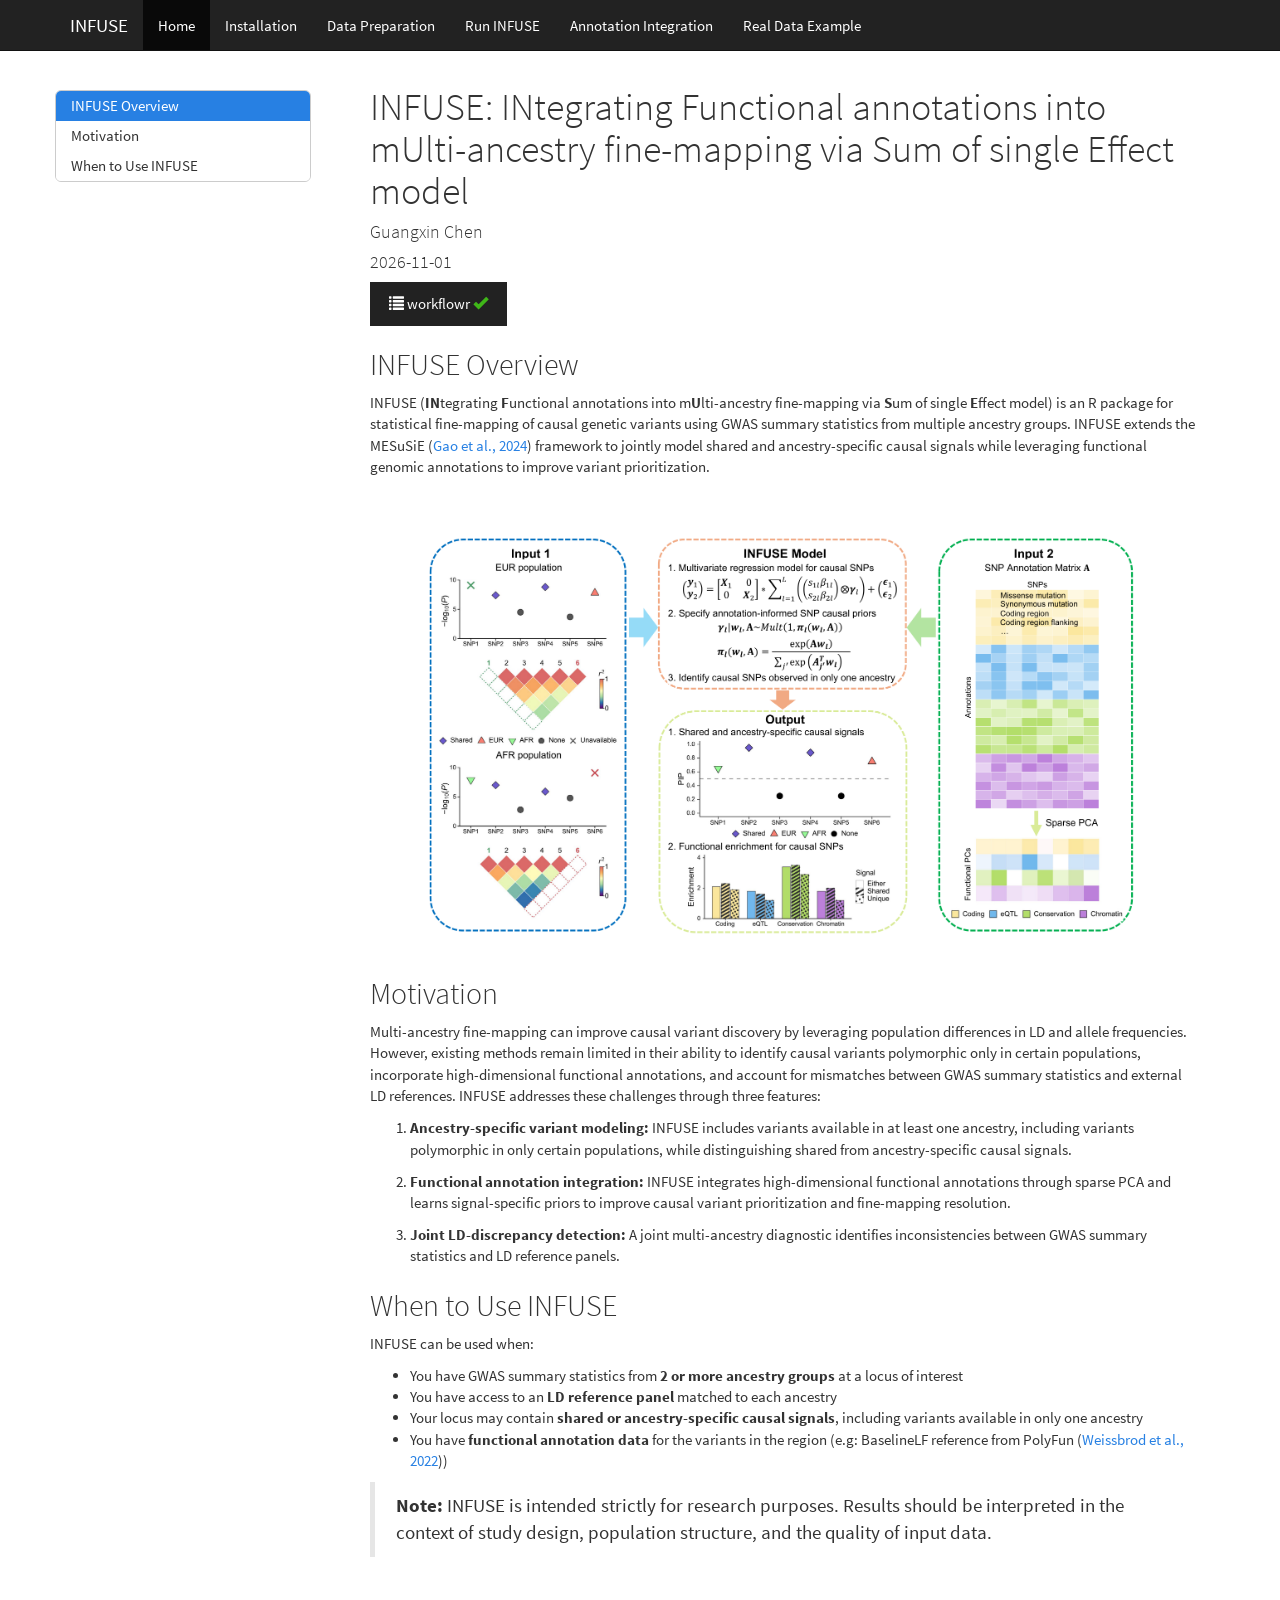
==== commit 09044c33: "Update tutorials for ancestry-specific variant modeling" ====
--- a/docs/index.html
+++ b/docs/index.html
@@ -11,7 +11,7 @@
 
 <meta name="author" content="Guangxin Chen" />
 
-<meta name="date" content="2026-04-10" />
+<meta name="date" content="2026-11-01" />
 
 <title>INFUSE: INtegrating Functional annotations into mUlti-ancestry fine-mapping via Sum of single Effect model</title>
 
@@ -351,7 +351,7 @@
 </li>
       </ul>
       <ul class="nav navbar-nav navbar-right">
-        
+
       </ul>
     </div><!--/.nav-collapse -->
   </div><!--/.container -->
@@ -364,7 +364,7 @@
 <h1 class="title toc-ignore">INFUSE: INtegrating Functional annotations
 into mUlti-ancestry fine-mapping via Sum of single Effect model</h1>
 <h4 class="author">Guangxin Chen</h4>
-<h4 class="date">2026-04-10</h4>
+<h4 class="date">2026-11-01</h4>
 
 </div>
 
@@ -393,16 +393,16 @@
 <div class="tab-content">
 <div id="summary" class="tab-pane fade in active">
 <p>
-<strong>Last updated:</strong> 2026-05-20
+<strong>Last updated:</strong> 2026-11-01
 </p>
 <p>
 <strong>Checks:</strong> <span
-class="glyphicon glyphicon-ok text-success" aria-hidden="true"></span> 7
+class="glyphicon glyphicon-ok text-success" aria-hidden="true"></span> 2
 <span class="glyphicon glyphicon-exclamation-sign text-danger"
 aria-hidden="true"></span> 0
 </p>
 <p>
-<strong>Knit directory:</strong> <code>INFUSE_website/</code> <span
+<strong>Knit directory:</strong> <code>site/</code> <span
 class="glyphicon glyphicon-question-sign" aria-hidden="true"
 title="This is the local directory in which the code in this file was executed.">
 </span>
@@ -440,97 +440,15 @@
 <div class="panel panel-default">
 <div class="panel-heading">
 <p class="panel-title">
-<a data-toggle="collapse" data-parent="#workflowr-checks" href="#strongEnvironmentstrongempty">
+<a data-toggle="collapse" data-parent="#workflowr-checks" href="#strongRepositoryversionstrongahrefhttpsgithubcomgchen4422INFUSEtree5f4ebecfcfd17eaad6f121afede97c0c2a0424adtargetblank5f4ebeca">
 <span class="glyphicon glyphicon-ok text-success"
-aria-hidden="true"></span> <strong>Environment:</strong> empty </a>
-</p>
-</div>
-<div id="strongEnvironmentstrongempty" class="panel-collapse collapse">
-<div class="panel-body">
-<p>Great job! The global environment was empty. Objects defined in the
-global environment can affect the analysis in your R Markdown file in
-unknown ways. For reproduciblity it’s best to always run the code in an
-empty environment.</p>
-</div>
-</div>
-</div>
-<div class="panel panel-default">
-<div class="panel-heading">
-<p class="panel-title">
-<a data-toggle="collapse" data-parent="#workflowr-checks" href="#strongSeedstrongcodesetseed20260410code">
-<span class="glyphicon glyphicon-ok text-success"
-aria-hidden="true"></span> <strong>Seed:</strong>
-<code>set.seed(20260410)</code> </a>
-</p>
-</div>
-<div id="strongSeedstrongcodesetseed20260410code"
-class="panel-collapse collapse">
-<div class="panel-body">
-<p>The command <code>set.seed(20260410)</code> was run prior to running
-the code in the R Markdown file. Setting a seed ensures that any results
-that rely on randomness, e.g. subsampling or permutations, are
-reproducible.</p>
-</div>
-</div>
-</div>
-<div class="panel panel-default">
-<div class="panel-heading">
-<p class="panel-title">
-<a data-toggle="collapse" data-parent="#workflowr-checks" href="#strongSessioninformationstrongrecorded">
-<span class="glyphicon glyphicon-ok text-success"
-aria-hidden="true"></span> <strong>Session information:</strong>
-recorded </a>
-</p>
-</div>
-<div id="strongSessioninformationstrongrecorded"
-class="panel-collapse collapse">
-<div class="panel-body">
-<p>Great job! Recording the operating system, R version, and package
-versions is critical for reproducibility.</p>
-</div>
-</div>
-</div>
-<div class="panel panel-default">
-<div class="panel-heading">
-<p class="panel-title">
-<a data-toggle="collapse" data-parent="#workflowr-checks" href="#strongCachestrongnone">
-<span class="glyphicon glyphicon-ok text-success"
-aria-hidden="true"></span> <strong>Cache:</strong> none </a>
-</p>
-</div>
-<div id="strongCachestrongnone" class="panel-collapse collapse">
-<div class="panel-body">
-<p>Nice! There were no cached chunks for this analysis, so you can be
-confident that you successfully produced the results during this
-run.</p>
-</div>
-</div>
-</div>
-<div class="panel panel-default">
-<div class="panel-heading">
-<p class="panel-title">
-<a data-toggle="collapse" data-parent="#workflowr-checks" href="#strongFilepathsstrongrelative">
-<span class="glyphicon glyphicon-ok text-success"
-aria-hidden="true"></span> <strong>File paths:</strong> relative </a>
-</p>
-</div>
-<div id="strongFilepathsstrongrelative" class="panel-collapse collapse">
-<div class="panel-body">
-<p>Great job! Using relative paths to the files within your workflowr
-project makes it easier to run your code on other machines.</p>
-</div>
-</div>
-</div>
-<div class="panel panel-default">
-<div class="panel-heading">
-<p class="panel-title">
-<a data-toggle="collapse" data-parent="#workflowr-checks" href="#strongRepositoryversionstrongf46ac6d">
-<span class="glyphicon glyphicon-ok text-success"
-aria-hidden="true"></span> <strong>Repository version:</strong> f46ac6d
+aria-hidden="true"></span> <strong>Repository version:</strong>
+<a href="https://github.com/gchen4422/INFUSE/tree/5f4ebecfcfd17eaad6f121afede97c0c2a0424ad" target="_blank">5f4ebec</a>
 </a>
 </p>
 </div>
-<div id="strongRepositoryversionstrongf46ac6d"
+<div
+id="strongRepositoryversionstrongahrefhttpsgithubcomgchen4422INFUSEtree5f4ebecfcfd17eaad6f121afede97c0c2a0424adtargetblank5f4ebeca"
 class="panel-collapse collapse">
 <div class="panel-body">
 <p>
@@ -539,7 +457,8 @@
 reproducibility.
 </p>
 <p>
-The results in this page were generated with repository version f46ac6d.
+The results in this page were generated with repository version
+<a href="https://github.com/gchen4422/INFUSE/tree/5f4ebecfcfd17eaad6f121afede97c0c2a0424ad" target="_blank">5f4ebec</a>.
 See the <em>Past versions</em> tab to see a history of the changes made
 to the R Markdown and HTML files.
 </p>
@@ -553,25 +472,7 @@
 were generated:
 </p>
 <pre><code>
-Ignored files:
-    Ignored:    .claude/
-    Ignored:    analysis/INFUSE.png
-
-Untracked files:
-    Untracked:  MAFPC_method_guangxin_revision_4.docx
-    Untracked:  analysis/Data_prepare.Rmd
-    Untracked:  analysis/Run_INFUSE.Rmd
-    Untracked:  analysis/annotation_integration.Rmd
-    Untracked:  analysis/custom.css
-    Untracked:  analysis/installation.Rmd
-    Untracked:  analysis/real_data_example.Rmd
-    Untracked:  build_site.R
-    Untracked:  code/data_prep_utils.R
-    Untracked:  code/plot_utils.R
-
-Unstaged changes:
-    Modified:   analysis/_site.yml
-
+working directory clean
 </code></pre>
 <p>
 Note that any generated files, e.g. HTML, png, CSS, etc., are not
@@ -619,7 +520,211 @@
 Rmd
 </td>
 <td>
-f46ac6d
+<a href="https://github.com/gchen4422/INFUSE/blob/5f4ebecfcfd17eaad6f121afede97c0c2a0424ad/analysis/index.Rmd" target="_blank">5f4ebec</a>
+</td>
+<td>
+Guangxin Chen
+</td>
+<td>
+2026-11-01
+</td>
+<td>
+Emphasize high-dimensional functional annotation integration
+</td>
+</tr>
+<tr>
+<td>
+html
+</td>
+<td>
+<a href="https://rawcdn.githack.com/gchen4422/INFUSE/42c03d7c2e4fbff4dafa54f2d5ddbb879ac05768/docs/index.html" target="_blank">42c03d7</a>
+</td>
+<td>
+Guangxin Chen
+</td>
+<td>
+2026-11-01
+</td>
+<td>
+Render homepage caption and feature-order refinements
+</td>
+</tr>
+<tr>
+<td>
+Rmd
+</td>
+<td>
+<a href="https://github.com/gchen4422/INFUSE/blob/c3108e15b560812fc55a6ea3a9644cc00f4cbc44/analysis/index.Rmd" target="_blank">c3108e1</a>
+</td>
+<td>
+Guangxin Chen
+</td>
+<td>
+2026-11-01
+</td>
+<td>
+Remove overview caption and align motivation order
+</td>
+</tr>
+<tr>
+<td>
+html
+</td>
+<td>
+<a href="https://rawcdn.githack.com/gchen4422/INFUSE/15a3316f6a2c7bf54d6f5c324c4319c2cdb8870c/docs/index.html" target="_blank">15a3316</a>
+</td>
+<td>
+Guangxin Chen
+</td>
+<td>
+2026-11-01
+</td>
+<td>
+Render concise homepage and separate ancestry LD diagnostics
+</td>
+</tr>
+<tr>
+<td>
+Rmd
+</td>
+<td>
+<a href="https://github.com/gchen4422/INFUSE/blob/6146752d456bb8f9c1e6ed0c049ba4ee7172a2b1/analysis/index.Rmd" target="_blank">6146752</a>
+</td>
+<td>
+Guangxin Chen
+</td>
+<td>
+2026-11-01
+</td>
+<td>
+Simplify homepage and restore detailed LD diagnostic walkthrough
+</td>
+</tr>
+<tr>
+<td>
+html
+</td>
+<td>
+<a href="https://rawcdn.githack.com/gchen4422/INFUSE/eedaa7ad360e6e87a24573873ed5177a760ac0b2/docs/index.html" target="_blank">eedaa7a</a>
+</td>
+<td>
+Guangxin Chen
+</td>
+<td>
+2026-11-01
+</td>
+<td>
+Render revised motivation and variant modeling overview
+</td>
+</tr>
+<tr>
+<td>
+Rmd
+</td>
+<td>
+<a href="https://github.com/gchen4422/INFUSE/blob/14e1fe707466075be56e8725fed1666d0c8fc239/analysis/index.Rmd" target="_blank">14e1fe7</a>
+</td>
+<td>
+Guangxin Chen
+</td>
+<td>
+2026-11-01
+</td>
+<td>
+Align motivation and variant modeling overview with manuscript
+</td>
+</tr>
+<tr>
+<td>
+html
+</td>
+<td>
+<a href="https://rawcdn.githack.com/gchen4422/INFUSE/513311b3347d0833e2c5bc7e28eb4968a48bfa0d/docs/index.html" target="_blank">513311b</a>
+</td>
+<td>
+Guangxin Chen
+</td>
+<td>
+2026-11-01
+</td>
+<td>
+Render original AoU locus workflow and manuscript model
+</td>
+</tr>
+<tr>
+<td>
+Rmd
+</td>
+<td>
+<a href="https://github.com/gchen4422/INFUSE/blob/6a7c1faf1e2cbff99b07b0105d49f3a00f7645b9/analysis/index.Rmd" target="_blank">6a7c1fa</a>
+</td>
+<td>
+Guangxin Chen
+</td>
+<td>
+2026-11-01
+</td>
+<td>
+Retain original AoU locus and align availability model with Methods
+</td>
+</tr>
+<tr>
+<td>
+html
+</td>
+<td>
+<a href="https://rawcdn.githack.com/gchen4422/INFUSE/6204dba87dad2fd0950d32fd083594e963670313/docs/index.html" target="_blank">6204dba</a>
+</td>
+<td>
+Guangxin Chen
+</td>
+<td>
+2026-11-01
+</td>
+<td>
+Render updated union fine-mapping tutorials
+</td>
+</tr>
+<tr>
+<td>
+Rmd
+</td>
+<td>
+<a href="https://github.com/gchen4422/INFUSE/blob/a936b8346ca60e59d4902ffd535a9a4c15e8c702/analysis/index.Rmd" target="_blank">a936b83</a>
+</td>
+<td>
+Guangxin Chen
+</td>
+<td>
+2026-11-01
+</td>
+<td>
+Update tutorials for ancestry-specific variant availability
+</td>
+</tr>
+<tr>
+<td>
+html
+</td>
+<td>
+<a href="https://rawcdn.githack.com/gchen4422/INFUSE/23356cb2e808552f11c93b348e6edc5fd7e4df84/docs/index.html" target="_blank">23356cb</a>
+</td>
+<td>
+Guangxin Chen
+</td>
+<td>
+2026-06-10
+</td>
+<td>
+Add INFUSE website (workflowr project) on gh-pages branch
+</td>
+</tr>
+<tr>
+<td>
+Rmd
+</td>
+<td>
+<a href="https://github.com/gchen4422/INFUSE/blob/f46ac6df897c79f034245668f5b63f55f7410e2f/analysis/index.Rmd" target="_blank">f46ac6d</a>
 </td>
 <td>
 Guangxin Chen
@@ -636,7 +741,7 @@
 Rmd
 </td>
 <td>
-b5e8dfa
+<a href="https://github.com/gchen4422/INFUSE/blob/b5e8dfab8dee0b6d1560d3d2a0f29261d2cf31e4/analysis/index.Rmd" target="_blank">b5e8dfa</a>
 </td>
 <td>
 Guangxin Chen
@@ -653,7 +758,7 @@
 Rmd
 </td>
 <td>
-d10f881
+<a href="https://github.com/gchen4422/INFUSE/blob/d10f88121cd2463783bfeb41d4d0f153b021c3d5/analysis/index.Rmd" target="_blank">d10f881</a>
 </td>
 <td>
 Guangxin Chen
@@ -683,234 +788,51 @@
 al., 2024</a>) framework to jointly model shared and ancestry-specific
 causal signals while leveraging functional genomic annotations to
 improve variant prioritization.</p>
-<div class="figure" style="text-align: center">
-<img src="figure/index.Rmd/infuse-overview-1.png" alt="Overview of the INFUSE framework." width="100%" />
-<p class="caption">
-Overview of the INFUSE framework.
-</p>
-</div>
+<p><img src="Figure_1_variant_availability.png" alt="INFUSE overview" style="width:100%;height:auto;"></p>
 </div>
 <div id="motivation" class="section level2">
 <h2>Motivation</h2>
-<p>Standard fine-mapping methods typically operate on a single ancestry
-at a time and ignore the rich functional annotation data generated by
-large-scale genomic consortia (e.g., ENCODE (<a
-href="https://doi.org/10.1038/nature11247">ENCODE Project Consortium,
-2012</a>), Roadmap Epigenomics (<a
-href="https://doi.org/10.1038/nature14248">Roadmap Epigenomics
-Consortium, 2015</a>)). INFUSE addresses both limitations
-simultaneously:</p>
+<p>Multi-ancestry fine-mapping can improve causal variant discovery by
+leveraging population differences in LD and allele frequencies. However,
+existing methods remain limited in their ability to identify causal
+variants polymorphic only in certain populations, incorporate
+high-dimensional functional annotations, and account for mismatches
+between GWAS summary statistics and external LD references. INFUSE
+addresses these challenges through three features:</p>
 <ol style="list-style-type: decimal">
-<li><p><strong>Multi-ancestry modeling:</strong> By combining data from
-diverse populations, INFUSE gains power to distinguish true causal
-variants from those in spurious LD, and can identify variants that are
-causal in only a subset of ancestries.</p></li>
-<li><p><strong>Functional annotation integration:</strong> Incorporating
-per-SNP functional priors (e.g., chromatin accessibility, transcription
-factor binding, evolutionary conservation) shifts probability mass
-toward biologically plausible causal variants, improving credible set
-resolution.</p></li>
+<li><p><strong>Ancestry-specific variant modeling:</strong> INFUSE
+includes variants available in at least one ancestry, including variants
+polymorphic in only certain populations, while distinguishing shared
+from ancestry-specific causal signals.</p></li>
+<li><p><strong>Functional annotation integration:</strong> INFUSE
+integrates high-dimensional functional annotations through sparse PCA
+and learns signal-specific priors to improve causal variant
+prioritization and fine-mapping resolution.</p></li>
+<li><p><strong>Joint LD-discrepancy detection:</strong> A joint
+multi-ancestry diagnostic identifies inconsistencies between GWAS
+summary statistics and LD reference panels.</p></li>
 </ol>
-</div>
-<div id="statistical-framework" class="section level2">
-<h2>Statistical Framework</h2>
-<div id="generative-model" class="section level3">
-<h3>Generative Model</h3>
-<p>We model the phenotype of each individual within each ancestry as a
-linear function of genotype and residual noise. For ancestry <span
-class="math inline">\(k \in \{1, 2\}\)</span>, let <span
-class="math inline">\(\mathbf{y}_k \in \mathbb{R}^{n_k}\)</span> denote
-the phenotypic vector of <span class="math inline">\(n_k\)</span>
-individuals, and <span class="math inline">\(\mathbf{X}_k \in
-\mathbb{R}^{n_k \times m}\)</span> the genotype matrix at <span
-class="math inline">\(m\)</span> genetic variants. The joint model
-across ancestries is:</p>
-<p><span class="math display">\[\begin{pmatrix} \mathbf{y}_1 \\
-\mathbf{y}_2 \end{pmatrix} = \begin{pmatrix} \mathbf{X}_1 &amp;
-\mathbf{0} \\ \mathbf{0} &amp; \mathbf{X}_2 \end{pmatrix}
-\begin{pmatrix} \mathbf{b}_1 \\ \mathbf{b}_2 \end{pmatrix} +
-\begin{pmatrix} \boldsymbol{\epsilon}_1 \\ \boldsymbol{\epsilon}_2
-\end{pmatrix} \tag{1}\]</span></p>
-<p>where <span class="math inline">\(\mathbf{b}_1, \mathbf{b}_2 \in
-\mathbb{R}^m\)</span> are the SNP effect size vectors, and <span
-class="math inline">\(\boldsymbol{\epsilon}_k \sim N(\mathbf{0},
-\sigma_{e_k}^2 \mathbf{I}_{n_k})\)</span> is the residual error. Both
-genotype matrices and phenotype vectors are standardized to have zero
-mean and unit variance.</p>
-</div>
-<div id="sum-of-single-effects-decomposition" class="section level3">
-<h3>Sum of Single Effects Decomposition</h3>
-<p>The primary objective of fine-mapping is to identify non-zero entries
-of <span class="math inline">\((\mathbf{b}_1, \mathbf{b}_2)^T\)</span>.
-Following Gao et al., we express the stacked effect vector as a sum of
-<span class="math inline">\(L\)</span> sparse, ancestry-informed single
-effects:</p>
-<p><span class="math display">\[\begin{pmatrix} \mathbf{b}_1 \\
-\mathbf{b}_2 \end{pmatrix} = \sum_{\ell=1}^{L} \begin{pmatrix}
-s_{1\ell}\,\beta_{1\ell} \\ s_{2\ell}\,\beta_{2\ell} \end{pmatrix}
-\otimes \boldsymbol{\gamma}_\ell \tag{2}\]</span></p>
-<p>where <span class="math inline">\(\boldsymbol{\gamma}_\ell \in
-\mathbb{R}^m\)</span> is a binary indicator vector specifying which SNP
-carries the <span class="math inline">\(\ell\)</span>-th causal effect.
-Each <span class="math inline">\(\boldsymbol{\gamma}_\ell\)</span>
-follows a multinomial distribution:</p>
-<p><span class="math display">\[\boldsymbol{\gamma}_\ell \sim
-\mathrm{Mult}(1,\, \boldsymbol{\pi}_\ell), \quad \boldsymbol{\pi}_\ell =
-(\pi_{\ell 1}, \ldots, \pi_{\ell m}), \quad \sum_{j=1}^{m} \pi_{\ell j}
-= 1 \tag{3}\]</span></p>
-<p>where <span class="math inline">\(\boldsymbol{\pi}_\ell\)</span>
-encodes the prior causal probability of the <span
-class="math inline">\(\ell\)</span>-th effect being assigned to each
-SNP.</p>
-</div>
-<div id="annotation-informed-prior-via-sparse-pca"
-class="section level3">
-<h3>Annotation-Informed Prior via Sparse PCA</h3>
-<p>Functional annotations provide biologically grounded evidence for
-assessing the likelihood that a variant is causal. Let <span
-class="math inline">\(\mathbf{A} \in \mathbb{R}^{m \times d}\)</span>
-denote the annotation matrix, where each row <span
-class="math inline">\(\mathbf{A}_j\)</span> is the <span
-class="math inline">\(d\)</span>-dimensional annotation feature vector
-for SNP <span class="math inline">\(j\)</span>. The prior probability
-that SNP <span class="math inline">\(j\)</span> is causal for the <span
-class="math inline">\(\ell\)</span>-th single effect is modeled via a
-softmax function:</p>
-<p><span class="math display">\[\pi_{\ell j} = \frac{\exp(\mathbf{A}_j^T
-\mathbf{w}_\ell)}{\displaystyle\sum_{j&#39;=1}^{m}
-\exp(\mathbf{A}_{j&#39;}^T \mathbf{w}_\ell)} \tag{5}\]</span></p>
-<p>where <span class="math inline">\(\mathbf{w}_\ell \in
-\mathbb{R}^d\)</span> is the annotation enrichment weight vector for the
-<span class="math inline">\(\ell\)</span>-th effect, assumed sparse and
-shared across ancestries.</p>
-<p>To handle high dimensionality and collinearity among annotations,
-INFUSE applies <strong>sparse PCA</strong> (<a
-href="https://doi.org/10.1198/106186006X113430">Zou et al., 2006</a>) to
-<span class="math inline">\(\mathbf{A}\)</span>:</p>
-<p><span class="math display">\[\mathbf{A} = \mathbf{Z} \mathbf{V}^T
-\tag{6}\]</span></p>
-<p>where <span class="math inline">\(\mathbf{Z} \in \mathbb{R}^{m \times
-k}\)</span> contains the top <span class="math inline">\(k\)</span>
-sparse principal components and <span class="math inline">\(\mathbf{V}
-\in \mathbb{R}^{d \times k}\)</span> is the sparse loading matrix.
-Substituting into Equation (5):</p>
-<p><span class="math display">\[\pi_{\ell j} = \frac{\exp(\mathbf{Z}_j^T
-\mathbf{w}_\ell)}{\displaystyle\sum_{j&#39;=1}^{m}
-\exp(\mathbf{Z}_{j&#39;}^T \mathbf{w}_\ell)}\]</span></p>
-<p>where <span class="math inline">\(\mathbf{w}_\ell \in
-\mathbb{R}^k\)</span> now operates on the low-dimensional sparse PC
-space. The number of components <span class="math inline">\(k\)</span>
-and sparsity level are selected automatically via a modified Bayesian
-Information Criterion (BIC).</p>
-</div>
-</div>
-<div id="key-outputs" class="section level2">
-<h2>Key Outputs</h2>
-<table>
-<colgroup>
-<col width="50%" />
-<col width="50%" />
-</colgroup>
-<thead>
-<tr class="header">
-<th align="left">Output</th>
-<th align="left">Description</th>
-</tr>
-</thead>
-<tbody>
-<tr class="odd">
-<td align="left"><code>$pip</code></td>
-<td align="left">Per-SNP Posterior Inclusion Probability for each
-ancestry and jointly</td>
-</tr>
-<tr class="even">
-<td align="left"><code>$cs</code></td>
-<td align="left">95% Credible Sets — groups of SNPs containing a causal
-variant with 95% probability</td>
-</tr>
-<tr class="odd">
-<td align="left"><code>$annot_weights</code></td>
-<td align="left">Estimated annotation weight vectors <span
-class="math inline">\(\{\mathbf{w}_\ell\}_{\ell=1}^L\)</span></td>
-</tr>
-<tr class="even">
-<td align="left"><code>$alpha</code></td>
-<td align="left">Posterior probability matrix (<span
-class="math inline">\(L \times m\)</span>) for each single-effect
-component</td>
-</tr>
-<tr class="odd">
-<td align="left"><code>$lbf</code></td>
-<td align="left">Log Bayes factors per SNP</td>
-</tr>
-</tbody>
-</table>
 </div>
 <div id="when-to-use-infuse" class="section level2">
 <h2>When to Use INFUSE</h2>
-<p>INFUSE is most powerful when:</p>
+<p>INFUSE can be used when:</p>
 <ul>
 <li>You have GWAS summary statistics from <strong>2 or more ancestry
 groups</strong> at a locus of interest</li>
 <li>You have access to an <strong>LD reference panel</strong> matched to
 each ancestry</li>
+<li>Your locus may contain <strong>shared or ancestry-specific causal
+signals</strong>, including variants available in only one ancestry</li>
 <li>You have <strong>functional annotation data</strong> for the
 variants in the region (e.g: BaselineLF reference from PolyFun (<a
 href="https://www.nature.com/articles/s41588-020-00735-5">Weissbrod et
 al., 2022</a>))</li>
-<li>You suspect <strong>causal variants are present across
-ancestries</strong>, possibly with ancestry-specific effect
-modulation</li>
 </ul>
 <blockquote>
 <p><strong>Note:</strong> INFUSE is intended strictly for research
 purposes. Results should be interpreted in the context of study design,
 population structure, and the quality of input data.</p>
 </blockquote>
-<br>
-<p>
-<button type="button" class="btn btn-default btn-workflowr btn-workflowr-sessioninfo" data-toggle="collapse" data-target="#workflowr-sessioninfo" style="display: block;">
-<span class="glyphicon glyphicon-wrench" aria-hidden="true"></span>
-Session information
-</button>
-</p>
-<div id="workflowr-sessioninfo" class="collapse">
-<pre class="r"><code>sessionInfo()</code></pre>
-<pre><code>R version 4.2.2 (2022-10-31)
-Platform: x86_64-pc-linux-gnu (64-bit)
-Running under: Rocky Linux 8.10 (Green Obsidian)
-
-Matrix products: default
-BLAS/LAPACK: /apps/spack/negishi/apps/openblas/0.3.21-gcc-12.2.0-lzvicim/lib/libopenblas_zenp-r0.3.21.so
-
-locale:
- [1] LC_CTYPE=en_US.UTF-8       LC_NUMERIC=C              
- [3] LC_TIME=en_US.UTF-8        LC_COLLATE=en_US.UTF-8    
- [5] LC_MONETARY=en_US.UTF-8    LC_MESSAGES=en_US.UTF-8   
- [7] LC_PAPER=en_US.UTF-8       LC_NAME=C                 
- [9] LC_ADDRESS=C               LC_TELEPHONE=C            
-[11] LC_MEASUREMENT=en_US.UTF-8 LC_IDENTIFICATION=C       
-
-attached base packages:
-[1] stats     graphics  grDevices utils     datasets  methods   base     
-
-other attached packages:
-[1] workflowr_1.7.2
-
-loaded via a namespace (and not attached):
- [1] Rcpp_1.1.1        highr_0.11        compiler_4.2.2    pillar_1.9.0     
- [5] bslib_0.8.0       later_1.3.2       git2r_0.36.2      jquerylib_0.1.4  
- [9] tools_4.2.2       getPass_0.2-4     digest_0.6.37     jsonlite_2.0.0   
-[13] evaluate_1.0.5    lifecycle_1.0.5   tibble_3.2.1      png_0.1-7        
-[17] pkgconfig_2.0.3   rlang_1.2.0       cli_3.6.3         rstudioapi_0.14  
-[21] yaml_2.3.10       xfun_0.48         fastmap_1.2.0     httr_1.4.7       
-[25] stringr_1.5.1     knitr_1.48        fs_2.0.1          vctrs_0.6.5      
-[29] sass_0.4.9        grid_4.2.2        rprojroot_2.1.1   glue_1.8.0       
-[33] R6_2.6.1          processx_3.8.7    fansi_1.0.6       rmarkdown_2.28   
-[37] callr_3.7.6       magrittr_2.0.3    whisker_0.4       ps_1.9.2         
-[41] promises_1.3.0    htmltools_0.5.8.1 httpuv_1.6.6      utf8_1.2.4       
-[45] stringi_1.8.4     cachem_1.1.0     </code></pre>
-</div>
 </div>
 </div>
 </div>
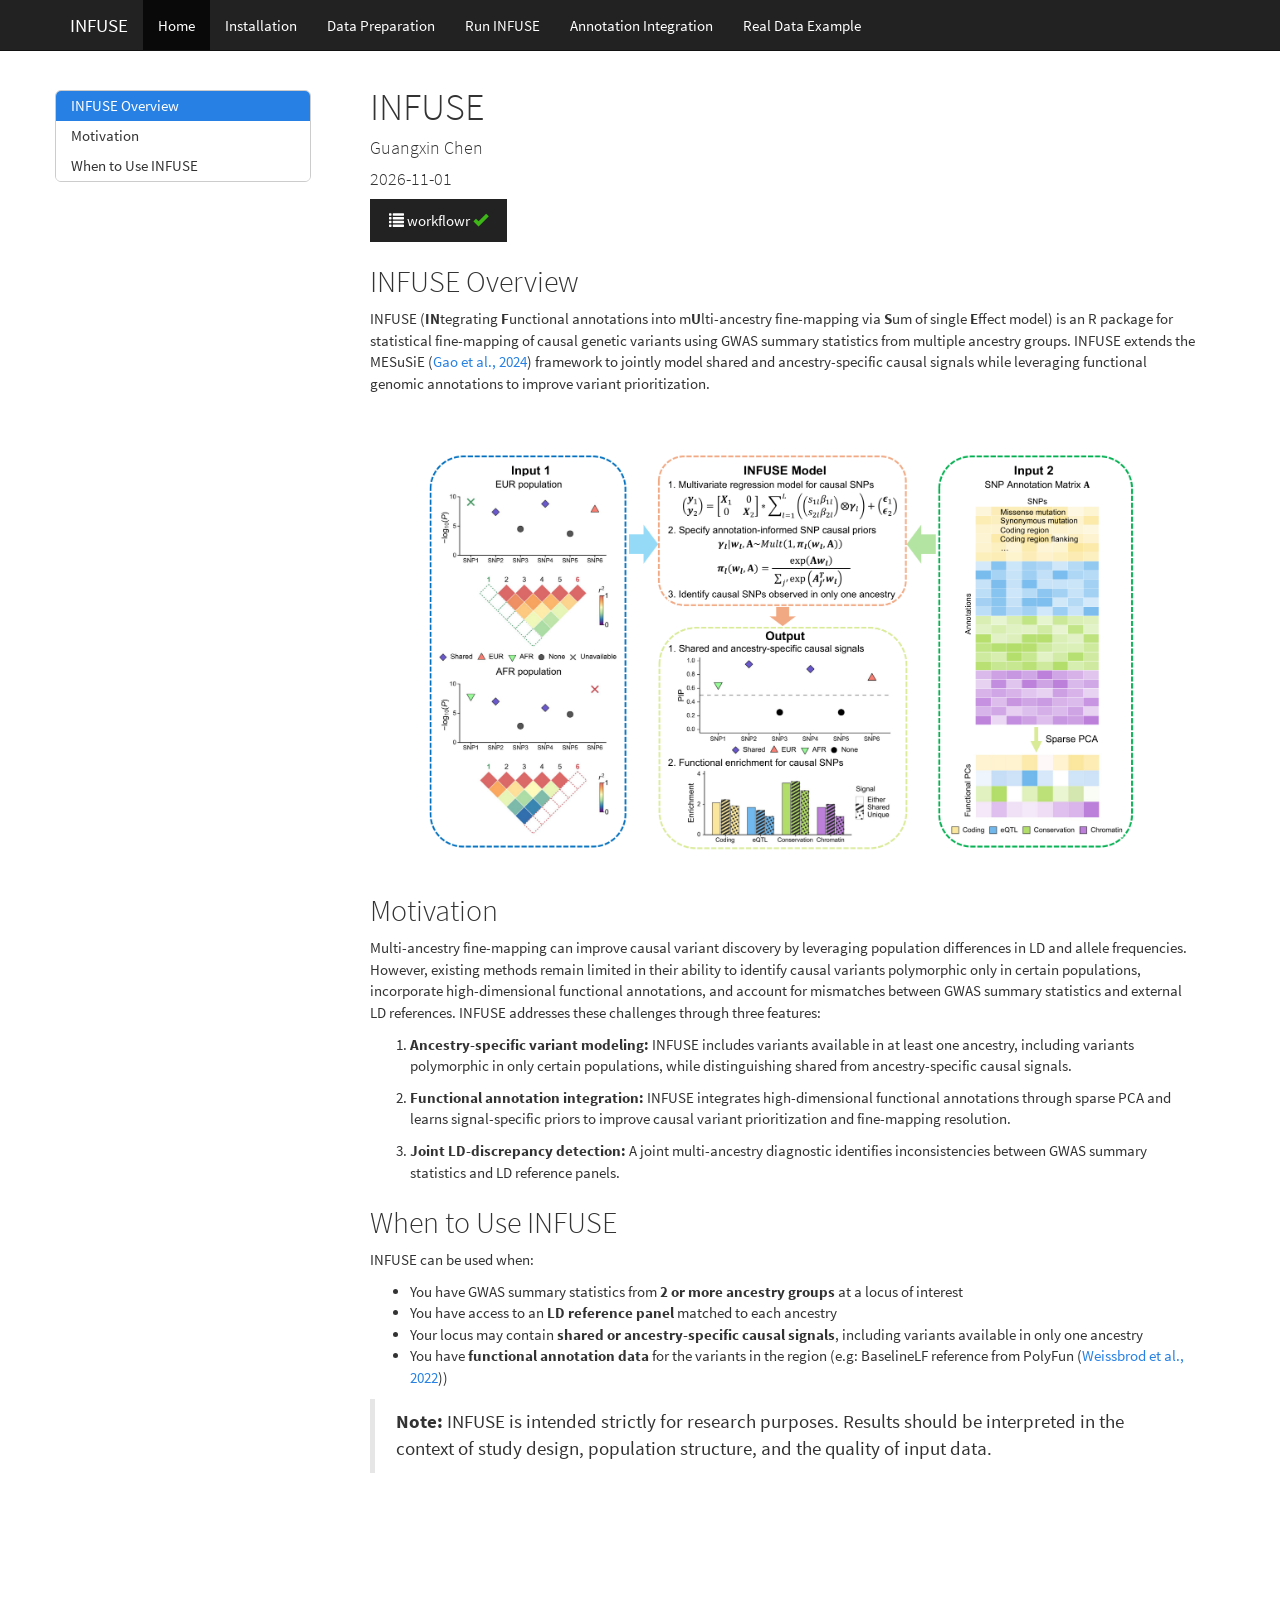
==== commit d37f9548: "Shorten homepage title to INFUSE" ====
--- a/docs/index.html
+++ b/docs/index.html
@@ -13,7 +13,7 @@
 
 <meta name="date" content="2026-11-01" />
 
-<title>INFUSE: INtegrating Functional annotations into mUlti-ancestry fine-mapping via Sum of single Effect model</title>
+<title>INFUSE</title>
 
 <script src="site_libs/header-attrs-2.28/header-attrs.js"></script>
 <script src="site_libs/jquery-3.6.0/jquery-3.6.0.min.js"></script>
@@ -361,8 +361,7 @@
 
 
 
-<h1 class="title toc-ignore">INFUSE: INtegrating Functional annotations
-into mUlti-ancestry fine-mapping via Sum of single Effect model</h1>
+<h1 class="title toc-ignore">INFUSE</h1>
 <h4 class="author">Guangxin Chen</h4>
 <h4 class="date">2026-11-01</h4>
 
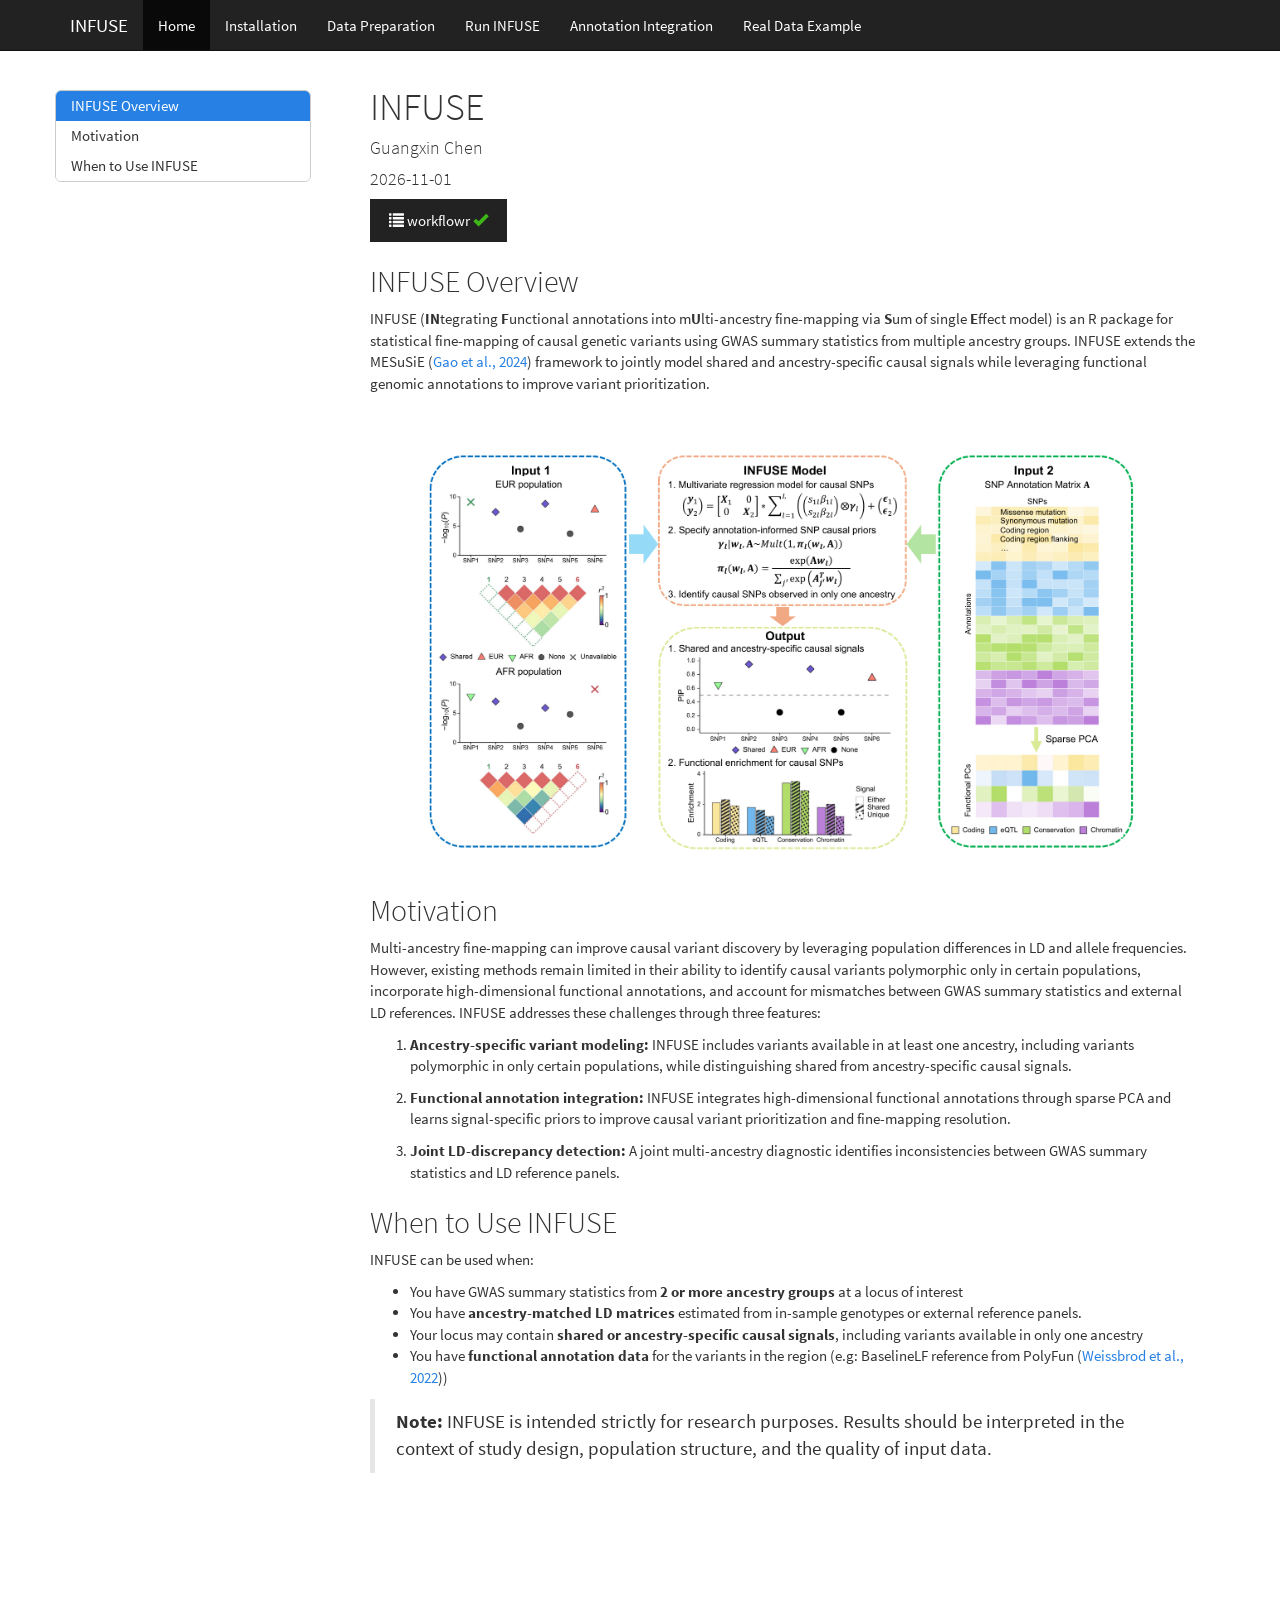
==== commit ce5f1e00: "Clarify sources of ancestry-matched LD matrices" ====
--- a/docs/index.html
+++ b/docs/index.html
@@ -818,8 +818,7 @@
 <ul>
 <li>You have GWAS summary statistics from <strong>2 or more ancestry
 groups</strong> at a locus of interest</li>
-<li>You have access to an <strong>LD reference panel</strong> matched to
-each ancestry</li>
+<li>You have <strong>ancestry-matched LD matrices</strong> estimated from in-sample genotypes or external reference panels.</li>
 <li>Your locus may contain <strong>shared or ancestry-specific causal
 signals</strong>, including variants available in only one ancestry</li>
 <li>You have <strong>functional annotation data</strong> for the
